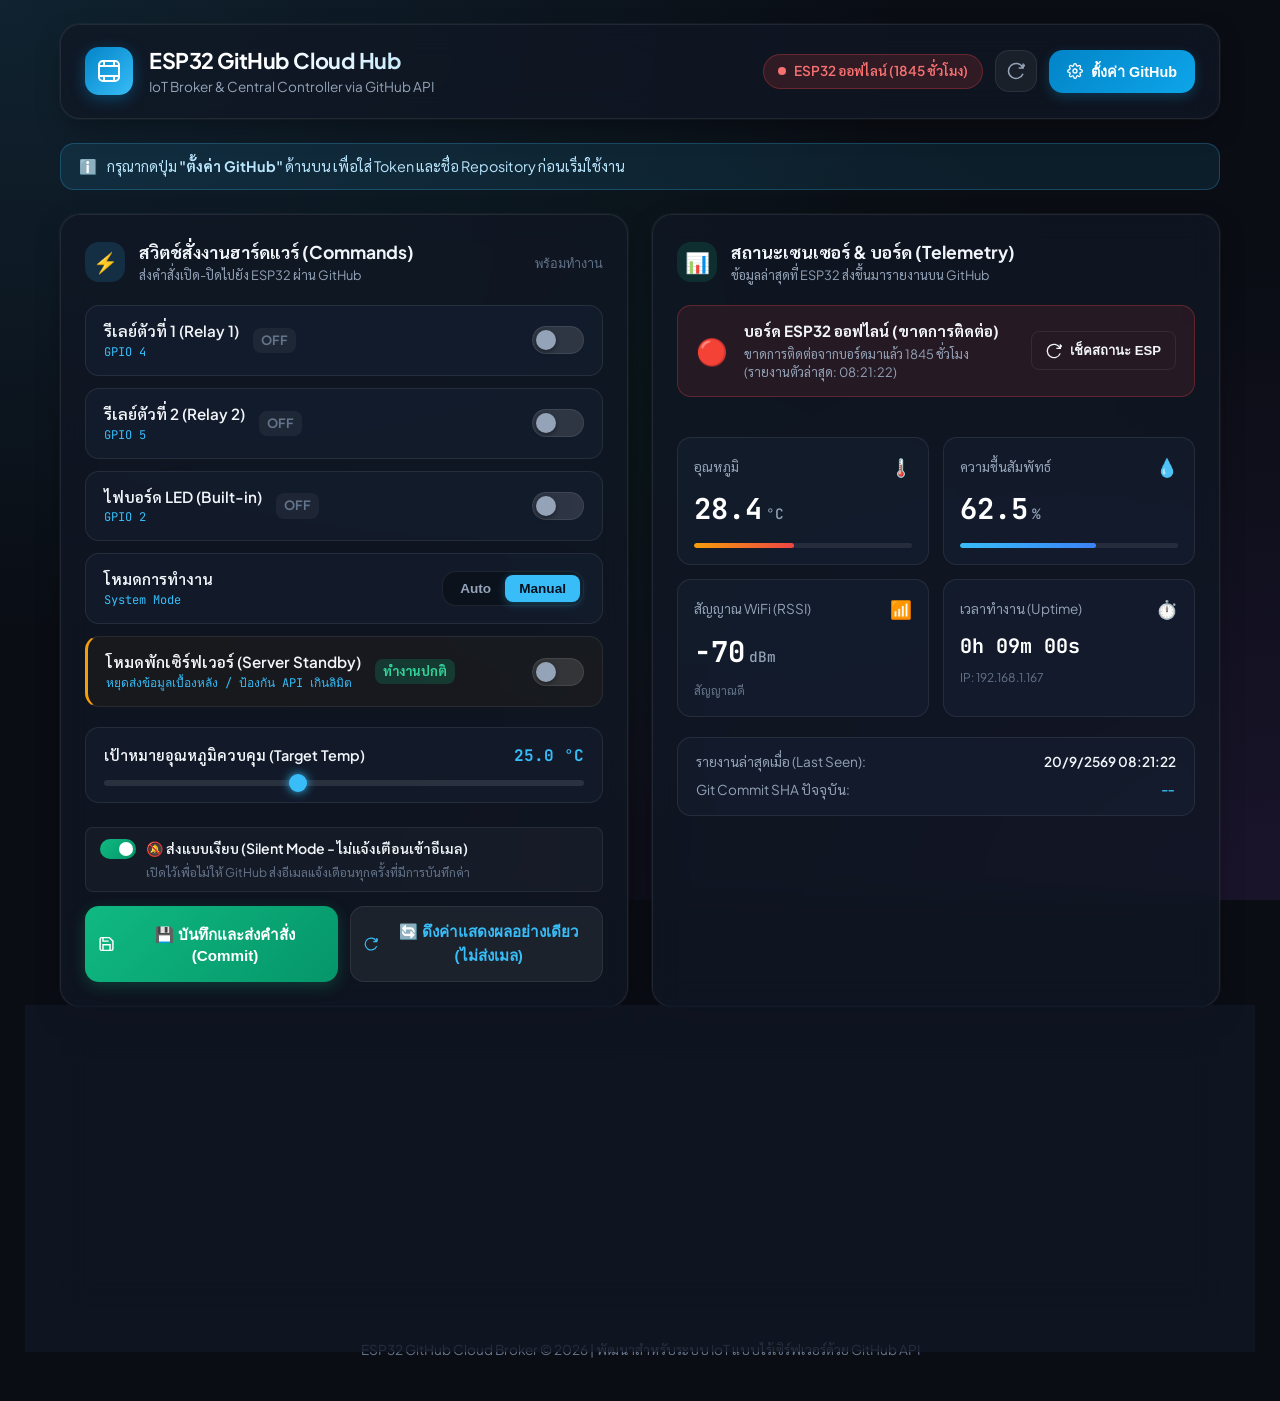
==== dashboard/index.html @ a9587c9d "Add Silent Mode to prevent email alerts, add Read-Only refresh, and improve WiFi stability" ====
<!DOCTYPE html>
<html lang="th">

<head>
  <meta charset="UTF-8">
  <meta name="viewport" content="width=device-width, initial-scale=1.0">
  <title>ESP32 GitHub Cloud Hub - แผงควบคุม IoT</title>
  <link rel="preconnect" href="https://fonts.googleapis.com">
  <link rel="preconnect" href="https://fonts.gstatic.com" crossorigin>
  <link
    href="https://fonts.googleapis.com/css2?family=Plus+Jakarta+Sans:wght@400;500;600;700&family=Sarabun:wght@300;400;500;600;700&family=JetBrains+Mono:wght@400;500;600&display=swap"
    rel="stylesheet">
  <link rel="stylesheet" href="style.css">
</head>

<body>
  <div class="app-wrapper">
    <!-- Navbar / Header -->
    <header class="app-header">
      <div class="brand-section">
        <div class="brand-icon">
          <svg width="24" height="24" viewBox="0 0 24 24" fill="none" stroke="currentColor" stroke-width="2">
            <rect x="2" y="2" width="20" height="20" rx="4"></rect>
            <path d="M7 2v4M17 2v4M2 7h20M2 17h20M7 22v-4M17 22v-4"></path>
          </svg>
        </div>
        <div>
          <h1 class="brand-title">ESP32 GitHub Cloud Hub</h1>
          <p class="brand-subtitle">IoT Broker & Central Controller via GitHub API</p>
        </div>
      </div>

      <div class="header-actions">
        <div id="device-status-badge" class="status-badge offline">
          <span class="status-dot"></span>
          <span id="device-status-text">บอร์ดออฟไลน์</span>
        </div>
        <button id="btn-refresh" class="btn-icon" title="รีเฟรชข้อมูลตอนนี้">
          <svg width="18" height="18" viewBox="0 0 24 24" fill="none" stroke="currentColor" stroke-width="2">
            <path d="M21.5 2v6h-6M21.34 15.57a10 10 0 1 1-.57-8.38l5.67-5.67"></path>
          </svg>
        </button>
        <button id="btn-open-settings" class="btn-primary" title="ตั้งค่า GitHub API">
          <svg width="16" height="16" viewBox="0 0 24 24" fill="none" stroke="currentColor" stroke-width="2">
            <circle cx="12" cy="12" r="3"></circle>
            <path
              d="M19.4 15a1.65 1.65 0 0 0 .33 1.82l.06.06a2 2 0 0 1 0 2.83 2 2 0 0 1-2.83 0l-.06-.06a1.65 1.65 0 0 0-1.82-.33 1.65 1.65 0 0 0-1 1.51V21a2 2 0 0 1-2 2 2 2 0 0 1-2-2v-.09A1.65 1.65 0 0 0 9 19.4a1.65 1.65 0 0 0-1.82.33l-.06.06a2 2 0 0 1-2.83 0 2 2 0 0 1 0-2.83l.06-.06a1.65 1.65 0 0 0 .33-1.82 1.65 1.65 0 0 0-1.51-1H3a2 2 0 0 1-2-2 2 2 0 0 1 2-2h.09A1.65 1.65 0 0 0 4.6 9a1.65 1.65 0 0 0-.33-1.82l-.06-.06a2 2 0 0 1 0-2.83 2 2 0 0 1 2.83 0l.06.06a1.65 1.65 0 0 0 1.82.33H9a1.65 1.65 0 0 0 1-1.51V3a2 2 0 0 1 2-2 2 2 0 0 1 2 2v.09a1.65 1.65 0 0 0 1 1.51 1.65 1.65 0 0 0 1.82-.33l.06-.06a2 2 0 0 1 2.83 0 2 2 0 0 1 0 2.83l-.06.06a1.65 1.65 0 0 0-.33 1.82V9a1.65 1.65 0 0 0 1.51 1H21a2 2 0 0 1 2 2 2 2 0 0 1-2 2h-.09a1.65 1.65 0 0 0-1.51 1z">
            </path>
          </svg>
          <span>ตั้งค่า GitHub</span>
        </button>
      </div>
    </header>

    <!-- Info Banner -->
    <div id="notice-bar" class="notice-bar">
      <div class="notice-content">
        <span class="notice-icon">ℹ️</span>
        <span id="notice-text">กรุณากดปุ่ม <b>"ตั้งค่า GitHub"</b> ด้านบน เพื่อใส่ Token และชื่อ Repository
          ก่อนเริ่มใช้งาน</span>
      </div>
    </div>

    <!-- Main Content Grid -->
    <main class="dashboard-grid">
      <!-- Section 1: Hardware Controls -->
      <section class="card control-section">
        <div class="card-header">
          <div class="card-header-left">
            <div class="card-icon blue">⚡</div>
            <div>
              <h2 class="card-title">สวิตช์สั่งงานฮาร์ดแวร์ (Commands)</h2>
              <p class="card-subtitle">ส่งคำสั่งเปิด-ปิดไปยัง ESP32 ผ่าน GitHub</p>
            </div>
          </div>
          <div class="card-header-right">
            <span id="sync-indicator" class="sync-indicator">พร้อมทำงาน</span>
          </div>
        </div>

        <div class="controls-grid">
          <!-- Control Item: Relay 1 -->
          <div class="control-item">
            <div class="control-info">
              <div class="control-label">
                <span class="control-name">รีเลย์ตัวที่ 1 (Relay 1)</span>
                <span class="control-pin">GPIO 4</span>
              </div>
              <span id="relay1-state-label" class="state-text">OFF</span>
            </div>
            <label class="toggle-switch">
              <input type="checkbox" id="cmd-relay1">
              <span class="slider"></span>
            </label>
          </div>

          <!-- Control Item: Relay 2 -->
          <div class="control-item">
            <div class="control-info">
              <div class="control-label">
                <span class="control-name">รีเลย์ตัวที่ 2 (Relay 2)</span>
                <span class="control-pin">GPIO 5</span>
              </div>
              <span id="relay2-state-label" class="state-text">OFF</span>
            </div>
            <label class="toggle-switch">
              <input type="checkbox" id="cmd-relay2">
              <span class="slider"></span>
            </label>
          </div>

          <!-- Control Item: LED -->
          <div class="control-item">
            <div class="control-info">
              <div class="control-label">
                <span class="control-name">ไฟบอร์ด LED (Built-in)</span>
                <span class="control-pin">GPIO 2</span>
              </div>
              <span id="led-state-label" class="state-text">OFF</span>
            </div>
            <label class="toggle-switch">
              <input type="checkbox" id="cmd-led">
              <span class="slider"></span>
            </label>
          </div>

          <!-- Control Item: Mode Selector -->
          <div class="control-item mode-item">
            <div class="control-info">
              <div class="control-label">
                <span class="control-name">โหมดการทำงาน</span>
                <span class="control-pin">System Mode</span>
              </div>
            </div>
            <div class="segmented-control">
              <button class="seg-btn active" data-mode="auto" id="btn-mode-auto">Auto</button>
              <button class="seg-btn" data-mode="manual" id="btn-mode-manual">Manual</button>
            </div>
          </div>

          <!-- Control Item: Server Standby / Sleep Switch -->
          <div class="control-item server-standby-item">
            <div class="control-info">
              <div class="control-label">
                <span class="control-name">โหมดพักเซิร์ฟเวอร์ (Server Standby)</span>
                <span class="control-pin">หยุดส่งข้อมูลเบื้องหลัง / ป้องกัน API เกินลิมิต</span>
              </div>
              <span id="standby-state-label" class="state-text">ทำงานปกติ</span>
            </div>
            <label class="toggle-switch">
              <input type="checkbox" id="cmd-server-standby" title="เปิดเพื่อพักการทำงานเซิร์ฟเวอร์">
              <span class="slider"></span>
            </label>
          </div>
        </div>

        <!-- Target Temp Slider -->
        <div class="slider-control-box">
          <div class="slider-header">
            <span class="slider-title">เป้าหมายอุณหภูมิควบคุม (Target Temp)</span>
            <span class="slider-val" id="target-temp-val">25.0 °C</span>
          </div>
          <input type="range" id="cmd-target-temp" min="15" max="40" step="0.5" value="25.0">
        </div>

        <div class="card-footer-action">
          <!-- Notification / Email Mode Selector -->
          <div class="notification-mode-row">
            <label class="notification-toggle">
              <input type="checkbox" id="chk-silent-mode" checked>
              <span class="noti-switch-slider"></span>
              <span class="noti-text" id="silent-mode-label">🔕 ส่งแบบเงียบ (Silent Mode - ไม่แจ้งเตือนเข้าอีเมล)</span>
            </label>
            <span class="noti-hint">เปิดไว้เพื่อไม่ให้ GitHub ส่งอีเมลแจ้งเตือนทุกครั้งที่มีการบันทึกค่า</span>
          </div>

          <div class="action-buttons-group">
            <button id="btn-commit-commands" class="btn-action btn-primary-action" title="บันทึกคำสั่งและส่งไปยังบอร์ด ESP32">
              <svg width="18" height="18" viewBox="0 0 24 24" fill="none" stroke="currentColor" stroke-width="2">
                <path d="M19 21H5a2 2 0 0 1-2-2V5a2 2 0 0 1 2-2h11l5 5v11a2 2 0 0 1-2 2z"></path>
                <polyline points="17 21 17 13 7 13 7 21"></polyline>
                <polyline points="7 3 7 8 15 8"></polyline>
              </svg>
              <span>💾 บันทึกและส่งคำสั่ง (Commit)</span>
            </button>

            <button id="btn-read-only-refresh" class="btn-action btn-secondary-action" title="ดึงข้อมูลล่าสุดจากเซิร์ฟเวอร์มาแสดงผลอย่างเดียว ไม่มีการบันทึก ไม่สร้าง Commit และไม่มีอีเมลแจ้งเตือน">
              <svg width="18" height="18" viewBox="0 0 24 24" fill="none" stroke="currentColor" stroke-width="2">
                <path d="M21.5 2v6h-6M21.34 15.57a10 10 0 1 1-.57-8.38l5.67-5.67"></path>
              </svg>
              <span>🔄 ดึงค่าแสดงผลอย่างเดียว (ไม่ส่งเมล)</span>
            </button>
          </div>
        </div>
      </section>

      <!-- Section 2: Sensor & Telemetry -->
      <section class="card telemetry-section">
        <div class="card-header">
          <div class="card-header-left">
            <div class="card-icon green">📊</div>
            <div>
              <h2 class="card-title">สถานะเซนเซอร์ & บอร์ด (Telemetry)</h2>
              <p class="card-subtitle">ข้อมูลล่าสุดที่ ESP32 ส่งขึ้นมารายงานบน GitHub</p>
            </div>
          </div>
        </div>

        <!-- ESP32 Online Verification Banner -->
        <div id="esp-status-banner" class="esp-status-banner waiting">
          <div class="esp-status-icon" id="esp-status-icon">⏳</div>
          <div class="esp-status-info">
            <div class="esp-status-title" id="esp-status-title">กำลังตรวจสอบสถานะออนไลน์ของ ESP32...</div>
            <div class="esp-status-sub" id="esp-status-desc">ระบบจะแสดงค่าเมื่อบอร์ด ESP32
              ออนไลน์และส่งข้อมูลจริงขึ้นมาเท่านั้น เพื่อป้องกันการแสดงค่าสุ่ม/มั่ว</div>
          </div>
          <button id="btn-verify-esp" class="btn-verify-esp" title="ตรวจสอบสถานะการออนไลน์เดี๋ยวนี้">
            <svg width="16" height="16" viewBox="0 0 24 24" fill="none" stroke="currentColor" stroke-width="2">
              <path d="M21.5 2v6h-6M21.34 15.57a10 10 0 1 1-.57-8.38l5.67-5.67"></path>
            </svg>
            <span>เช็คสถานะ ESP</span>
          </button>
        </div>

        <div class="metrics-grid">
          <!-- Temp Card -->
          <div class="metric-card">
            <div class="metric-top">
              <span class="metric-title">อุณหภูมิ</span>
              <span class="metric-icon">🌡️</span>
            </div>
            <div class="metric-val">
              <span id="tele-temp">--.-</span>
              <span class="metric-unit">°C</span>
            </div>
            <div class="metric-bar-wrapper">
              <div id="temp-bar" class="metric-bar" style="width: 0%;"></div>
            </div>
          </div>

          <!-- Humidity Card -->
          <div class="metric-card">
            <div class="metric-top">
              <span class="metric-title">ความชื้นสัมพัทธ์</span>
              <span class="metric-icon">💧</span>
            </div>
            <div class="metric-val">
              <span id="tele-humidity">--.-</span>
              <span class="metric-unit">%</span>
            </div>
            <div class="metric-bar-wrapper">
              <div id="hum-bar" class="metric-bar humidity" style="width: 0%;"></div>
            </div>
          </div>

          <!-- WiFi RSSI Card -->
          <div class="metric-card">
            <div class="metric-top">
              <span class="metric-title">สัญญาณ WiFi (RSSI)</span>
              <span class="metric-icon">📶</span>
            </div>
            <div class="metric-val">
              <span id="tele-rssi">--</span>
              <span class="metric-unit">dBm</span>
            </div>
            <div class="metric-desc" id="tele-rssi-quality">กำลังรอสัญญาณ...</div>
          </div>

          <!-- Uptime Card -->
          <div class="metric-card">
            <div class="metric-top">
              <span class="metric-title">เวลาทำงาน (Uptime)</span>
              <span class="metric-icon">⏱️</span>
            </div>
            <div class="metric-val small" id="tele-uptime">--</div>
            <div class="metric-desc" id="tele-ip">IP: --</div>
          </div>
        </div>

        <!-- Meta info box -->
        <div class="telemetry-meta">
          <div class="meta-row">
            <span class="meta-key">รายงานล่าสุดเมื่อ (Last Seen):</span>
            <span class="meta-val" id="tele-last-seen">ยังไม่มีข้อมูล</span>
          </div>
          <div class="meta-row">
            <span class="meta-key">Git Commit SHA ปัจจุบัน:</span>
            <span class="meta-val mono" id="tele-sha">--</span>
          </div>
        </div>
      </section>

      <!-- Section 3: Log / Activity Console -->
      <section class="card log-section full-width">
        <div class="card-header">
          <div class="card-header-left">
            <div class="card-icon purple">📜</div>
            <div>
              <h2 class="card-title">บันทึกเหตุการณ์การเชื่อมต่อ (Activity Log)</h2>
              <p class="card-subtitle">ประวัติการดึงและอัปเดตข้อมูลกับ GitHub REST API</p>
            </div>
          </div>
          <div class="card-header-right">
            <button id="btn-clear-log" class="btn-text">ล้างบันทึก</button>
          </div>
        </div>
        <div class="log-console" id="log-console">
          <div class="log-entry system">[ระบบเริ่มต้น] กรุณาตั้งค่าเชื่อมต่อ Repository ของคุณ</div>
        </div>
      </section>
    </main>

    <!-- Footer -->
    <footer class="app-footer">
      <p>ESP32 GitHub Cloud Broker &copy; 2026 | พัฒนาสำหรับระบบ IoT แบบไร้เซิร์ฟเวอร์ด้วย GitHub API</p>
    </footer>
  </div>

  <!-- Settings Modal -->
  <div id="settings-modal" class="modal-backdrop">
    <div class="modal-card">
      <div class="modal-header">
        <div class="modal-title-group">
          <svg width="22" height="22" viewBox="0 0 24 24" fill="none" stroke="currentColor" stroke-width="2">
            <path d="M12 20h9M16.5 3.5a2.121 2.121 0 0 1 3 3L7 19l-4 1 1-4L16.5 3.5z"></path>
          </svg>
          <h3>ตั้งค่าการเชื่อมต่อ GitHub</h3>
        </div>
        <button id="btn-close-modal" class="btn-close">&times;</button>
      </div>

      <div class="modal-body">
        <div class="form-group">
          <label for="cfg-owner">ชื่อผู้ใช้ GitHub (Repository Owner / Username) <span class="req">*</span></label>
          <input type="text" id="cfg-owner" placeholder="เช่น your-username" autocomplete="off">
          <small class="form-help">ชื่อบัญชี GitHub เจ้าของ Repository</small>
        </div>

        <div class="form-group">
          <label for="cfg-repo">ชื่อ Repository <span class="req">*</span></label>
          <input type="text" id="cfg-repo" placeholder="เช่น Server-ESP32" autocomplete="off">
        </div>

        <div class="form-group">
          <label for="cfg-branch">ชื่อ Branch</label>
          <input type="text" id="cfg-branch" placeholder="main" value="main">
        </div>

        <div class="form-group">
          <label for="cfg-path">ตำแหน่งไฟล์ State</label>
          <input type="text" id="cfg-path" placeholder="data/state.json" value="data/state.json">
        </div>

        <div class="form-group">
          <label for="cfg-token">GitHub Personal Access Token (PAT) <span class="req">*</span></label>
          <div class="input-with-action">
            <input type="password" id="cfg-token" placeholder="ghp_... หรือ github_pat_..." autocomplete="off">
            <button type="button" id="btn-toggle-token" class="btn-input-icon" title="แสดง/ซ่อน">👁️</button>
          </div>
          <small class="form-help">
            ใช้ Token ที่มีสิทธิ์อ่าน/เขียน (เช่น Scope <code>repo</code> หรือ Fine-grained token สิทธิ์
            <code>Contents: Read and write</code>)
            <br><b>ความปลอดภัย:</b> Token จะถูกจัดเก็บเฉพาะใน <code>localStorage</code> บนบราวเซอร์ของคุณเท่านั้น
          </small>
        </div>

        <div class="form-group">
          <label for="cfg-interval">ความถี่ในการดึงข้อมูลอัตโนมัติ (Polling Interval)</label>
          <select id="cfg-interval">
            <option value="5000">ทุกๆ 5 วินาที</option>
            <option value="10000" selected>ทุกๆ 10 วินาที (แนะนำ)</option>
            <option value="20000">ทุกๆ 20 วินาที</option>
            <option value="60000">ทุกๆ 1 นาที</option>
            <option value="0">ปิดการดึงอัตโนมัติ (ดึงเฉพาะกดปุ่ม)</option>
          </select>
        </div>
      </div>

      <div class="modal-footer">
        <button id="btn-test-connection" class="btn-secondary">
          <span>ทดสอบการเชื่อมต่อ</span>
        </button>
        <button id="btn-save-settings" class="btn-primary">
          <span>บันทึกการตั้งค่า</span>
        </button>
      </div>
    </div>
  </div>

  <script src="app.js"></script>
</body>

</html>
---- dashboard/style.css ----
/* ==========================================================================
   ESP32 GitHub Cloud Hub - Styling System
   Design: Modern Dark Glassmorphism + IoT Precision UI
   ========================================================================== */

:root {
  --bg-base: #0a0d14;
  --bg-surface: #111724;
  --bg-surface-glass: rgba(17, 23, 36, 0.75);
  --bg-card: rgba(23, 32, 51, 0.6);
  --bg-card-hover: rgba(30, 41, 67, 0.8);
  --bg-input: #0e1420;

  --border-subtle: rgba(255, 255, 255, 0.08);
  --border-glow: rgba(56, 189, 248, 0.3);

  --text-primary: #f1f5f9;
  --text-secondary: #94a3b8;
  --text-muted: #64748b;

  --primary: #38bdf8;
  --primary-hover: #0ea5e9;
  --primary-glow: rgba(56, 189, 248, 0.35);

  --accent-blue: #3b82f6;
  --accent-green: #10b981;
  --accent-emerald-glow: rgba(16, 185, 129, 0.3);
  --accent-amber: #f59e0b;
  --accent-purple: #a855f7;
  --accent-red: #ef4444;

  --radius-sm: 8px;
  --radius-md: 14px;
  --radius-lg: 20px;
  --radius-full: 9999px;

  --shadow-card: 0 10px 30px -10px rgba(0, 0, 0, 0.5), 0 0 1px 1px rgba(255, 255, 255, 0.05);
  --shadow-glow: 0 0 25px -5px var(--primary-glow);
  --transition-fast: 0.2s cubic-bezier(0.4, 0, 0.2, 1);
  --transition-smooth: 0.3s cubic-bezier(0.4, 0, 0.2, 1);
}

* {
  box-sizing: border-box;
  margin: 0;
  padding: 0;
}

body {
  font-family: 'Plus Jakarta Sans', 'Sarabun', -apple-system, BlinkMacSystemFont, sans-serif;
  background-color: var(--bg-base);
  background-image:
    radial-gradient(at 0% 0%, rgba(56, 189, 248, 0.12) 0px, transparent 50%),
    radial-gradient(at 100% 100%, rgba(168, 85, 247, 0.1) 0px, transparent 50%),
    radial-gradient(at 50% 50%, rgba(16, 185, 129, 0.05) 0px, transparent 60%);
  background-attachment: fixed;
  color: var(--text-primary);
  min-height: 100vh;
  line-height: 1.5;
  -webkit-font-smoothing: antialiased;
}

/* ==========================================================================
   Layout
   ========================================================================== */
.app-wrapper {
  max-width: 1200px;
  margin: 0 auto;
  padding: 24px 20px 40px;
  display: flex;
  flex-direction: column;
  gap: 24px;
}

/* Header */
.app-header {
  display: flex;
  justify-content: space-between;
  align-items: center;
  flex-wrap: wrap;
  gap: 16px;
  padding: 20px 24px;
  background: var(--bg-surface-glass);
  backdrop-filter: blur(16px);
  -webkit-backdrop-filter: blur(16px);
  border: 1px solid var(--border-subtle);
  border-radius: var(--radius-lg);
  box-shadow: var(--shadow-card);
}

.brand-section {
  display: flex;
  align-items: center;
  gap: 16px;
}

.brand-icon {
  width: 48px;
  height: 48px;
  border-radius: var(--radius-md);
  background: linear-gradient(135deg, #0284c7, #38bdf8);
  display: flex;
  align-items: center;
  justify-content: center;
  color: #fff;
  box-shadow: 0 4px 15px rgba(2, 132, 199, 0.4);
}

.brand-title {
  font-size: 1.35rem;
  font-weight: 700;
  letter-spacing: -0.02em;
  background: linear-gradient(120deg, #ffffff 40%, #bae6fd 100%);
  -webkit-background-clip: text;
  background-clip: text;
  -webkit-text-fill-color: transparent;
}

.brand-subtitle {
  font-size: 0.85rem;
  color: var(--text-secondary);
}

.header-actions {
  display: flex;
  align-items: center;
  gap: 12px;
}

/* Status Badge */
.status-badge {
  display: inline-flex;
  align-items: center;
  gap: 8px;
  padding: 6px 14px;
  border-radius: var(--radius-full);
  font-size: 0.85rem;
  font-weight: 600;
  border: 1px solid transparent;
  transition: var(--transition-fast);
}

.status-badge.online {
  background: rgba(16, 185, 129, 0.15);
  color: #34d399;
  border-color: rgba(16, 185, 129, 0.3);
}

.status-badge.offline {
  background: rgba(239, 68, 68, 0.15);
  color: #f87171;
  border-color: rgba(239, 68, 68, 0.3);
}

.status-badge.connecting {
  background: rgba(245, 158, 11, 0.15);
  color: #fbbf24;
  border-color: rgba(245, 158, 11, 0.3);
}

.status-dot {
  width: 8px;
  height: 8px;
  border-radius: 50%;
  background: currentColor;
}

.status-badge.online .status-dot {
  animation: pulse-glow 2s infinite;
}

@keyframes pulse-glow {
  0% {
    transform: scale(0.95);
    box-shadow: 0 0 0 0 rgba(16, 185, 129, 0.7);
  }

  70% {
    transform: scale(1.15);
    box-shadow: 0 0 0 8px rgba(16, 185, 129, 0);
  }

  100% {
    transform: scale(0.95);
    box-shadow: 0 0 0 0 rgba(16, 185, 129, 0);
  }
}

/* Buttons */
.btn-primary {
  display: inline-flex;
  align-items: center;
  gap: 8px;
  padding: 10px 18px;
  border-radius: var(--radius-md);
  background: linear-gradient(135deg, #0284c7, #0ea5e9);
  color: #fff;
  border: none;
  font-weight: 600;
  font-size: 0.9rem;
  cursor: pointer;
  transition: var(--transition-fast);
  box-shadow: 0 4px 12px rgba(14, 165, 233, 0.25);
}

.btn-primary:hover {
  background: linear-gradient(135deg, #0369a1, #0284c7);
  box-shadow: 0 6px 18px rgba(14, 165, 233, 0.4);
  transform: translateY(-1px);
}

.btn-secondary {
  display: inline-flex;
  align-items: center;
  gap: 8px;
  padding: 10px 18px;
  border-radius: var(--radius-md);
  background: rgba(255, 255, 255, 0.06);
  color: var(--text-primary);
  border: 1px solid var(--border-subtle);
  font-weight: 600;
  font-size: 0.9rem;
  cursor: pointer;
  transition: var(--transition-fast);
}

.btn-secondary:hover {
  background: rgba(255, 255, 255, 0.12);
}

.btn-icon {
  width: 42px;
  height: 42px;
  border-radius: var(--radius-md);
  background: rgba(255, 255, 255, 0.05);
  border: 1px solid var(--border-subtle);
  color: var(--text-secondary);
  display: flex;
  align-items: center;
  justify-content: center;
  cursor: pointer;
  transition: var(--transition-fast);
}

.btn-icon:hover {
  color: #fff;
  background: rgba(255, 255, 255, 0.1);
  border-color: rgba(255, 255, 255, 0.2);
}

.btn-icon.spinning svg {
  animation: spin 1s linear infinite;
}

@keyframes spin {
  from {
    transform: rotate(0deg);
  }

  to {
    transform: rotate(360deg);
  }
}

/* Notice Bar */
.notice-bar {
  background: rgba(56, 189, 248, 0.1);
  border: 1px solid rgba(56, 189, 248, 0.25);
  border-radius: var(--radius-md);
  padding: 12px 18px;
  color: #bae6fd;
  font-size: 0.9rem;
  display: flex;
  align-items: center;
  justify-content: space-between;
}

.notice-content {
  display: flex;
  align-items: center;
  gap: 10px;
}

/* ==========================================================================
   Dashboard Grid
   ========================================================================== */
.dashboard-grid {
  display: grid;
  grid-template-columns: repeat(2, 1fr);
  gap: 24px;
}

@media (max-width: 900px) {
  .dashboard-grid {
    grid-template-columns: 1fr;
  }
}

/* Card Base */
.card {
  background: var(--bg-surface-glass);
  backdrop-filter: blur(14px);
  -webkit-backdrop-filter: blur(14px);
  border: 1px solid var(--border-subtle);
  border-radius: var(--radius-lg);
  padding: 24px;
  box-shadow: var(--shadow-card);
  display: flex;
  flex-direction: column;
  gap: 20px;
  transition: var(--transition-smooth);
}

.card:hover {
  border-color: rgba(255, 255, 255, 0.15);
}

.card.full-width {
  grid-column: 1 / -1;
}

.card-header {
  display: flex;
  justify-content: space-between;
  align-items: center;
}

.card-header-left {
  display: flex;
  align-items: center;
  gap: 14px;
}

.card-icon {
  width: 40px;
  height: 40px;
  border-radius: var(--radius-md);
  display: flex;
  align-items: center;
  justify-content: center;
  font-size: 1.25rem;
}

.card-icon.blue {
  background: rgba(56, 189, 248, 0.15);
}

.card-icon.green {
  background: rgba(16, 185, 129, 0.15);
}

.card-icon.purple {
  background: rgba(168, 85, 247, 0.15);
}

.card-title {
  font-size: 1.1rem;
  font-weight: 700;
  color: var(--text-primary);
}

.card-subtitle {
  font-size: 0.8rem;
  color: var(--text-secondary);
}

.sync-indicator {
  font-size: 0.8rem;
  color: var(--text-muted);
  font-family: 'JetBrains Mono', monospace;
}

/* ==========================================================================
   Controls Section
   ========================================================================== */
.controls-grid {
  display: flex;
  flex-direction: column;
  gap: 12px;
}

.control-item {
  display: flex;
  justify-content: space-between;
  align-items: center;
  padding: 14px 18px;
  background: var(--bg-card);
  border: 1px solid var(--border-subtle);
  border-radius: var(--radius-md);
  transition: var(--transition-fast);
}

.control-item:hover {
  background: var(--bg-card-hover);
  border-color: rgba(255, 255, 255, 0.12);
}

.control-info {
  display: flex;
  align-items: center;
  gap: 14px;
}

.control-label {
  display: flex;
  flex-direction: column;
}

.control-name {
  font-size: 0.95rem;
  font-weight: 600;
  color: var(--text-primary);
}

.control-pin {
  font-size: 0.75rem;
  font-family: 'JetBrains Mono', monospace;
  color: var(--primary);
}

.state-text {
  font-size: 0.8rem;
  font-weight: 700;
  padding: 3px 8px;
  border-radius: var(--radius-sm);
  background: rgba(255, 255, 255, 0.05);
  color: var(--text-muted);
}

.state-text.active {
  background: rgba(16, 185, 129, 0.2);
  color: #34d399;
}

/* Toggle Switch */
.toggle-switch {
  position: relative;
  display: inline-block;
  width: 52px;
  height: 28px;
}

.toggle-switch input {
  opacity: 0;
  width: 0;
  height: 0;
}

.slider {
  position: absolute;
  cursor: pointer;
  top: 0;
  left: 0;
  right: 0;
  bottom: 0;
  background-color: rgba(255, 255, 255, 0.12);
  transition: 0.3s;
  border-radius: 28px;
  border: 1px solid rgba(255, 255, 255, 0.08);
}

.slider:before {
  position: absolute;
  content: "";
  height: 20px;
  width: 20px;
  left: 3px;
  bottom: 3px;
  background-color: #94a3b8;
  transition: 0.3s cubic-bezier(0.4, 0, 0.2, 1);
  border-radius: 50%;
  box-shadow: 0 2px 5px rgba(0, 0, 0, 0.4);
}

input:checked+.slider {
  background: linear-gradient(135deg, #0284c7, #38bdf8);
  border-color: #38bdf8;
  box-shadow: 0 0 15px rgba(56, 189, 248, 0.4);
}

input:checked+.slider:before {
  transform: translateX(24px);
  background-color: #ffffff;
}

/* Mode Segmented Control */
.segmented-control {
  display: flex;
  background: rgba(0, 0, 0, 0.3);
  border: 1px solid var(--border-subtle);
  border-radius: var(--radius-md);
  padding: 3px;
}

.seg-btn {
  padding: 6px 14px;
  border: none;
  background: transparent;
  color: var(--text-secondary);
  font-size: 0.85rem;
  font-weight: 600;
  border-radius: var(--radius-sm);
  cursor: pointer;
  transition: var(--transition-fast);
}

.seg-btn.active {
  background: var(--primary);
  color: #04101e;
  box-shadow: 0 2px 8px rgba(56, 189, 248, 0.3);
}

/* Slider Box */
.slider-control-box {
  background: var(--bg-card);
  border: 1px solid var(--border-subtle);
  border-radius: var(--radius-md);
  padding: 16px 18px;
  display: flex;
  flex-direction: column;
  gap: 12px;
}

.slider-header {
  display: flex;
  justify-content: space-between;
  align-items: center;
}

.slider-title {
  font-size: 0.9rem;
  font-weight: 600;
  color: var(--text-primary);
}

.slider-val {
  font-family: 'JetBrains Mono', monospace;
  font-size: 1rem;
  font-weight: 700;
  color: var(--primary);
}

input[type="range"] {
  -webkit-appearance: none;
  appearance: none;
  width: 100%;
  height: 6px;
  border-radius: 5px;
  background: rgba(255, 255, 255, 0.1);
  outline: none;
}

input[type="range"]::-webkit-slider-thumb {
  -webkit-appearance: none;
  appearance: none;
  width: 18px;
  height: 18px;
  border-radius: 50%;
  background: var(--primary);
  cursor: pointer;
  box-shadow: 0 0 10px var(--primary);
  transition: transform 0.1s;
}

input[type="range"]::-webkit-slider-thumb:hover {
  transform: scale(1.2);
}

/* Commit Action */
.card-footer-action {
  margin-top: 4px;
}

.btn-action {
  width: 100%;
  display: flex;
  align-items: center;
  justify-content: center;
  gap: 10px;
  padding: 13px;
  border-radius: var(--radius-md);
  background: linear-gradient(135deg, #10b981, #059669);
  color: #fff;
  border: none;
  font-size: 0.95rem;
  font-weight: 700;
  cursor: pointer;
  transition: var(--transition-fast);
  box-shadow: 0 4px 15px rgba(16, 185, 129, 0.25);
}

.btn-action:hover {
  background: linear-gradient(135deg, #059669, #047857);
  box-shadow: 0 6px 20px rgba(16, 185, 129, 0.4);
  transform: translateY(-1px);
}

/* ==========================================================================
   Telemetry Section
   ========================================================================== */
.metrics-grid {
  display: grid;
  grid-template-columns: repeat(2, 1fr);
  gap: 14px;
}

@media (max-width: 500px) {
  .metrics-grid {
    grid-template-columns: 1fr;
  }
}

.metric-card {
  background: var(--bg-card);
  border: 1px solid var(--border-subtle);
  border-radius: var(--radius-md);
  padding: 16px;
  display: flex;
  flex-direction: column;
  gap: 8px;
  transition: var(--transition-fast);
}

.metric-card:hover {
  background: var(--bg-card-hover);
  border-color: rgba(255, 255, 255, 0.12);
}

.metric-top {
  display: flex;
  justify-content: space-between;
  align-items: center;
}

.metric-title {
  font-size: 0.85rem;
  color: var(--text-secondary);
}

.metric-icon {
  font-size: 1.1rem;
}

.metric-val {
  font-family: 'JetBrains Mono', monospace;
  font-size: 1.8rem;
  font-weight: 700;
  color: #fff;
  display: flex;
  align-items: baseline;
  gap: 4px;
}

.metric-val.small {
  font-size: 1.25rem;
}

.metric-unit {
  font-size: 0.9rem;
  font-weight: 500;
  color: var(--text-secondary);
}

.metric-desc {
  font-size: 0.75rem;
  color: var(--text-muted);
}

.metric-bar-wrapper {
  width: 100%;
  height: 5px;
  background: rgba(255, 255, 255, 0.08);
  border-radius: 4px;
  overflow: hidden;
  margin-top: 4px;
}

.metric-bar {
  height: 100%;
  background: linear-gradient(90deg, #f59e0b, #ef4444);
  border-radius: 4px;
  transition: width 0.5s ease;
}

.metric-bar.humidity {
  background: linear-gradient(90deg, #38bdf8, #3b82f6);
}

.telemetry-meta {
  background: var(--bg-card);
  border: 1px solid var(--border-subtle);
  border-radius: var(--radius-md);
  padding: 14px 18px;
  display: flex;
  flex-direction: column;
  gap: 8px;
  font-size: 0.85rem;
}

.meta-row {
  display: flex;
  justify-content: space-between;
  align-items: center;
}

.meta-key {
  color: var(--text-secondary);
}

.meta-val {
  color: var(--text-primary);
  font-weight: 600;
}

.meta-val.mono {
  font-family: 'JetBrains Mono', monospace;
  font-size: 0.8rem;
  color: var(--primary);
}

/* ==========================================================================
   Activity Log
   ========================================================================== */
.btn-text {
  background: none;
  border: none;
  color: var(--text-muted);
  font-size: 0.8rem;
  cursor: pointer;
  transition: color 0.2s;
}

.btn-text:hover {
  color: var(--text-secondary);
}

.log-console {
  background: #080b11;
  border: 1px solid var(--border-subtle);
  border-radius: var(--radius-md);
  padding: 14px;
  font-family: 'JetBrains Mono', monospace;
  font-size: 0.8rem;
  height: 160px;
  overflow-y: auto;
  display: flex;
  flex-direction: column;
  gap: 6px;
}

.log-console::-webkit-scrollbar {
  width: 6px;
}

.log-console::-webkit-scrollbar-thumb {
  background: rgba(255, 255, 255, 0.1);
  border-radius: 3px;
}

.log-entry {
  line-height: 1.4;
  color: var(--text-secondary);
}

.log-entry.system {
  color: #60a5fa;
}

.log-entry.success {
  color: #34d399;
}

.log-entry.error {
  color: #f87171;
}

.log-entry.warn {
  color: #fbbf24;
}

/* ==========================================================================
   Footer
   ========================================================================== */
.app-footer {
  text-align: center;
  color: var(--text-muted);
  font-size: 0.85rem;
  padding-top: 10px;
}

/* ==========================================================================
   Modal Dialog
   ========================================================================== */
.modal-backdrop {
  position: fixed;
  top: 0;
  left: 0;
  width: 100vw;
  height: 100vh;
  background: rgba(0, 0, 0, 0.7);
  backdrop-filter: blur(8px);
  -webkit-backdrop-filter: blur(8px);
  display: none;
  align-items: center;
  justify-content: center;
  z-index: 1000;
  padding: 20px;
}

.modal-backdrop.active {
  display: flex;
}

.modal-card {
  background: var(--bg-surface);
  border: 1px solid var(--border-subtle);
  border-radius: var(--radius-lg);
  max-width: 540px;
  width: 100%;
  box-shadow: 0 20px 50px rgba(0, 0, 0, 0.7);
  overflow: hidden;
  display: flex;
  flex-direction: column;
  animation: modal-enter 0.25s ease-out;
}

@keyframes modal-enter {
  from {
    opacity: 0;
    transform: scale(0.95);
  }

  to {
    opacity: 1;
    transform: scale(1);
  }
}

.modal-header {
  display: flex;
  justify-content: space-between;
  align-items: center;
  padding: 20px 24px;
  border-bottom: 1px solid var(--border-subtle);
}

.modal-title-group {
  display: flex;
  align-items: center;
  gap: 10px;
  color: var(--text-primary);
}

.btn-close {
  background: none;
  border: none;
  font-size: 1.5rem;
  color: var(--text-muted);
  cursor: pointer;
  transition: color 0.2s;
}

.btn-close:hover {
  color: #fff;
}

.modal-body {
  padding: 24px;
  display: flex;
  flex-direction: column;
  gap: 16px;
  max-height: 70vh;
  overflow-y: auto;
}

.form-group {
  display: flex;
  flex-direction: column;
  gap: 6px;
}

.form-group label {
  font-size: 0.85rem;
  font-weight: 600;
  color: var(--text-secondary);
}

.req {
  color: var(--accent-red);
}

.form-group input,
.form-group select {
  background: var(--bg-input);
  border: 1px solid var(--border-subtle);
  border-radius: var(--radius-sm);
  padding: 10px 14px;
  color: var(--text-primary);
  font-family: inherit;
  font-size: 0.9rem;
  transition: border-color 0.2s;
}

.form-group input:focus,
.form-group select:focus {
  outline: none;
  border-color: var(--primary);
  box-shadow: 0 0 0 3px rgba(56, 189, 248, 0.15);
}

.input-with-action {
  position: relative;
  display: flex;
  align-items: center;
}

.input-with-action input {
  width: 100%;
  padding-right: 42px;
}

.btn-input-icon {
  position: absolute;
  right: 8px;
  background: none;
  border: none;
  font-size: 1rem;
  cursor: pointer;
  padding: 4px;
  opacity: 0.7;
}

.btn-input-icon:hover {
  opacity: 1;
}

.form-help {
  font-size: 0.75rem;
  color: var(--text-muted);
  line-height: 1.4;
}

.form-help code {
  background: rgba(255, 255, 255, 0.08);
  padding: 2px 6px;
  border-radius: 4px;
  color: var(--primary);
  font-family: 'JetBrains Mono', monospace;
}

.modal-footer {
  display: flex;
  justify-content: flex-end;
  gap: 12px;
  padding: 16px 24px;
  border-top: 1px solid var(--border-subtle);
  background: rgba(0, 0, 0, 0.2);
}

/* ==========================================================================
   ESP32 Real-Time Online Verification Banner
   ========================================================================== */
.esp-status-banner {
  display: flex;
  align-items: center;
  gap: 16px;
  padding: 14px 18px;
  border-radius: var(--radius-md);
  margin-bottom: 20px;
  border: 1px solid transparent;
  transition: var(--transition-normal);
}

.esp-status-banner.online {
  background: rgba(16, 185, 129, 0.1);
  border-color: rgba(16, 185, 129, 0.3);
}

.esp-status-banner.offline {
  background: rgba(239, 68, 68, 0.1);
  border-color: rgba(239, 68, 68, 0.3);
}

.esp-status-banner.waiting {
  background: rgba(245, 158, 11, 0.1);
  border-color: rgba(245, 158, 11, 0.3);
}

.esp-status-icon {
  font-size: 1.6rem;
  line-height: 1;
  flex-shrink: 0;
}

.esp-status-info {
  flex: 1;
}

.esp-status-title {
  font-size: 0.95rem;
  font-weight: 700;
  color: var(--text-primary);
  margin-bottom: 3px;
}

.esp-status-sub {
  font-size: 0.8rem;
  color: var(--text-secondary);
  line-height: 1.4;
}

.btn-verify-esp {
  display: inline-flex;
  align-items: center;
  gap: 8px;
  padding: 8px 14px;
  background: var(--bg-surface-elevated);
  border: 1px solid var(--border-subtle);
  border-radius: var(--radius-sm);
  color: var(--text-primary);
  font-size: 0.82rem;
  font-weight: 600;
  cursor: pointer;
  white-space: nowrap;
  transition: var(--transition-fast);
}

.btn-verify-esp:hover {
  background: var(--primary);
  color: #fff;
  border-color: var(--primary);
}

.btn-verify-esp svg.spinning {
  animation: spin 1s linear infinite;
}

/* Server Standby Switch */
.server-standby-item {
  border-left: 3px solid #f59e0b;
  background: rgba(245, 158, 11, 0.04);
}

.server-standby-item:hover {
  background: rgba(245, 158, 11, 0.08);
}

.server-standby-item input:checked + .slider {
  background: linear-gradient(135deg, #f59e0b, #d97706);
}

.state-text.standby {
  background: rgba(245, 158, 11, 0.2);
  color: #fbbf24;
}

/* =============================================================================
   Notification Control & Action Buttons
   ============================================================================= */
.card-footer-action {
  display: flex;
  flex-direction: column;
  gap: 14px;
}

.notification-mode-row {
  display: flex;
  flex-direction: column;
  gap: 6px;
  padding: 10px 14px;
  background: rgba(255, 255, 255, 0.03);
  border: 1px solid var(--border-subtle);
  border-radius: var(--radius-sm);
}

.notification-toggle {
  display: inline-flex;
  align-items: center;
  gap: 10px;
  cursor: pointer;
  font-size: 0.88rem;
  color: var(--text-primary);
  font-weight: 600;
  user-select: none;
}

.notification-toggle input {
  position: absolute;
  opacity: 0;
  width: 0;
  height: 0;
}

.noti-switch-slider {
  position: relative;
  display: inline-block;
  width: 36px;
  height: 20px;
  background-color: rgba(255, 255, 255, 0.2);
  border-radius: 20px;
  transition: var(--transition-fast);
  flex-shrink: 0;
}

.noti-switch-slider::before {
  position: absolute;
  content: "";
  height: 14px;
  width: 14px;
  left: 3px;
  bottom: 3px;
  background-color: white;
  border-radius: 50%;
  transition: var(--transition-fast);
}

.notification-toggle input:checked + .noti-switch-slider {
  background: linear-gradient(135deg, #10b981, #059669);
}

.notification-toggle input:checked + .noti-switch-slider::before {
  transform: translateX(16px);
}

.noti-hint {
  font-size: 0.76rem;
  color: var(--text-muted);
  padding-left: 46px;
  line-height: 1.3;
}

.action-buttons-group {
  display: grid;
  grid-template-columns: 1fr 1fr;
  gap: 12px;
}

@media (max-width: 640px) {
  .action-buttons-group {
    grid-template-columns: 1fr;
  }
}

.btn-secondary-action {
  background: rgba(255, 255, 255, 0.06);
  border: 1px solid var(--border-subtle);
  color: #38bdf8;
  box-shadow: none;
}

.btn-secondary-action:hover {
  background: rgba(14, 165, 233, 0.15);
  border-color: rgba(14, 165, 233, 0.4);
  color: #fff;
  transform: translateY(-1px);
}
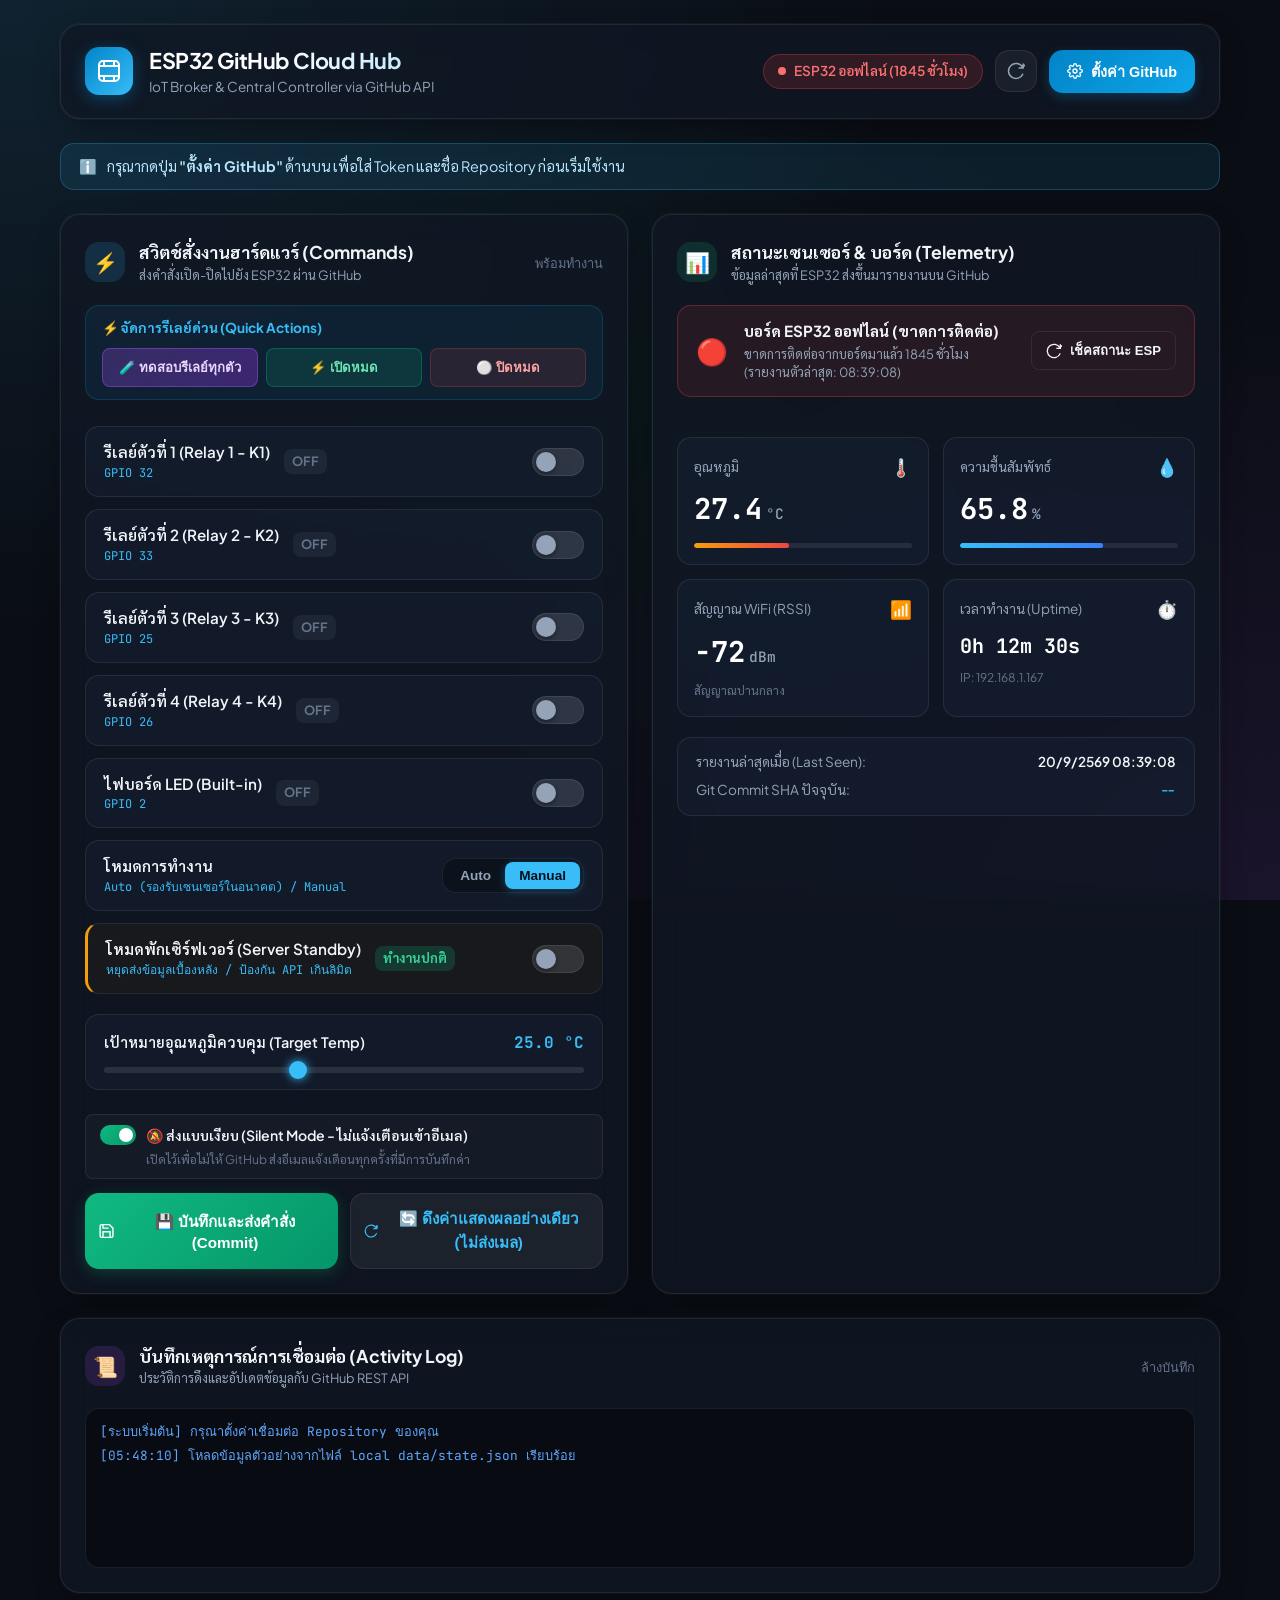
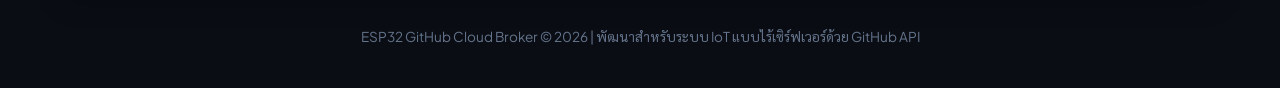
==== commit 85367a9f: "Support ESP32-Relay-X4 (4-channel GPIO 32,33,25,26) and disable auto-email notifications" ====
--- a/dashboard/index.html
+++ b/dashboard/index.html
@@ -78,13 +78,31 @@
           </div>
         </div>
 
+        <!-- Quick Actions & Relay Testing Bar -->
+        <div class="quick-relay-bar">
+          <div class="quick-relay-title">
+            <span>⚡ จัดการรีเลย์ด่วน (Quick Actions)</span>
+          </div>
+          <div class="quick-buttons-row">
+            <button id="btn-test-all-relays" class="btn-quick test" title="ทดสอบวงจรรีเลย์ 4 ช่องตามสเต็ป (วนทีละตัว และเปิดพร้อมกัน)">
+              <span>🧪 ทดสอบรีเลย์ทุกตัว</span>
+            </button>
+            <button id="btn-turn-all-on" class="btn-quick on" title="สั่งเปิดรีเลย์ทั้ง 4 ช่องพร้อมกัน">
+              <span>⚡ เปิดหมด</span>
+            </button>
+            <button id="btn-turn-all-off" class="btn-quick off" title="สั่งปิดรีเลย์ทั้ง 4 ช่องพร้อมกัน">
+              <span>⚪ ปิดหมด</span>
+            </button>
+          </div>
+        </div>
+
         <div class="controls-grid">
           <!-- Control Item: Relay 1 -->
           <div class="control-item">
             <div class="control-info">
               <div class="control-label">
-                <span class="control-name">รีเลย์ตัวที่ 1 (Relay 1)</span>
-                <span class="control-pin">GPIO 4</span>
+                <span class="control-name">รีเลย์ตัวที่ 1 (Relay 1 - K1)</span>
+                <span class="control-pin">GPIO 32</span>
               </div>
               <span id="relay1-state-label" class="state-text">OFF</span>
             </div>
@@ -98,13 +116,43 @@
           <div class="control-item">
             <div class="control-info">
               <div class="control-label">
-                <span class="control-name">รีเลย์ตัวที่ 2 (Relay 2)</span>
-                <span class="control-pin">GPIO 5</span>
+                <span class="control-name">รีเลย์ตัวที่ 2 (Relay 2 - K2)</span>
+                <span class="control-pin">GPIO 33</span>
               </div>
               <span id="relay2-state-label" class="state-text">OFF</span>
             </div>
             <label class="toggle-switch">
               <input type="checkbox" id="cmd-relay2">
+              <span class="slider"></span>
+            </label>
+          </div>
+
+          <!-- Control Item: Relay 3 -->
+          <div class="control-item">
+            <div class="control-info">
+              <div class="control-label">
+                <span class="control-name">รีเลย์ตัวที่ 3 (Relay 3 - K3)</span>
+                <span class="control-pin">GPIO 25</span>
+              </div>
+              <span id="relay3-state-label" class="state-text">OFF</span>
+            </div>
+            <label class="toggle-switch">
+              <input type="checkbox" id="cmd-relay3">
+              <span class="slider"></span>
+            </label>
+          </div>
+
+          <!-- Control Item: Relay 4 -->
+          <div class="control-item">
+            <div class="control-info">
+              <div class="control-label">
+                <span class="control-name">รีเลย์ตัวที่ 4 (Relay 4 - K4)</span>
+                <span class="control-pin">GPIO 26</span>
+              </div>
+              <span id="relay4-state-label" class="state-text">OFF</span>
+            </div>
+            <label class="toggle-switch">
+              <input type="checkbox" id="cmd-relay4">
               <span class="slider"></span>
             </label>
           </div>
@@ -129,12 +177,12 @@
             <div class="control-info">
               <div class="control-label">
                 <span class="control-name">โหมดการทำงาน</span>
-                <span class="control-pin">System Mode</span>
+                <span class="control-pin">Auto (รองรับเซนเซอร์ในอนาคต) / Manual</span>
               </div>
             </div>
             <div class="segmented-control">
-              <button class="seg-btn active" data-mode="auto" id="btn-mode-auto">Auto</button>
-              <button class="seg-btn" data-mode="manual" id="btn-mode-manual">Manual</button>
+              <button class="seg-btn" data-mode="auto" id="btn-mode-auto" title="โหมดอัตโนมัติ (จะเริ่มทำงานเมื่อมีการเชื่อมต่อเซนเซอร์ในอนาคต)">Auto</button>
+              <button class="seg-btn active" data-mode="manual" id="btn-mode-manual">Manual</button>
             </div>
           </div>
 
--- a/dashboard/style.css
+++ b/dashboard/style.css
@@ -370,9 +370,88 @@
   font-family: 'JetBrains Mono', monospace;
 }
 
-/* ==========================================================================
-   Controls Section
-   ========================================================================== */
+/* Quick Relay Controls */
+.quick-relay-bar {
+  background: rgba(14, 165, 233, 0.08);
+  border: 1px solid rgba(14, 165, 233, 0.2);
+  border-radius: var(--radius-md);
+  padding: 12px 16px;
+  display: flex;
+  flex-direction: column;
+  gap: 10px;
+  margin-bottom: 6px;
+}
+
+.quick-relay-title {
+  font-size: 0.85rem;
+  font-weight: 700;
+  color: #38bdf8;
+  display: flex;
+  align-items: center;
+  gap: 6px;
+}
+
+.quick-buttons-row {
+  display: flex;
+  gap: 8px;
+  flex-wrap: wrap;
+}
+
+.btn-quick {
+  flex: 1;
+  min-width: 100px;
+  padding: 8px 12px;
+  border-radius: var(--radius-sm);
+  border: 1px solid var(--border-subtle);
+  background: rgba(255, 255, 255, 0.06);
+  color: var(--text-primary);
+  font-size: 0.82rem;
+  font-weight: 600;
+  cursor: pointer;
+  display: inline-flex;
+  align-items: center;
+  justify-content: center;
+  gap: 6px;
+  transition: var(--transition-fast);
+}
+
+.btn-quick:hover {
+  transform: translateY(-1px);
+}
+
+.btn-quick.test {
+  background: linear-gradient(135deg, rgba(168, 85, 247, 0.25), rgba(147, 51, 234, 0.35));
+  border-color: rgba(168, 85, 247, 0.4);
+  color: #e9d5ff;
+}
+
+.btn-quick.test:hover {
+  background: linear-gradient(135deg, rgba(168, 85, 247, 0.4), rgba(147, 51, 234, 0.5));
+  box-shadow: 0 4px 12px rgba(147, 51, 234, 0.3);
+}
+
+.btn-quick.on {
+  background: rgba(16, 185, 129, 0.15);
+  border-color: rgba(16, 185, 129, 0.3);
+  color: #6ee7b7;
+}
+
+.btn-quick.on:hover {
+  background: rgba(16, 185, 129, 0.25);
+  box-shadow: 0 4px 12px rgba(16, 185, 129, 0.2);
+}
+
+.btn-quick.off {
+  background: rgba(239, 68, 68, 0.12);
+  border-color: rgba(239, 68, 68, 0.25);
+  color: #fca5a5;
+}
+
+.btn-quick.off:hover {
+  background: rgba(239, 68, 68, 0.22);
+  box-shadow: 0 4px 12px rgba(239, 68, 68, 0.2);
+}
+
 .controls-grid {
   display: flex;
   flex-direction: column;
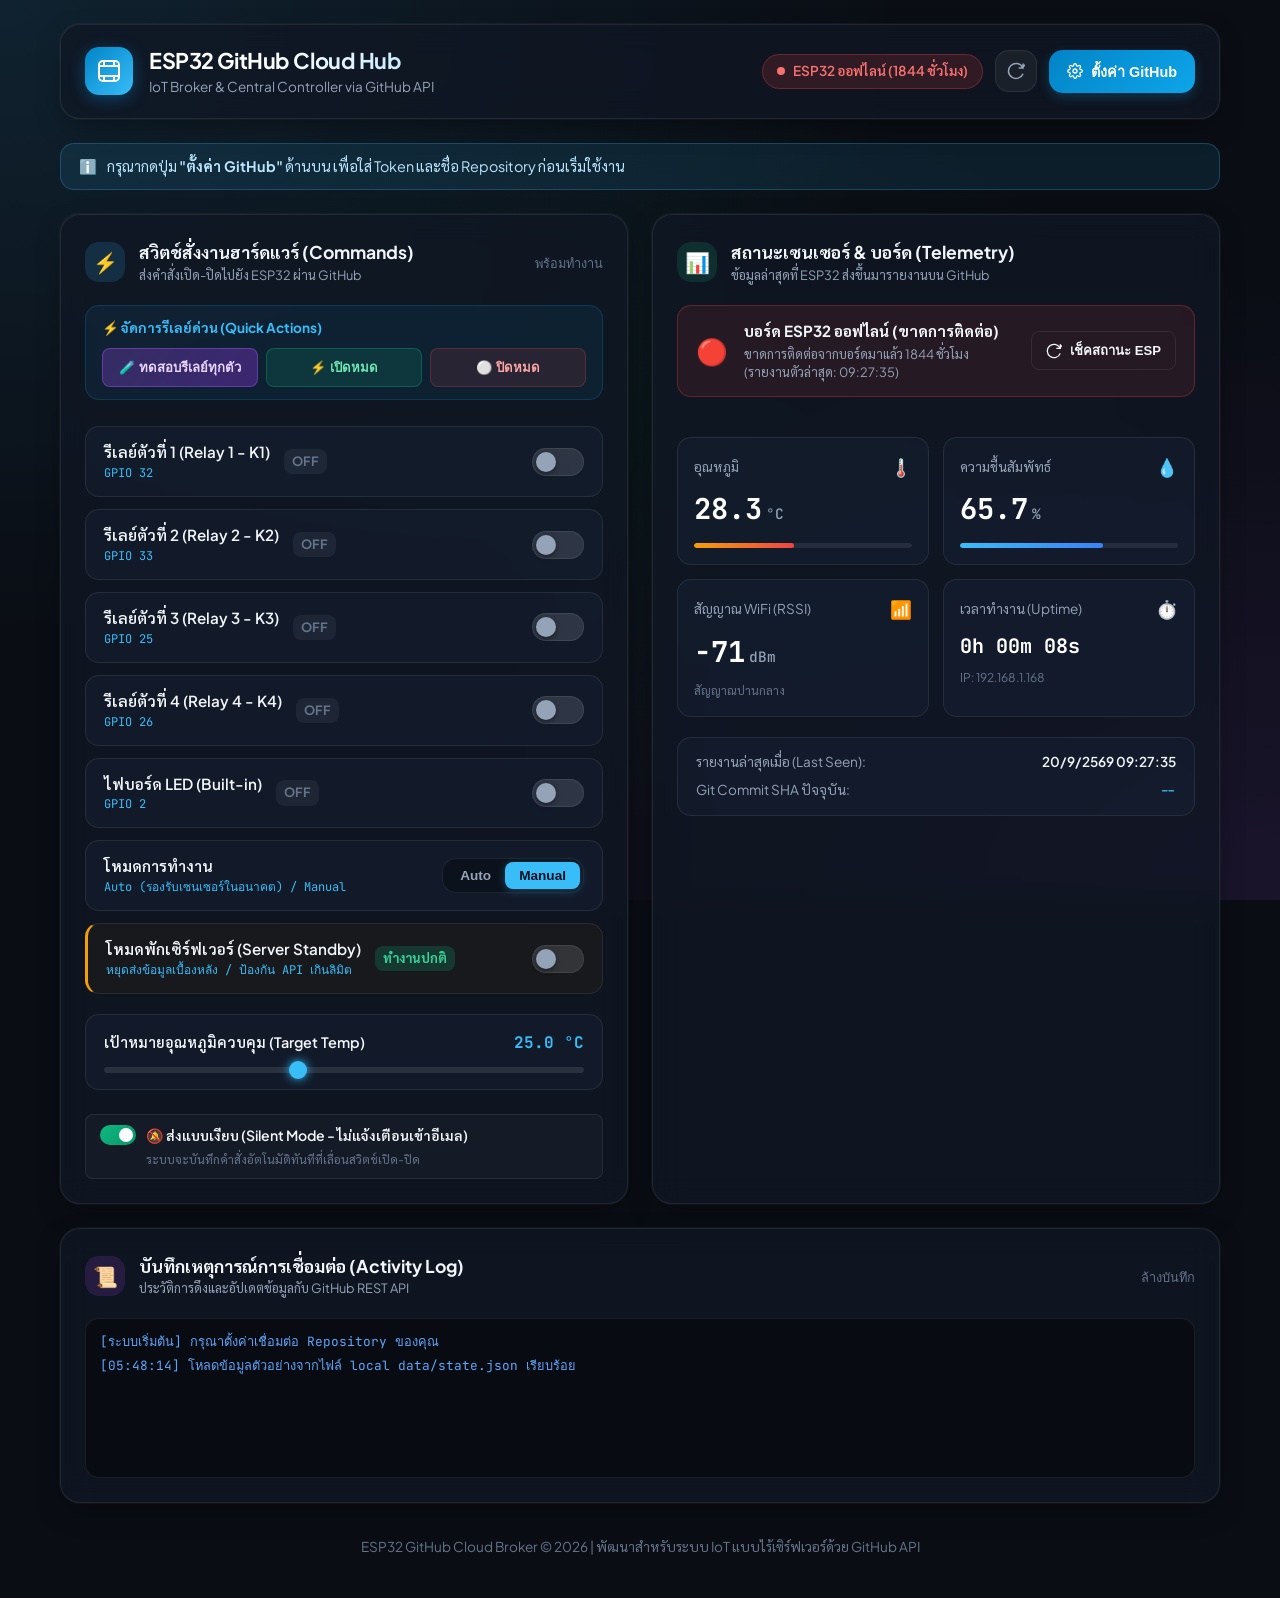
==== commit 94116dd2: "Real-time instant toggle, remove manual commit buttons, and add soft-start relay switching to preven" ====
--- a/dashboard/index.html
+++ b/dashboard/index.html
@@ -212,32 +212,14 @@
         </div>
 
         <div class="card-footer-action">
-          <!-- Notification / Email Mode Selector -->
+          <!-- Notification / Email Mode Selector (Silent Mode) -->
           <div class="notification-mode-row">
             <label class="notification-toggle">
               <input type="checkbox" id="chk-silent-mode" checked>
               <span class="noti-switch-slider"></span>
               <span class="noti-text" id="silent-mode-label">🔕 ส่งแบบเงียบ (Silent Mode - ไม่แจ้งเตือนเข้าอีเมล)</span>
             </label>
-            <span class="noti-hint">เปิดไว้เพื่อไม่ให้ GitHub ส่งอีเมลแจ้งเตือนทุกครั้งที่มีการบันทึกค่า</span>
-          </div>
-
-          <div class="action-buttons-group">
-            <button id="btn-commit-commands" class="btn-action btn-primary-action" title="บันทึกคำสั่งและส่งไปยังบอร์ด ESP32">
-              <svg width="18" height="18" viewBox="0 0 24 24" fill="none" stroke="currentColor" stroke-width="2">
-                <path d="M19 21H5a2 2 0 0 1-2-2V5a2 2 0 0 1 2-2h11l5 5v11a2 2 0 0 1-2 2z"></path>
-                <polyline points="17 21 17 13 7 13 7 21"></polyline>
-                <polyline points="7 3 7 8 15 8"></polyline>
-              </svg>
-              <span>💾 บันทึกและส่งคำสั่ง (Commit)</span>
-            </button>
-
-            <button id="btn-read-only-refresh" class="btn-action btn-secondary-action" title="ดึงข้อมูลล่าสุดจากเซิร์ฟเวอร์มาแสดงผลอย่างเดียว ไม่มีการบันทึก ไม่สร้าง Commit และไม่มีอีเมลแจ้งเตือน">
-              <svg width="18" height="18" viewBox="0 0 24 24" fill="none" stroke="currentColor" stroke-width="2">
-                <path d="M21.5 2v6h-6M21.34 15.57a10 10 0 1 1-.57-8.38l5.67-5.67"></path>
-              </svg>
-              <span>🔄 ดึงค่าแสดงผลอย่างเดียว (ไม่ส่งเมล)</span>
-            </button>
+            <span class="noti-hint">ระบบจะบันทึกคำสั่งอัตโนมัติทันทีที่เลื่อนสวิตช์เปิด-ปิด</span>
           </div>
         </div>
       </section>
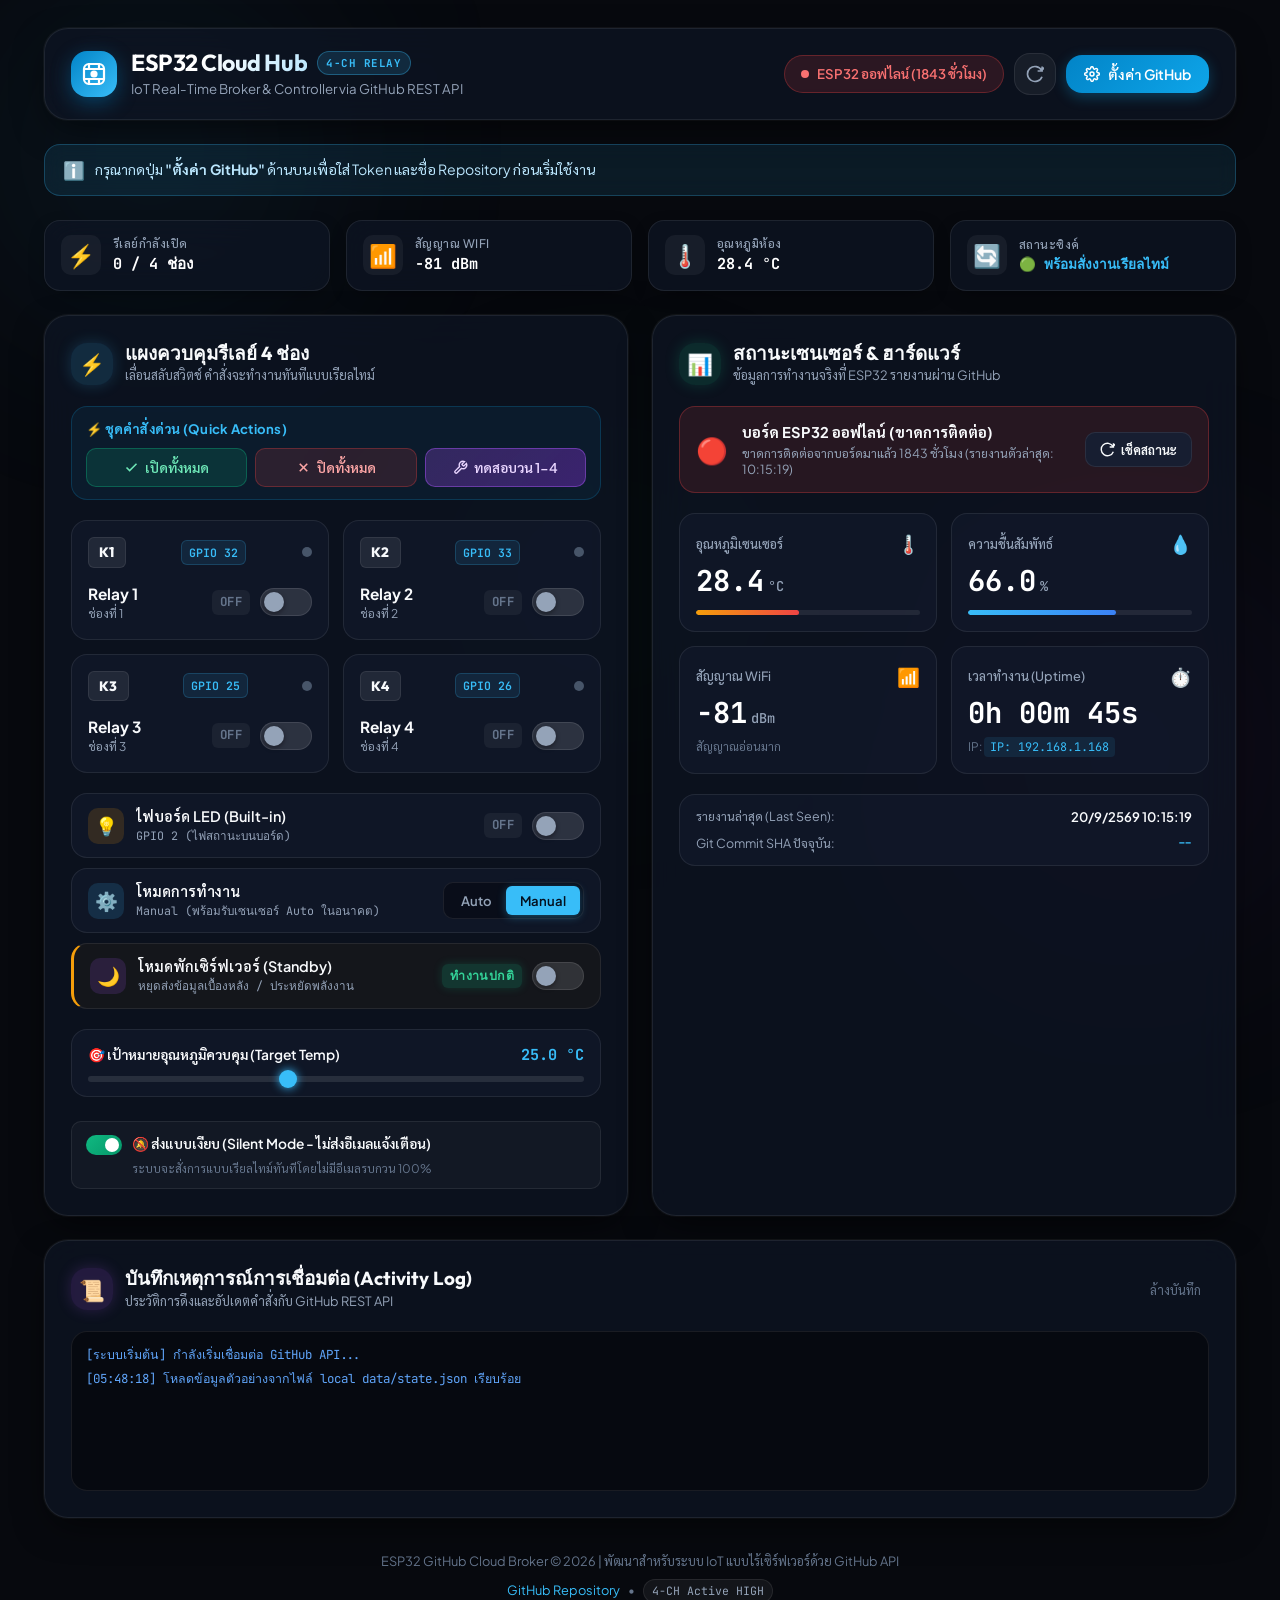
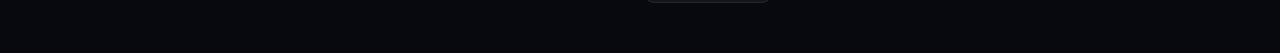
==== commit bbd97018: "Redesign modern responsive web UI for mobile and desktop [skip ci] [silent] [no-notify]" ====
--- a/dashboard/index.html
+++ b/dashboard/index.html
@@ -3,181 +3,270 @@
 
 <head>
   <meta charset="UTF-8">
-  <meta name="viewport" content="width=device-width, initial-scale=1.0">
-  <title>ESP32 GitHub Cloud Hub - แผงควบคุม IoT</title>
+  <meta name="viewport" content="width=device-width, initial-scale=1.0, maximum-scale=1.0, user-scalable=no">
+  <title>ESP32 GitHub Cloud Hub - IoT Smart Relay 4-Channel</title>
+  <meta name="description" content="แผงควบคุม IoT สั่งงานรีเลย์ 4 ช่อง และแสดงผลเซนเซอร์แบบเรียลไทม์ผ่าน GitHub API">
+  
+  <!-- Fonts -->
   <link rel="preconnect" href="https://fonts.googleapis.com">
   <link rel="preconnect" href="https://fonts.gstatic.com" crossorigin>
   <link
-    href="https://fonts.googleapis.com/css2?family=Plus+Jakarta+Sans:wght@400;500;600;700&family=Sarabun:wght@300;400;500;600;700&family=JetBrains+Mono:wght@400;500;600&display=swap"
+    href="https://fonts.googleapis.com/css2?family=Outfit:wght@400;500;600;700;800&family=Plus+Jakarta+Sans:wght@400;500;600;700&family=Sarabun:wght@300;400;500;600;700&family=JetBrains+Mono:wght@400;500;600;700&display=swap"
     rel="stylesheet">
+  
   <link rel="stylesheet" href="style.css">
 </head>
 
 <body>
+  <!-- Ambient background glow elements -->
+  <div class="bg-glow glow-1"></div>
+  <div class="bg-glow glow-2"></div>
+  <div class="bg-glow glow-3"></div>
+
   <div class="app-wrapper">
     <!-- Navbar / Header -->
     <header class="app-header">
       <div class="brand-section">
         <div class="brand-icon">
-          <svg width="24" height="24" viewBox="0 0 24 24" fill="none" stroke="currentColor" stroke-width="2">
-            <rect x="2" y="2" width="20" height="20" rx="4"></rect>
+          <svg width="24" height="24" viewBox="0 0 24 24" fill="none" stroke="currentColor" stroke-width="2.2" stroke-linecap="round" stroke-linejoin="round">
+            <rect x="2" y="2" width="20" height="20" rx="5"></rect>
             <path d="M7 2v4M17 2v4M2 7h20M2 17h20M7 22v-4M17 22v-4"></path>
+            <circle cx="12" cy="12" r="2.5" fill="currentColor"></circle>
           </svg>
         </div>
-        <div>
-          <h1 class="brand-title">ESP32 GitHub Cloud Hub</h1>
-          <p class="brand-subtitle">IoT Broker & Central Controller via GitHub API</p>
+        <div class="brand-text">
+          <div class="brand-title-row">
+            <h1 class="brand-title">ESP32 Cloud Hub</h1>
+            <span class="brand-version-badge">4-CH RELAY</span>
+          </div>
+          <p class="brand-subtitle">IoT Real-Time Broker & Controller via GitHub REST API</p>
         </div>
       </div>
 
       <div class="header-actions">
-        <div id="device-status-badge" class="status-badge offline">
+        <div id="device-status-badge" class="status-badge offline" title="สถานะการเชื่อมต่อบอร์ด ESP32">
           <span class="status-dot"></span>
-          <span id="device-status-text">บอร์ดออฟไลน์</span>
-        </div>
-        <button id="btn-refresh" class="btn-icon" title="รีเฟรชข้อมูลตอนนี้">
-          <svg width="18" height="18" viewBox="0 0 24 24" fill="none" stroke="currentColor" stroke-width="2">
+          <span id="device-status-text">ตรวจจับสถานะ...</span>
+        </div>
+        
+        <button id="btn-refresh" class="btn-icon" title="รีเฟรชข้อมูลจาก GitHub ทันที" aria-label="รีเฟรช">
+          <svg width="18" height="18" viewBox="0 0 24 24" fill="none" stroke="currentColor" stroke-width="2.2">
             <path d="M21.5 2v6h-6M21.34 15.57a10 10 0 1 1-.57-8.38l5.67-5.67"></path>
           </svg>
         </button>
-        <button id="btn-open-settings" class="btn-primary" title="ตั้งค่า GitHub API">
-          <svg width="16" height="16" viewBox="0 0 24 24" fill="none" stroke="currentColor" stroke-width="2">
+
+        <button id="btn-open-settings" class="btn-primary" title="ตั้งค่าการเชื่อมต่อ GitHub API">
+          <svg width="16" height="16" viewBox="0 0 24 24" fill="none" stroke="currentColor" stroke-width="2.2">
             <circle cx="12" cy="12" r="3"></circle>
             <path
               d="M19.4 15a1.65 1.65 0 0 0 .33 1.82l.06.06a2 2 0 0 1 0 2.83 2 2 0 0 1-2.83 0l-.06-.06a1.65 1.65 0 0 0-1.82-.33 1.65 1.65 0 0 0-1 1.51V21a2 2 0 0 1-2 2 2 2 0 0 1-2-2v-.09A1.65 1.65 0 0 0 9 19.4a1.65 1.65 0 0 0-1.82.33l-.06.06a2 2 0 0 1-2.83 0 2 2 0 0 1 0-2.83l.06-.06a1.65 1.65 0 0 0 .33-1.82 1.65 1.65 0 0 0-1.51-1H3a2 2 0 0 1-2-2 2 2 0 0 1 2-2h.09A1.65 1.65 0 0 0 4.6 9a1.65 1.65 0 0 0-.33-1.82l-.06-.06a2 2 0 0 1 0-2.83 2 2 0 0 1 2.83 0l.06.06a1.65 1.65 0 0 0 1.82.33H9a1.65 1.65 0 0 0 1-1.51V3a2 2 0 0 1 2-2 2 2 0 0 1 2 2v.09a1.65 1.65 0 0 0 1 1.51 1.65 1.65 0 0 0 1.82-.33l.06-.06a2 2 0 0 1 2.83 0 2 2 0 0 1 0 2.83l-.06.06a1.65 1.65 0 0 0-.33 1.82V9a1.65 1.65 0 0 0 1.51 1H21a2 2 0 0 1 2 2 2 2 0 0 1-2 2h-.09a1.65 1.65 0 0 0-1.51 1z">
             </path>
           </svg>
-          <span>ตั้งค่า GitHub</span>
+          <span class="btn-text-hide-mobile">ตั้งค่า GitHub</span>
         </button>
       </div>
     </header>
 
-    <!-- Info Banner -->
+    <!-- Info Banner (Notice Bar) -->
     <div id="notice-bar" class="notice-bar">
       <div class="notice-content">
         <span class="notice-icon">ℹ️</span>
-        <span id="notice-text">กรุณากดปุ่ม <b>"ตั้งค่า GitHub"</b> ด้านบน เพื่อใส่ Token และชื่อ Repository
-          ก่อนเริ่มใช้งาน</span>
+        <span id="notice-text">กรุณากดปุ่ม <b>"ตั้งค่า GitHub"</b> ด้านบน เพื่อใส่ Token และชื่อ Repository ก่อนเริ่มใช้งาน</span>
       </div>
     </div>
+
+    <!-- Quick Telemetry Glance Bar (Mobile-first friendly) -->
+    <section class="glance-bar">
+      <div class="glance-item">
+        <span class="glance-icon">⚡</span>
+        <div class="glance-text">
+          <span class="glance-label">รีเลย์กำลังเปิด</span>
+          <span class="glance-val" id="glance-active-relays">0 / 4 ช่อง</span>
+        </div>
+      </div>
+
+      <div class="glance-item">
+        <span class="glance-icon">📶</span>
+        <div class="glance-text">
+          <span class="glance-label">สัญญาณ WiFi</span>
+          <span class="glance-val" id="glance-wifi-rssi">-- dBm</span>
+        </div>
+      </div>
+
+      <div class="glance-item">
+        <span class="glance-icon">🌡️</span>
+        <div class="glance-text">
+          <span class="glance-label">อุณหภูมิห้อง</span>
+          <span class="glance-val" id="glance-temp">--.- °C</span>
+        </div>
+      </div>
+
+      <div class="glance-item glance-sync-status">
+        <span class="glance-icon">🔄</span>
+        <div class="glance-text">
+          <span class="glance-label">สถานะซิงค์</span>
+          <span class="glance-val" id="sync-indicator">🟢 พร้อมสั่งงานเรียลไทม์</span>
+        </div>
+      </div>
+    </section>
 
     <!-- Main Content Grid -->
     <main class="dashboard-grid">
-      <!-- Section 1: Hardware Controls -->
+      <!-- Section 1: Hardware Controls Deck -->
       <section class="card control-section">
         <div class="card-header">
           <div class="card-header-left">
-            <div class="card-icon blue">⚡</div>
+            <div class="card-icon cyan">⚡</div>
             <div>
-              <h2 class="card-title">สวิตช์สั่งงานฮาร์ดแวร์ (Commands)</h2>
-              <p class="card-subtitle">ส่งคำสั่งเปิด-ปิดไปยัง ESP32 ผ่าน GitHub</p>
-            </div>
-          </div>
-          <div class="card-header-right">
-            <span id="sync-indicator" class="sync-indicator">พร้อมทำงาน</span>
-          </div>
-        </div>
-
-        <!-- Quick Actions & Relay Testing Bar -->
+              <h2 class="card-title">แผงควบคุมรีเลย์ 4 ช่อง</h2>
+              <p class="card-subtitle">เลื่อนสลับสวิตช์ คำสั่งจะทำงานทันทีแบบเรียลไทม์</p>
+            </div>
+          </div>
+        </div>
+
+        <!-- Quick Actions Toolbar -->
         <div class="quick-relay-bar">
           <div class="quick-relay-title">
-            <span>⚡ จัดการรีเลย์ด่วน (Quick Actions)</span>
+            <span>⚡ ชุดคำสั่งด่วน (Quick Actions)</span>
           </div>
           <div class="quick-buttons-row">
-            <button id="btn-test-all-relays" class="btn-quick test" title="ทดสอบวงจรรีเลย์ 4 ช่องตามสเต็ป (วนทีละตัว และเปิดพร้อมกัน)">
-              <span>🧪 ทดสอบรีเลย์ทุกตัว</span>
-            </button>
             <button id="btn-turn-all-on" class="btn-quick on" title="สั่งเปิดรีเลย์ทั้ง 4 ช่องพร้อมกัน">
-              <span>⚡ เปิดหมด</span>
+              <svg width="15" height="15" viewBox="0 0 24 24" fill="none" stroke="currentColor" stroke-width="2.5"><polyline points="20 6 9 17 4 12"></polyline></svg>
+              <span>เปิดทั้งหมด</span>
             </button>
             <button id="btn-turn-all-off" class="btn-quick off" title="สั่งปิดรีเลย์ทั้ง 4 ช่องพร้อมกัน">
-              <span>⚪ ปิดหมด</span>
+              <svg width="15" height="15" viewBox="0 0 24 24" fill="none" stroke="currentColor" stroke-width="2.5"><line x1="18" y1="6" x2="6" y2="18"></line><line x1="6" y1="6" x2="18" y2="18"></line></svg>
+              <span>ปิดทั้งหมด</span>
             </button>
-          </div>
-        </div>
-
-        <div class="controls-grid">
-          <!-- Control Item: Relay 1 -->
-          <div class="control-item">
+            <button id="btn-test-all-relays" class="btn-quick test" title="ทดสอบวงจรรีเลย์ 4 ช่องตามสเต็ป (วนทีละตัว และเปิดพร้อมกันแบบ Soft-Start)">
+              <svg width="15" height="15" viewBox="0 0 24 24" fill="none" stroke="currentColor" stroke-width="2.2"><path d="M14.7 6.3a1 1 0 0 0 0 1.4l1.6 1.6a1 1 0 0 0 1.4 0l3.77-3.77a6 6 0 0 1-7.94 7.94l-6.91 6.91a2.12 2.12 0 0 1-3-3l6.91-6.91a6 6 0 0 1 7.94-7.94l-3.76 3.76z"></path></svg>
+              <span>ทดสอบวน 1-4</span>
+            </button>
+          </div>
+        </div>
+
+        <!-- 4-Channel Relays Grid (Interactive Tiles) -->
+        <div class="relays-grid">
+          <!-- Relay Card 1 -->
+          <div class="relay-tile" id="relay-card-1">
+            <div class="tile-glow"></div>
+            <div class="tile-header">
+              <div class="channel-pill">K1</div>
+              <div class="pin-badge">GPIO 32</div>
+              <div class="power-indicator"></div>
+            </div>
+            <div class="tile-content">
+              <div class="relay-info-box">
+                <span class="relay-name">Relay 1</span>
+                <span class="relay-alias">ช่องที่ 1</span>
+              </div>
+              <div class="tile-switch-wrap">
+                <span id="relay1-state-label" class="state-text">OFF</span>
+                <label class="toggle-switch">
+                  <input type="checkbox" id="cmd-relay1">
+                  <span class="slider"></span>
+                </label>
+              </div>
+            </div>
+          </div>
+
+          <!-- Relay Card 2 -->
+          <div class="relay-tile" id="relay-card-2">
+            <div class="tile-glow"></div>
+            <div class="tile-header">
+              <div class="channel-pill">K2</div>
+              <div class="pin-badge">GPIO 33</div>
+              <div class="power-indicator"></div>
+            </div>
+            <div class="tile-content">
+              <div class="relay-info-box">
+                <span class="relay-name">Relay 2</span>
+                <span class="relay-alias">ช่องที่ 2</span>
+              </div>
+              <div class="tile-switch-wrap">
+                <span id="relay2-state-label" class="state-text">OFF</span>
+                <label class="toggle-switch">
+                  <input type="checkbox" id="cmd-relay2">
+                  <span class="slider"></span>
+                </label>
+              </div>
+            </div>
+          </div>
+
+          <!-- Relay Card 3 -->
+          <div class="relay-tile" id="relay-card-3">
+            <div class="tile-glow"></div>
+            <div class="tile-header">
+              <div class="channel-pill">K3</div>
+              <div class="pin-badge">GPIO 25</div>
+              <div class="power-indicator"></div>
+            </div>
+            <div class="tile-content">
+              <div class="relay-info-box">
+                <span class="relay-name">Relay 3</span>
+                <span class="relay-alias">ช่องที่ 3</span>
+              </div>
+              <div class="tile-switch-wrap">
+                <span id="relay3-state-label" class="state-text">OFF</span>
+                <label class="toggle-switch">
+                  <input type="checkbox" id="cmd-relay3">
+                  <span class="slider"></span>
+                </label>
+              </div>
+            </div>
+          </div>
+
+          <!-- Relay Card 4 -->
+          <div class="relay-tile" id="relay-card-4">
+            <div class="tile-glow"></div>
+            <div class="tile-header">
+              <div class="channel-pill">K4</div>
+              <div class="pin-badge">GPIO 26</div>
+              <div class="power-indicator"></div>
+            </div>
+            <div class="tile-content">
+              <div class="relay-info-box">
+                <span class="relay-name">Relay 4</span>
+                <span class="relay-alias">ช่องที่ 4</span>
+              </div>
+              <div class="tile-switch-wrap">
+                <span id="relay4-state-label" class="state-text">OFF</span>
+                <label class="toggle-switch">
+                  <input type="checkbox" id="cmd-relay4">
+                  <span class="slider"></span>
+                </label>
+              </div>
+            </div>
+          </div>
+        </div>
+
+        <!-- Secondary Controls List (LED & Standby & Target Temp) -->
+        <div class="secondary-controls-list">
+          <!-- Control Item: LED -->
+          <div class="control-item" id="led-card">
             <div class="control-info">
-              <div class="control-label">
-                <span class="control-name">รีเลย์ตัวที่ 1 (Relay 1 - K1)</span>
-                <span class="control-pin">GPIO 32</span>
-              </div>
-              <span id="relay1-state-label" class="state-text">OFF</span>
-            </div>
-            <label class="toggle-switch">
-              <input type="checkbox" id="cmd-relay1">
-              <span class="slider"></span>
-            </label>
-          </div>
-
-          <!-- Control Item: Relay 2 -->
-          <div class="control-item">
-            <div class="control-info">
-              <div class="control-label">
-                <span class="control-name">รีเลย์ตัวที่ 2 (Relay 2 - K2)</span>
-                <span class="control-pin">GPIO 33</span>
-              </div>
-              <span id="relay2-state-label" class="state-text">OFF</span>
-            </div>
-            <label class="toggle-switch">
-              <input type="checkbox" id="cmd-relay2">
-              <span class="slider"></span>
-            </label>
-          </div>
-
-          <!-- Control Item: Relay 3 -->
-          <div class="control-item">
-            <div class="control-info">
-              <div class="control-label">
-                <span class="control-name">รีเลย์ตัวที่ 3 (Relay 3 - K3)</span>
-                <span class="control-pin">GPIO 25</span>
-              </div>
-              <span id="relay3-state-label" class="state-text">OFF</span>
-            </div>
-            <label class="toggle-switch">
-              <input type="checkbox" id="cmd-relay3">
-              <span class="slider"></span>
-            </label>
-          </div>
-
-          <!-- Control Item: Relay 4 -->
-          <div class="control-item">
-            <div class="control-info">
-              <div class="control-label">
-                <span class="control-name">รีเลย์ตัวที่ 4 (Relay 4 - K4)</span>
-                <span class="control-pin">GPIO 26</span>
-              </div>
-              <span id="relay4-state-label" class="state-text">OFF</span>
-            </div>
-            <label class="toggle-switch">
-              <input type="checkbox" id="cmd-relay4">
-              <span class="slider"></span>
-            </label>
-          </div>
-
-          <!-- Control Item: LED -->
-          <div class="control-item">
-            <div class="control-info">
+              <div class="control-icon-pill amber">💡</div>
               <div class="control-label">
                 <span class="control-name">ไฟบอร์ด LED (Built-in)</span>
-                <span class="control-pin">GPIO 2</span>
-              </div>
+                <span class="control-pin">GPIO 2 (ไฟสถานะบนบอร์ด)</span>
+              </div>
+            </div>
+            <div class="control-action-side">
               <span id="led-state-label" class="state-text">OFF</span>
-            </div>
-            <label class="toggle-switch">
-              <input type="checkbox" id="cmd-led">
-              <span class="slider"></span>
-            </label>
+              <label class="toggle-switch">
+                <input type="checkbox" id="cmd-led">
+                <span class="slider"></span>
+              </label>
+            </div>
           </div>
 
           <!-- Control Item: Mode Selector -->
           <div class="control-item mode-item">
             <div class="control-info">
+              <div class="control-icon-pill blue">⚙️</div>
               <div class="control-label">
                 <span class="control-name">โหมดการทำงาน</span>
-                <span class="control-pin">Auto (รองรับเซนเซอร์ในอนาคต) / Manual</span>
+                <span class="control-pin">Manual (พร้อมรับเซนเซอร์ Auto ในอนาคต)</span>
               </div>
             </div>
             <div class="segmented-control">
@@ -186,52 +275,55 @@
             </div>
           </div>
 
-          <!-- Control Item: Server Standby / Sleep Switch -->
+          <!-- Control Item: Server Standby Switch -->
           <div class="control-item server-standby-item">
             <div class="control-info">
+              <div class="control-icon-pill purple">🌙</div>
               <div class="control-label">
-                <span class="control-name">โหมดพักเซิร์ฟเวอร์ (Server Standby)</span>
-                <span class="control-pin">หยุดส่งข้อมูลเบื้องหลัง / ป้องกัน API เกินลิมิต</span>
-              </div>
+                <span class="control-name">โหมดพักเซิร์ฟเวอร์ (Standby)</span>
+                <span class="control-pin">หยุดส่งข้อมูลเบื้องหลัง / ประหยัดพลังงาน</span>
+              </div>
+            </div>
+            <div class="control-action-side">
               <span id="standby-state-label" class="state-text">ทำงานปกติ</span>
-            </div>
-            <label class="toggle-switch">
-              <input type="checkbox" id="cmd-server-standby" title="เปิดเพื่อพักการทำงานเซิร์ฟเวอร์">
-              <span class="slider"></span>
-            </label>
-          </div>
-        </div>
-
-        <!-- Target Temp Slider -->
+              <label class="toggle-switch">
+                <input type="checkbox" id="cmd-server-standby" title="เปิดเพื่อพักการทำงานเซิร์ฟเวอร์">
+                <span class="slider"></span>
+              </label>
+            </div>
+          </div>
+        </div>
+
+        <!-- Target Temp Slider (Future sensor ready) -->
         <div class="slider-control-box">
           <div class="slider-header">
-            <span class="slider-title">เป้าหมายอุณหภูมิควบคุม (Target Temp)</span>
+            <span class="slider-title">🎯 เป้าหมายอุณหภูมิควบคุม (Target Temp)</span>
             <span class="slider-val" id="target-temp-val">25.0 °C</span>
           </div>
           <input type="range" id="cmd-target-temp" min="15" max="40" step="0.5" value="25.0">
         </div>
 
+        <!-- Card Footer: Silent Mode Option -->
         <div class="card-footer-action">
-          <!-- Notification / Email Mode Selector (Silent Mode) -->
           <div class="notification-mode-row">
             <label class="notification-toggle">
               <input type="checkbox" id="chk-silent-mode" checked>
               <span class="noti-switch-slider"></span>
-              <span class="noti-text" id="silent-mode-label">🔕 ส่งแบบเงียบ (Silent Mode - ไม่แจ้งเตือนเข้าอีเมล)</span>
+              <span class="noti-text" id="silent-mode-label">🔕 ส่งแบบเงียบ (Silent Mode - ไม่ส่งอีเมลแจ้งเตือน)</span>
             </label>
-            <span class="noti-hint">ระบบจะบันทึกคำสั่งอัตโนมัติทันทีที่เลื่อนสวิตช์เปิด-ปิด</span>
+            <span class="noti-hint">ระบบจะสั่งการแบบเรียลไทม์ทันทีโดยไม่มีอีเมลรบกวน 100%</span>
           </div>
         </div>
       </section>
 
-      <!-- Section 2: Sensor & Telemetry -->
+      <!-- Section 2: Sensor & Telemetry Section -->
       <section class="card telemetry-section">
         <div class="card-header">
           <div class="card-header-left">
             <div class="card-icon green">📊</div>
             <div>
-              <h2 class="card-title">สถานะเซนเซอร์ & บอร์ด (Telemetry)</h2>
-              <p class="card-subtitle">ข้อมูลล่าสุดที่ ESP32 ส่งขึ้นมารายงานบน GitHub</p>
+              <h2 class="card-title">สถานะเซนเซอร์ & ฮาร์ดแวร์</h2>
+              <p class="card-subtitle">ข้อมูลการทำงานจริงที่ ESP32 รายงานผ่าน GitHub</p>
             </div>
           </div>
         </div>
@@ -240,23 +332,23 @@
         <div id="esp-status-banner" class="esp-status-banner waiting">
           <div class="esp-status-icon" id="esp-status-icon">⏳</div>
           <div class="esp-status-info">
-            <div class="esp-status-title" id="esp-status-title">กำลังตรวจสอบสถานะออนไลน์ของ ESP32...</div>
-            <div class="esp-status-sub" id="esp-status-desc">ระบบจะแสดงค่าเมื่อบอร์ด ESP32
-              ออนไลน์และส่งข้อมูลจริงขึ้นมาเท่านั้น เพื่อป้องกันการแสดงค่าสุ่ม/มั่ว</div>
+            <div class="esp-status-title" id="esp-status-title">กำลังตรวจสอบการเชื่อมต่อกับ ESP32...</div>
+            <div class="esp-status-sub" id="esp-status-desc">ระบบจะแสดงค่าเมื่อบอร์ด ESP32 เชื่อมต่อ WiFi และส่งข้อมูลขึ้นมาเท่านั้น</div>
           </div>
           <button id="btn-verify-esp" class="btn-verify-esp" title="ตรวจสอบสถานะการออนไลน์เดี๋ยวนี้">
-            <svg width="16" height="16" viewBox="0 0 24 24" fill="none" stroke="currentColor" stroke-width="2">
+            <svg width="15" height="15" viewBox="0 0 24 24" fill="none" stroke="currentColor" stroke-width="2.2">
               <path d="M21.5 2v6h-6M21.34 15.57a10 10 0 1 1-.57-8.38l5.67-5.67"></path>
             </svg>
-            <span>เช็คสถานะ ESP</span>
+            <span>เช็คสถานะ</span>
           </button>
         </div>
 
+        <!-- Metrics Grid (Responsive 2x2) -->
         <div class="metrics-grid">
           <!-- Temp Card -->
           <div class="metric-card">
             <div class="metric-top">
-              <span class="metric-title">อุณหภูมิ</span>
+              <span class="metric-title">อุณหภูมิเซนเซอร์</span>
               <span class="metric-icon">🌡️</span>
             </div>
             <div class="metric-val">
@@ -286,7 +378,7 @@
           <!-- WiFi RSSI Card -->
           <div class="metric-card">
             <div class="metric-top">
-              <span class="metric-title">สัญญาณ WiFi (RSSI)</span>
+              <span class="metric-title">สัญญาณ WiFi</span>
               <span class="metric-icon">📶</span>
             </div>
             <div class="metric-val">
@@ -302,32 +394,36 @@
               <span class="metric-title">เวลาทำงาน (Uptime)</span>
               <span class="metric-icon">⏱️</span>
             </div>
-            <div class="metric-val small" id="tele-uptime">--</div>
-            <div class="metric-desc" id="tele-ip">IP: --</div>
-          </div>
-        </div>
-
-        <!-- Meta info box -->
-        <div class="telemetry-meta">
+            <div class="metric-val">
+              <span id="tele-uptime">--</span>
+            </div>
+            <div class="metric-desc ip-address-box">
+              <span>IP: <code id="tele-ip">--</code></span>
+            </div>
+          </div>
+        </div>
+
+        <!-- System Meta Info Box -->
+        <div class="meta-info-box">
           <div class="meta-row">
-            <span class="meta-key">รายงานล่าสุดเมื่อ (Last Seen):</span>
-            <span class="meta-val" id="tele-last-seen">ยังไม่มีข้อมูล</span>
+            <span class="meta-label">รายงานล่าสุด (Last Seen):</span>
+            <span class="meta-val" id="tele-last-seen">--</span>
           </div>
           <div class="meta-row">
-            <span class="meta-key">Git Commit SHA ปัจจุบัน:</span>
-            <span class="meta-val mono" id="tele-sha">--</span>
+            <span class="meta-label">Git Commit SHA ปัจจุบัน:</span>
+            <span class="meta-val code" id="tele-sha">--</span>
           </div>
         </div>
       </section>
 
-      <!-- Section 3: Log / Activity Console -->
+      <!-- Section 3: Log / Activity Console (Full width) -->
       <section class="card log-section full-width">
         <div class="card-header">
           <div class="card-header-left">
             <div class="card-icon purple">📜</div>
             <div>
               <h2 class="card-title">บันทึกเหตุการณ์การเชื่อมต่อ (Activity Log)</h2>
-              <p class="card-subtitle">ประวัติการดึงและอัปเดตข้อมูลกับ GitHub REST API</p>
+              <p class="card-subtitle">ประวัติการดึงและอัปเดตคำสั่งกับ GitHub REST API</p>
             </div>
           </div>
           <div class="card-header-right">
@@ -335,14 +431,21 @@
           </div>
         </div>
         <div class="log-console" id="log-console">
-          <div class="log-entry system">[ระบบเริ่มต้น] กรุณาตั้งค่าเชื่อมต่อ Repository ของคุณ</div>
+          <div class="log-entry system">[ระบบเริ่มต้น] กำลังเริ่มเชื่อมต่อ GitHub API...</div>
         </div>
       </section>
     </main>
 
     <!-- Footer -->
     <footer class="app-footer">
-      <p>ESP32 GitHub Cloud Broker &copy; 2026 | พัฒนาสำหรับระบบ IoT แบบไร้เซิร์ฟเวอร์ด้วย GitHub API</p>
+      <div class="footer-content">
+        <p>ESP32 GitHub Cloud Broker &copy; 2026 | พัฒนาสำหรับระบบ IoT แบบไร้เซิร์ฟเวอร์ด้วย GitHub API</p>
+        <div class="footer-links">
+          <a href="https://github.com/67125530108-lang/Server-ESP32" target="_blank" rel="noopener">GitHub Repository</a>
+          <span>•</span>
+          <span class="footer-badge">4-CH Active HIGH</span>
+        </div>
+      </div>
     </footer>
   </div>
 
@@ -351,7 +454,7 @@
     <div class="modal-card">
       <div class="modal-header">
         <div class="modal-title-group">
-          <svg width="22" height="22" viewBox="0 0 24 24" fill="none" stroke="currentColor" stroke-width="2">
+          <svg width="22" height="22" viewBox="0 0 24 24" fill="none" stroke="currentColor" stroke-width="2.2">
             <path d="M12 20h9M16.5 3.5a2.121 2.121 0 0 1 3 3L7 19l-4 1 1-4L16.5 3.5z"></path>
           </svg>
           <h3>ตั้งค่าการเชื่อมต่อ GitHub</h3>
@@ -361,8 +464,8 @@
 
       <div class="modal-body">
         <div class="form-group">
-          <label for="cfg-owner">ชื่อผู้ใช้ GitHub (Repository Owner / Username) <span class="req">*</span></label>
-          <input type="text" id="cfg-owner" placeholder="เช่น your-username" autocomplete="off">
+          <label for="cfg-owner">ชื่อผู้ใช้ GitHub (Owner / Username) <span class="req">*</span></label>
+          <input type="text" id="cfg-owner" placeholder="เช่น 67125530108-lang" autocomplete="off">
           <small class="form-help">ชื่อบัญชี GitHub เจ้าของ Repository</small>
         </div>
 
@@ -388,9 +491,8 @@
             <button type="button" id="btn-toggle-token" class="btn-input-icon" title="แสดง/ซ่อน">👁️</button>
           </div>
           <small class="form-help">
-            ใช้ Token ที่มีสิทธิ์อ่าน/เขียน (เช่น Scope <code>repo</code> หรือ Fine-grained token สิทธิ์
-            <code>Contents: Read and write</code>)
-            <br><b>ความปลอดภัย:</b> Token จะถูกจัดเก็บเฉพาะใน <code>localStorage</code> บนบราวเซอร์ของคุณเท่านั้น
+            ใช้ Token ที่มีสิทธิ์เขียนไฟล์ (เช่น Scope <code>repo</code> หรือ <code>Contents: Read and write</code>)
+            <br><b>ความปลอดภัย:</b> Token จะถูกจัดเก็บเฉพาะใน <code>localStorage</code> ของเครื่องคุณเท่านั้น
           </small>
         </div>
 
--- a/dashboard/style.css
+++ b/dashboard/style.css
@@ -1,161 +1,274 @@
 /* ==========================================================================
    ESP32 GitHub Cloud Hub - Styling System
-   Design: Modern Dark Glassmorphism + IoT Precision UI
+   Design: Modern Dark Glassmorphism + IoT Cyberpunk Precision UI
+   Optimized for: Desktop, Tablet, and Mobile Devices
    ========================================================================== */
 
 :root {
-  --bg-base: #0a0d14;
-  --bg-surface: #111724;
-  --bg-surface-glass: rgba(17, 23, 36, 0.75);
-  --bg-card: rgba(23, 32, 51, 0.6);
-  --bg-card-hover: rgba(30, 41, 67, 0.8);
-  --bg-input: #0e1420;
-
+  /* Dark Glassmorphism Color Palette */
+  --bg-base: #07090e;
+  --bg-surface: #0e131f;
+  --bg-surface-glass: rgba(15, 22, 36, 0.72);
+  --bg-surface-elevated: rgba(22, 32, 53, 0.85);
+  --bg-card: rgba(20, 29, 48, 0.55);
+  --bg-card-hover: rgba(26, 38, 64, 0.75);
+  --bg-tile-active: rgba(16, 185, 129, 0.12);
+  --bg-input: #0b0f19;
+
+  /* Borders & Accents */
   --border-subtle: rgba(255, 255, 255, 0.08);
-  --border-glow: rgba(56, 189, 248, 0.3);
-
-  --text-primary: #f1f5f9;
+  --border-medium: rgba(255, 255, 255, 0.14);
+  --border-glow-cyan: rgba(56, 189, 248, 0.4);
+  --border-glow-emerald: rgba(16, 185, 129, 0.5);
+
+  /* Typography Colors */
+  --text-primary: #f8fafc;
   --text-secondary: #94a3b8;
   --text-muted: #64748b;
 
+  /* Brand Accents */
   --primary: #38bdf8;
   --primary-hover: #0ea5e9;
   --primary-glow: rgba(56, 189, 248, 0.35);
 
   --accent-blue: #3b82f6;
-  --accent-green: #10b981;
-  --accent-emerald-glow: rgba(16, 185, 129, 0.3);
+  --accent-cyan: #06b6d4;
+  --accent-emerald: #10b981;
+  --accent-emerald-glow: rgba(16, 185, 129, 0.35);
   --accent-amber: #f59e0b;
   --accent-purple: #a855f7;
   --accent-red: #ef4444;
 
-  --radius-sm: 8px;
-  --radius-md: 14px;
-  --radius-lg: 20px;
+  /* Radii */
+  --radius-xs: 6px;
+  --radius-sm: 10px;
+  --radius-md: 16px;
+  --radius-lg: 24px;
   --radius-full: 9999px;
 
-  --shadow-card: 0 10px 30px -10px rgba(0, 0, 0, 0.5), 0 0 1px 1px rgba(255, 255, 255, 0.05);
-  --shadow-glow: 0 0 25px -5px var(--primary-glow);
-  --transition-fast: 0.2s cubic-bezier(0.4, 0, 0.2, 1);
-  --transition-smooth: 0.3s cubic-bezier(0.4, 0, 0.2, 1);
-}
-
-* {
+  /* Shadows */
+  --shadow-card: 0 12px 36px -8px rgba(0, 0, 0, 0.6), 0 0 1px 1px rgba(255, 255, 255, 0.06);
+  --shadow-glow-cyan: 0 0 30px -4px rgba(56, 189, 248, 0.35);
+  --shadow-glow-emerald: 0 0 30px -4px rgba(16, 185, 129, 0.35);
+
+  /* Transitions */
+  --transition-fast: 0.18s cubic-bezier(0.4, 0, 0.2, 1);
+  --transition-smooth: 0.28s cubic-bezier(0.4, 0, 0.2, 1);
+}
+
+/* Reset & Defaults */
+*, *::before, *::after {
   box-sizing: border-box;
   margin: 0;
   padding: 0;
+  -webkit-tap-highlight-color: transparent;
+}
+
+html {
+  scroll-behavior: smooth;
+  text-size-adjust: 100%;
+  -webkit-text-size-adjust: 100%;
 }
 
 body {
   font-family: 'Plus Jakarta Sans', 'Sarabun', -apple-system, BlinkMacSystemFont, sans-serif;
   background-color: var(--bg-base);
-  background-image:
-    radial-gradient(at 0% 0%, rgba(56, 189, 248, 0.12) 0px, transparent 50%),
-    radial-gradient(at 100% 100%, rgba(168, 85, 247, 0.1) 0px, transparent 50%),
-    radial-gradient(at 50% 50%, rgba(16, 185, 129, 0.05) 0px, transparent 60%);
-  background-attachment: fixed;
   color: var(--text-primary);
   min-height: 100vh;
   line-height: 1.5;
+  position: relative;
+  overflow-x: hidden;
   -webkit-font-smoothing: antialiased;
 }
 
 /* ==========================================================================
-   Layout
+   Ambient Glowing Background Elements
+   ========================================================================== */
+.bg-glow {
+  position: fixed;
+  border-radius: 50%;
+  filter: blur(120px);
+  pointer-events: none;
+  z-index: 0;
+  opacity: 0.55;
+  will-change: transform;
+}
+
+.glow-1 {
+  width: 500px;
+  height: 500px;
+  background: radial-gradient(circle, rgba(56, 189, 248, 0.22) 0%, rgba(56, 189, 248, 0) 70%);
+  top: -100px;
+  left: -100px;
+  animation: float-glow 20s infinite ease-in-out alternate;
+}
+
+.glow-2 {
+  width: 600px;
+  height: 600px;
+  background: radial-gradient(circle, rgba(168, 85, 247, 0.16) 0%, rgba(168, 85, 247, 0) 70%);
+  bottom: -150px;
+  right: -150px;
+  animation: float-glow 25s infinite ease-in-out alternate-reverse;
+}
+
+.glow-3 {
+  width: 450px;
+  height: 450px;
+  background: radial-gradient(circle, rgba(16, 185, 129, 0.14) 0%, rgba(16, 185, 129, 0) 70%);
+  top: 40%;
+  left: 30%;
+  animation: float-glow 22s infinite ease-in-out alternate;
+}
+
+@keyframes float-glow {
+  0% { transform: translate(0, 0) scale(1); }
+  50% { transform: translate(40px, 30px) scale(1.08); }
+  100% { transform: translate(-30px, -20px) scale(0.95); }
+}
+
+/* ==========================================================================
+   Layout Wrapper
    ========================================================================== */
 .app-wrapper {
-  max-width: 1200px;
+  position: relative;
+  z-index: 1;
+  max-width: 1240px;
   margin: 0 auto;
-  padding: 24px 20px 40px;
+  padding: clamp(14px, 3vw, 28px) clamp(12px, 3vw, 24px) 50px;
   display: flex;
   flex-direction: column;
-  gap: 24px;
-}
-
-/* Header */
+  gap: clamp(14px, 2.5vw, 24px);
+}
+
+/* ==========================================================================
+   App Header & Brand
+   ========================================================================== */
 .app-header {
   display: flex;
   justify-content: space-between;
   align-items: center;
   flex-wrap: wrap;
-  gap: 16px;
-  padding: 20px 24px;
+  gap: 14px;
+  padding: clamp(14px, 2.5vw, 20px) clamp(16px, 3vw, 26px);
   background: var(--bg-surface-glass);
-  backdrop-filter: blur(16px);
-  -webkit-backdrop-filter: blur(16px);
+  backdrop-filter: blur(20px);
+  -webkit-backdrop-filter: blur(20px);
   border: 1px solid var(--border-subtle);
   border-radius: var(--radius-lg);
   box-shadow: var(--shadow-card);
+  transition: var(--transition-smooth);
 }
 
 .brand-section {
   display: flex;
   align-items: center;
-  gap: 16px;
+  gap: 14px;
 }
 
 .brand-icon {
-  width: 48px;
-  height: 48px;
+  width: 46px;
+  height: 46px;
   border-radius: var(--radius-md);
   background: linear-gradient(135deg, #0284c7, #38bdf8);
   display: flex;
   align-items: center;
   justify-content: center;
   color: #fff;
-  box-shadow: 0 4px 15px rgba(2, 132, 199, 0.4);
+  box-shadow: 0 6px 20px rgba(2, 132, 199, 0.4);
+  flex-shrink: 0;
+}
+
+.brand-text {
+  display: flex;
+  flex-direction: column;
+  gap: 2px;
+}
+
+.brand-title-row {
+  display: flex;
+  align-items: center;
+  gap: 10px;
+  flex-wrap: wrap;
 }
 
 .brand-title {
-  font-size: 1.35rem;
+  font-family: 'Outfit', sans-serif;
+  font-size: clamp(1.2rem, 3.2vw, 1.45rem);
   font-weight: 700;
   letter-spacing: -0.02em;
   background: linear-gradient(120deg, #ffffff 40%, #bae6fd 100%);
   -webkit-background-clip: text;
   background-clip: text;
   -webkit-text-fill-color: transparent;
+  line-height: 1.2;
+}
+
+.brand-version-badge {
+  font-family: 'JetBrains Mono', monospace;
+  font-size: 0.68rem;
+  font-weight: 700;
+  padding: 3px 8px;
+  border-radius: var(--radius-full);
+  background: rgba(56, 189, 248, 0.15);
+  color: #38bdf8;
+  border: 1px solid rgba(56, 189, 248, 0.35);
+  letter-spacing: 0.05em;
+  text-transform: uppercase;
 }
 
 .brand-subtitle {
-  font-size: 0.85rem;
+  font-size: clamp(0.75rem, 2vw, 0.83rem);
   color: var(--text-secondary);
+  font-weight: 400;
 }
 
 .header-actions {
   display: flex;
   align-items: center;
-  gap: 12px;
-}
-
-/* Status Badge */
+  gap: 10px;
+}
+
+/* ==========================================================================
+   Status Badge
+   ========================================================================== */
 .status-badge {
   display: inline-flex;
   align-items: center;
   gap: 8px;
-  padding: 6px 14px;
+  padding: 8px 16px;
   border-radius: var(--radius-full);
-  font-size: 0.85rem;
+  font-size: 0.83rem;
   font-weight: 600;
   border: 1px solid transparent;
   transition: var(--transition-fast);
+  white-space: nowrap;
 }
 
 .status-badge.online {
   background: rgba(16, 185, 129, 0.15);
   color: #34d399;
-  border-color: rgba(16, 185, 129, 0.3);
+  border-color: rgba(16, 185, 129, 0.35);
+  box-shadow: 0 0 16px rgba(16, 185, 129, 0.2);
 }
 
 .status-badge.offline {
-  background: rgba(239, 68, 68, 0.15);
+  background: rgba(239, 68, 68, 0.14);
   color: #f87171;
   border-color: rgba(239, 68, 68, 0.3);
 }
 
-.status-badge.connecting {
-  background: rgba(245, 158, 11, 0.15);
+.status-badge.connecting,
+.status-badge.waiting {
+  background: rgba(245, 158, 11, 0.14);
   color: #fbbf24;
   border-color: rgba(245, 158, 11, 0.3);
+}
+
+.status-badge.standby {
+  background: rgba(168, 85, 247, 0.15);
+  color: #c084fc;
+  border-color: rgba(168, 85, 247, 0.35);
 }
 
 .status-dot {
@@ -163,30 +276,31 @@
   height: 8px;
   border-radius: 50%;
   background: currentColor;
+  flex-shrink: 0;
 }
 
 .status-badge.online .status-dot {
-  animation: pulse-glow 2s infinite;
-}
-
-@keyframes pulse-glow {
+  animation: pulse-glow-emerald 2s infinite;
+}
+
+@keyframes pulse-glow-emerald {
   0% {
     transform: scale(0.95);
     box-shadow: 0 0 0 0 rgba(16, 185, 129, 0.7);
   }
-
   70% {
     transform: scale(1.15);
     box-shadow: 0 0 0 8px rgba(16, 185, 129, 0);
   }
-
   100% {
     transform: scale(0.95);
     box-shadow: 0 0 0 0 rgba(16, 185, 129, 0);
   }
 }
 
-/* Buttons */
+/* ==========================================================================
+   Buttons
+   ========================================================================== */
 .btn-primary {
   display: inline-flex;
   align-items: center;
@@ -196,17 +310,22 @@
   background: linear-gradient(135deg, #0284c7, #0ea5e9);
   color: #fff;
   border: none;
+  font-family: inherit;
   font-weight: 600;
-  font-size: 0.9rem;
+  font-size: 0.88rem;
   cursor: pointer;
   transition: var(--transition-fast);
-  box-shadow: 0 4px 12px rgba(14, 165, 233, 0.25);
+  box-shadow: 0 4px 14px rgba(14, 165, 233, 0.3);
 }
 
 .btn-primary:hover {
   background: linear-gradient(135deg, #0369a1, #0284c7);
-  box-shadow: 0 6px 18px rgba(14, 165, 233, 0.4);
+  box-shadow: 0 6px 20px rgba(14, 165, 233, 0.45);
   transform: translateY(-1px);
+}
+
+.btn-primary:active {
+  transform: translateY(0);
 }
 
 .btn-secondary {
@@ -218,14 +337,16 @@
   background: rgba(255, 255, 255, 0.06);
   color: var(--text-primary);
   border: 1px solid var(--border-subtle);
+  font-family: inherit;
   font-weight: 600;
-  font-size: 0.9rem;
+  font-size: 0.88rem;
   cursor: pointer;
   transition: var(--transition-fast);
 }
 
 .btn-secondary:hover {
   background: rgba(255, 255, 255, 0.12);
+  border-color: rgba(255, 255, 255, 0.2);
 }
 
 .btn-icon {
@@ -240,12 +361,14 @@
   justify-content: center;
   cursor: pointer;
   transition: var(--transition-fast);
+  flex-shrink: 0;
 }
 
 .btn-icon:hover {
   color: #fff;
-  background: rgba(255, 255, 255, 0.1);
-  border-color: rgba(255, 255, 255, 0.2);
+  background: rgba(255, 255, 255, 0.12);
+  border-color: rgba(255, 255, 255, 0.25);
+  transform: translateY(-1px);
 }
 
 .btn-icon.spinning svg {
@@ -253,26 +376,24 @@
 }
 
 @keyframes spin {
-  from {
-    transform: rotate(0deg);
-  }
-
-  to {
-    transform: rotate(360deg);
-  }
-}
-
-/* Notice Bar */
+  from { transform: rotate(0deg); }
+  to { transform: rotate(360deg); }
+}
+
+/* ==========================================================================
+   Notice Bar (Alerts & Tips)
+   ========================================================================== */
 .notice-bar {
   background: rgba(56, 189, 248, 0.1);
   border: 1px solid rgba(56, 189, 248, 0.25);
   border-radius: var(--radius-md);
   padding: 12px 18px;
   color: #bae6fd;
-  font-size: 0.9rem;
+  font-size: 0.88rem;
   display: flex;
   align-items: center;
   justify-content: space-between;
+  backdrop-filter: blur(10px);
 }
 
 .notice-content {
@@ -281,29 +402,97 @@
   gap: 10px;
 }
 
-/* ==========================================================================
-   Dashboard Grid
+.notice-icon {
+  font-size: 1.1rem;
+}
+
+/* ==========================================================================
+   Quick Telemetry Glance Bar (Responsive & Modern)
+   ========================================================================== */
+.glance-bar {
+  display: grid;
+  grid-template-columns: repeat(4, 1fr);
+  gap: clamp(10px, 2vw, 16px);
+}
+
+.glance-item {
+  background: var(--bg-surface-glass);
+  backdrop-filter: blur(16px);
+  -webkit-backdrop-filter: blur(16px);
+  border: 1px solid var(--border-subtle);
+  border-radius: var(--radius-md);
+  padding: 14px 16px;
+  display: flex;
+  align-items: center;
+  gap: 12px;
+  transition: var(--transition-smooth);
+  box-shadow: 0 6px 20px -6px rgba(0, 0, 0, 0.4);
+}
+
+.glance-item:hover {
+  border-color: rgba(56, 189, 248, 0.3);
+  transform: translateY(-2px);
+  background: var(--bg-surface-elevated);
+}
+
+.glance-icon {
+  font-size: 1.4rem;
+  width: 40px;
+  height: 40px;
+  display: flex;
+  align-items: center;
+  justify-content: center;
+  background: rgba(255, 255, 255, 0.05);
+  border-radius: var(--radius-sm);
+  flex-shrink: 0;
+}
+
+.glance-text {
+  display: flex;
+  flex-direction: column;
+  min-width: 0;
+}
+
+.glance-label {
+  font-size: 0.74rem;
+  color: var(--text-secondary);
+  font-weight: 500;
+  text-transform: uppercase;
+  letter-spacing: 0.04em;
+}
+
+.glance-val {
+  font-size: 0.95rem;
+  font-weight: 700;
+  color: #fff;
+  font-family: 'JetBrains Mono', 'Plus Jakarta Sans', sans-serif;
+  white-space: nowrap;
+  overflow: hidden;
+  text-overflow: ellipsis;
+}
+
+.glance-sync-status .glance-val {
+  font-size: 0.85rem;
+  color: #38bdf8;
+}
+
+/* ==========================================================================
+   Dashboard Grid (Main Sections)
    ========================================================================== */
 .dashboard-grid {
   display: grid;
-  grid-template-columns: repeat(2, 1fr);
-  gap: 24px;
-}
-
-@media (max-width: 900px) {
-  .dashboard-grid {
-    grid-template-columns: 1fr;
-  }
+  grid-template-columns: repeat(2, minmax(0, 1fr));
+  gap: clamp(14px, 2.5vw, 24px);
 }
 
 /* Card Base */
 .card {
   background: var(--bg-surface-glass);
-  backdrop-filter: blur(14px);
-  -webkit-backdrop-filter: blur(14px);
+  backdrop-filter: blur(20px);
+  -webkit-backdrop-filter: blur(20px);
   border: 1px solid var(--border-subtle);
   border-radius: var(--radius-lg);
-  padding: 24px;
+  padding: clamp(18px, 3vw, 26px);
   box-shadow: var(--shadow-card);
   display: flex;
   flex-direction: column;
@@ -312,7 +501,7 @@
 }
 
 .card:hover {
-  border-color: rgba(255, 255, 255, 0.15);
+  border-color: rgba(255, 255, 255, 0.14);
 }
 
 .card.full-width {
@@ -323,89 +512,93 @@
   display: flex;
   justify-content: space-between;
   align-items: center;
+  flex-wrap: wrap;
+  gap: 12px;
 }
 
 .card-header-left {
   display: flex;
   align-items: center;
-  gap: 14px;
+  gap: 12px;
 }
 
 .card-icon {
-  width: 40px;
-  height: 40px;
+  width: 42px;
+  height: 42px;
   border-radius: var(--radius-md);
   display: flex;
   align-items: center;
   justify-content: center;
-  font-size: 1.25rem;
-}
-
-.card-icon.blue {
+  font-size: 1.3rem;
+  flex-shrink: 0;
+}
+
+.card-icon.cyan {
   background: rgba(56, 189, 248, 0.15);
+  box-shadow: 0 0 15px rgba(56, 189, 248, 0.2);
 }
 
 .card-icon.green {
   background: rgba(16, 185, 129, 0.15);
+  box-shadow: 0 0 15px rgba(16, 185, 129, 0.2);
 }
 
 .card-icon.purple {
   background: rgba(168, 85, 247, 0.15);
+  box-shadow: 0 0 15px rgba(168, 85, 247, 0.2);
 }
 
 .card-title {
-  font-size: 1.1rem;
+  font-family: 'Outfit', sans-serif;
+  font-size: 1.18rem;
   font-weight: 700;
   color: var(--text-primary);
+  line-height: 1.2;
 }
 
 .card-subtitle {
   font-size: 0.8rem;
   color: var(--text-secondary);
-}
-
-.sync-indicator {
-  font-size: 0.8rem;
-  color: var(--text-muted);
-  font-family: 'JetBrains Mono', monospace;
-}
-
-/* Quick Relay Controls */
+  margin-top: 2px;
+}
+
+/* ==========================================================================
+   Quick Actions Toolbar (Relays)
+   ========================================================================== */
 .quick-relay-bar {
-  background: rgba(14, 165, 233, 0.08);
+  background: rgba(14, 165, 233, 0.07);
   border: 1px solid rgba(14, 165, 233, 0.2);
   border-radius: var(--radius-md);
-  padding: 12px 16px;
+  padding: 12px 14px;
   display: flex;
   flex-direction: column;
   gap: 10px;
-  margin-bottom: 6px;
 }
 
 .quick-relay-title {
-  font-size: 0.85rem;
+  font-size: 0.82rem;
   font-weight: 700;
   color: #38bdf8;
   display: flex;
   align-items: center;
   gap: 6px;
+  letter-spacing: 0.02em;
 }
 
 .quick-buttons-row {
-  display: flex;
+  display: grid;
+  grid-template-columns: repeat(3, 1fr);
   gap: 8px;
-  flex-wrap: wrap;
 }
 
 .btn-quick {
-  flex: 1;
-  min-width: 100px;
-  padding: 8px 12px;
+  padding: 10px 12px;
   border-radius: var(--radius-sm);
   border: 1px solid var(--border-subtle);
   background: rgba(255, 255, 255, 0.06);
   color: var(--text-primary);
-  font-size: 0.82rem;
+  font-family: inherit;
+  font-size: 0.84rem;
   font-weight: 600;
   cursor: pointer;
   display: inline-flex;
@@ -413,132 +606,240 @@
   justify-content: center;
   gap: 6px;
   transition: var(--transition-fast);
+  white-space: nowrap;
 }
 
 .btn-quick:hover {
   transform: translateY(-1px);
 }
 
+.btn-quick:active {
+  transform: translateY(0);
+}
+
+.btn-quick.on {
+  background: rgba(16, 185, 129, 0.15);
+  border-color: rgba(16, 185, 129, 0.35);
+  color: #6ee7b7;
+}
+
+.btn-quick.on:hover {
+  background: rgba(16, 185, 129, 0.28);
+  box-shadow: 0 4px 14px rgba(16, 185, 129, 0.25);
+}
+
+.btn-quick.off {
+  background: rgba(239, 68, 68, 0.14);
+  border-color: rgba(239, 68, 68, 0.3);
+  color: #fca5a5;
+}
+
+.btn-quick.off:hover {
+  background: rgba(239, 68, 68, 0.25);
+  box-shadow: 0 4px 14px rgba(239, 68, 68, 0.25);
+}
+
 .btn-quick.test {
   background: linear-gradient(135deg, rgba(168, 85, 247, 0.25), rgba(147, 51, 234, 0.35));
-  border-color: rgba(168, 85, 247, 0.4);
+  border-color: rgba(168, 85, 247, 0.45);
   color: #e9d5ff;
 }
 
 .btn-quick.test:hover {
   background: linear-gradient(135deg, rgba(168, 85, 247, 0.4), rgba(147, 51, 234, 0.5));
-  box-shadow: 0 4px 12px rgba(147, 51, 234, 0.3);
-}
-
-.btn-quick.on {
-  background: rgba(16, 185, 129, 0.15);
-  border-color: rgba(16, 185, 129, 0.3);
-  color: #6ee7b7;
-}
-
-.btn-quick.on:hover {
-  background: rgba(16, 185, 129, 0.25);
-  box-shadow: 0 4px 12px rgba(16, 185, 129, 0.2);
-}
-
-.btn-quick.off {
-  background: rgba(239, 68, 68, 0.12);
-  border-color: rgba(239, 68, 68, 0.25);
-  color: #fca5a5;
-}
-
-.btn-quick.off:hover {
-  background: rgba(239, 68, 68, 0.22);
-  box-shadow: 0 4px 12px rgba(239, 68, 68, 0.2);
-}
-
-.controls-grid {
-  display: flex;
-  flex-direction: column;
-  gap: 12px;
-}
-
-.control-item {
-  display: flex;
-  justify-content: space-between;
-  align-items: center;
-  padding: 14px 18px;
+  box-shadow: 0 4px 15px rgba(147, 51, 234, 0.35);
+}
+
+/* ==========================================================================
+   Relay Grid - 4-Channel Cards
+   ========================================================================== */
+.relays-grid {
+  display: grid;
+  grid-template-columns: repeat(2, 1fr);
+  gap: clamp(10px, 2vw, 14px);
+}
+
+.relay-tile {
+  position: relative;
   background: var(--bg-card);
   border: 1px solid var(--border-subtle);
   border-radius: var(--radius-md);
+  padding: 16px;
+  display: flex;
+  flex-direction: column;
+  gap: 14px;
+  overflow: hidden;
+  transition: var(--transition-smooth);
+}
+
+.relay-tile:hover {
+  background: var(--bg-card-hover);
+  border-color: rgba(255, 255, 255, 0.16);
+  transform: translateY(-2px);
+}
+
+/* Glowing accent when relay is active */
+.relay-tile.is-on {
+  background: linear-gradient(145deg, rgba(16, 185, 129, 0.12), rgba(20, 29, 48, 0.65));
+  border-color: var(--border-glow-emerald);
+  box-shadow: 0 0 24px -4px rgba(16, 185, 129, 0.25), inset 0 0 18px rgba(16, 185, 129, 0.08);
+}
+
+.tile-glow {
+  position: absolute;
+  top: 0;
+  left: 0;
+  right: 0;
+  height: 3px;
+  background: transparent;
   transition: var(--transition-fast);
 }
 
-.control-item:hover {
-  background: var(--bg-card-hover);
-  border-color: rgba(255, 255, 255, 0.12);
-}
-
-.control-info {
-  display: flex;
-  align-items: center;
-  gap: 14px;
-}
-
-.control-label {
+.relay-tile.is-on .tile-glow {
+  background: linear-gradient(90deg, #10b981, #34d399, #06b6d4);
+  box-shadow: 0 0 10px #10b981;
+}
+
+.tile-header {
+  display: flex;
+  align-items: center;
+  justify-content: space-between;
+  gap: 8px;
+}
+
+.channel-pill {
+  font-family: 'Outfit', sans-serif;
+  font-size: 0.85rem;
+  font-weight: 800;
+  padding: 4px 10px;
+  border-radius: var(--radius-xs);
+  background: rgba(255, 255, 255, 0.08);
+  color: var(--text-primary);
+  border: 1px solid var(--border-subtle);
+  letter-spacing: 0.02em;
+}
+
+.relay-tile.is-on .channel-pill {
+  background: rgba(16, 185, 129, 0.2);
+  color: #34d399;
+  border-color: rgba(16, 185, 129, 0.45);
+}
+
+.pin-badge {
+  font-family: 'JetBrains Mono', monospace;
+  font-size: 0.72rem;
+  font-weight: 600;
+  color: var(--primary);
+  background: rgba(56, 189, 248, 0.1);
+  padding: 3px 7px;
+  border-radius: var(--radius-xs);
+  border: 1px solid rgba(56, 189, 248, 0.2);
+}
+
+.power-indicator {
+  width: 10px;
+  height: 10px;
+  border-radius: 50%;
+  background: #475569;
+  transition: var(--transition-fast);
+  flex-shrink: 0;
+}
+
+.relay-tile.is-on .power-indicator {
+  background: #10b981;
+  box-shadow: 0 0 10px 2px #10b981;
+  animation: power-pulse 1.8s infinite;
+}
+
+@keyframes power-pulse {
+  0% { transform: scale(0.95); opacity: 0.85; }
+  50% { transform: scale(1.2); opacity: 1; box-shadow: 0 0 14px 4px #10b981; }
+  100% { transform: scale(0.95); opacity: 0.85; }
+}
+
+.tile-content {
+  display: flex;
+  align-items: center;
+  justify-content: space-between;
+  gap: 10px;
+}
+
+.relay-info-box {
   display: flex;
   flex-direction: column;
 }
 
-.control-name {
-  font-size: 0.95rem;
-  font-weight: 600;
+.relay-name {
+  font-size: 0.96rem;
+  font-weight: 700;
   color: var(--text-primary);
 }
 
-.control-pin {
+.relay-alias {
   font-size: 0.75rem;
+  color: var(--text-secondary);
+}
+
+.tile-switch-wrap {
+  display: flex;
+  align-items: center;
+  gap: 10px;
+}
+
+/* State Text */
+.state-text {
   font-family: 'JetBrains Mono', monospace;
-  color: var(--primary);
-}
-
-.state-text {
-  font-size: 0.8rem;
+  font-size: 0.78rem;
   font-weight: 700;
   padding: 3px 8px;
-  border-radius: var(--radius-sm);
+  border-radius: var(--radius-xs);
   background: rgba(255, 255, 255, 0.05);
   color: var(--text-muted);
+  letter-spacing: 0.03em;
+  transition: var(--transition-fast);
 }
 
 .state-text.active {
   background: rgba(16, 185, 129, 0.2);
   color: #34d399;
-}
-
-/* Toggle Switch */
+  box-shadow: 0 0 10px rgba(16, 185, 129, 0.2);
+}
+
+.state-text.standby {
+  background: rgba(245, 158, 11, 0.2);
+  color: #fbbf24;
+}
+
+/* ==========================================================================
+   Toggle Switches
+   ========================================================================== */
 .toggle-switch {
   position: relative;
   display: inline-block;
   width: 52px;
   height: 28px;
+  flex-shrink: 0;
+  cursor: pointer;
 }
 
 .toggle-switch input {
   opacity: 0;
   width: 0;
   height: 0;
+  position: absolute;
 }
 
 .slider {
   position: absolute;
   cursor: pointer;
-  top: 0;
-  left: 0;
-  right: 0;
-  bottom: 0;
+  inset: 0;
   background-color: rgba(255, 255, 255, 0.12);
-  transition: 0.3s;
+  transition: var(--transition-smooth);
   border-radius: 28px;
-  border: 1px solid rgba(255, 255, 255, 0.08);
-}
-
-.slider:before {
+  border: 1px solid rgba(255, 255, 255, 0.1);
+}
+
+.slider::before {
   position: absolute;
   content: "";
   height: 20px;
@@ -546,29 +847,138 @@
   left: 3px;
   bottom: 3px;
   background-color: #94a3b8;
-  transition: 0.3s cubic-bezier(0.4, 0, 0.2, 1);
+  transition: var(--transition-smooth);
   border-radius: 50%;
   box-shadow: 0 2px 5px rgba(0, 0, 0, 0.4);
 }
 
-input:checked+.slider {
-  background: linear-gradient(135deg, #0284c7, #38bdf8);
-  border-color: #38bdf8;
-  box-shadow: 0 0 15px rgba(56, 189, 248, 0.4);
-}
-
-input:checked+.slider:before {
+input:checked + .slider {
+  background: linear-gradient(135deg, #10b981, #059669);
+  border-color: #10b981;
+  box-shadow: 0 0 15px rgba(16, 185, 129, 0.4);
+}
+
+input:checked + .slider::before {
   transform: translateX(24px);
   background-color: #ffffff;
-}
-
-/* Mode Segmented Control */
-.segmented-control {
-  display: flex;
-  background: rgba(0, 0, 0, 0.3);
+  box-shadow: 0 0 8px rgba(255, 255, 255, 0.8);
+}
+
+/* ==========================================================================
+   Secondary Controls List (LED, Mode, Standby)
+   ========================================================================== */
+.secondary-controls-list {
+  display: flex;
+  flex-direction: column;
+  gap: 10px;
+}
+
+.control-item {
+  display: flex;
+  justify-content: space-between;
+  align-items: center;
+  padding: 12px 16px;
+  background: var(--bg-card);
   border: 1px solid var(--border-subtle);
   border-radius: var(--radius-md);
+  transition: var(--transition-fast);
+  gap: 12px;
+}
+
+.control-item:hover {
+  background: var(--bg-card-hover);
+  border-color: rgba(255, 255, 255, 0.12);
+}
+
+.control-info {
+  display: flex;
+  align-items: center;
+  gap: 12px;
+  min-width: 0;
+}
+
+.control-icon-pill {
+  width: 36px;
+  height: 36px;
+  border-radius: var(--radius-sm);
+  display: flex;
+  align-items: center;
+  justify-content: center;
+  font-size: 1.15rem;
+  flex-shrink: 0;
+}
+
+.control-icon-pill.amber {
+  background: rgba(245, 158, 11, 0.15);
+}
+
+.control-icon-pill.blue {
+  background: rgba(56, 189, 248, 0.15);
+}
+
+.control-icon-pill.purple {
+  background: rgba(168, 85, 247, 0.15);
+}
+
+.control-label {
+  display: flex;
+  flex-direction: column;
+  min-width: 0;
+}
+
+.control-name {
+  font-size: 0.9rem;
+  font-weight: 600;
+  color: var(--text-primary);
+  white-space: nowrap;
+  overflow: hidden;
+  text-overflow: ellipsis;
+}
+
+.control-pin {
+  font-size: 0.73rem;
+  font-family: 'JetBrains Mono', monospace;
+  color: var(--text-secondary);
+}
+
+.control-action-side {
+  display: flex;
+  align-items: center;
+  gap: 10px;
+  flex-shrink: 0;
+}
+
+/* Built-in LED Active Glow */
+#led-card input:checked + .slider {
+  background: linear-gradient(135deg, #f59e0b, #d97706);
+  border-color: #f59e0b;
+  box-shadow: 0 0 15px rgba(245, 158, 11, 0.4);
+}
+
+/* Server Standby Styling */
+.server-standby-item {
+  border-left: 3px solid #f59e0b;
+  background: rgba(245, 158, 11, 0.04);
+}
+
+.server-standby-item:hover {
+  background: rgba(245, 158, 11, 0.08);
+}
+
+.server-standby-item input:checked + .slider {
+  background: linear-gradient(135deg, #f59e0b, #d97706);
+  border-color: #f59e0b;
+  box-shadow: 0 0 15px rgba(245, 158, 11, 0.4);
+}
+
+/* Segmented Control (Mode) */
+.segmented-control {
+  display: flex;
+  background: rgba(0, 0, 0, 0.35);
+  border: 1px solid var(--border-subtle);
+  border-radius: var(--radius-sm);
   padding: 3px;
+  flex-shrink: 0;
 }
 
 .seg-btn {
@@ -576,9 +986,10 @@
   border: none;
   background: transparent;
   color: var(--text-secondary);
-  font-size: 0.85rem;
+  font-family: inherit;
+  font-size: 0.82rem;
   font-weight: 600;
-  border-radius: var(--radius-sm);
+  border-radius: var(--radius-xs);
   cursor: pointer;
   transition: var(--transition-fast);
 }
@@ -586,18 +997,20 @@
 .seg-btn.active {
   background: var(--primary);
   color: #04101e;
-  box-shadow: 0 2px 8px rgba(56, 189, 248, 0.3);
-}
-
-/* Slider Box */
+  box-shadow: 0 2px 8px rgba(56, 189, 248, 0.35);
+}
+
+/* ==========================================================================
+   Target Temp Slider Box
+   ========================================================================== */
 .slider-control-box {
   background: var(--bg-card);
   border: 1px solid var(--border-subtle);
   border-radius: var(--radius-md);
-  padding: 16px 18px;
+  padding: 14px 16px;
   display: flex;
   flex-direction: column;
-  gap: 12px;
+  gap: 10px;
 }
 
 .slider-header {
@@ -607,14 +1020,14 @@
 }
 
 .slider-title {
-  font-size: 0.9rem;
+  font-size: 0.86rem;
   font-weight: 600;
   color: var(--text-primary);
 }
 
 .slider-val {
   font-family: 'JetBrains Mono', monospace;
-  font-size: 1rem;
+  font-size: 0.95rem;
   font-weight: 700;
   color: var(--primary);
 }
@@ -624,9 +1037,10 @@
   appearance: none;
   width: 100%;
   height: 6px;
-  border-radius: 5px;
+  border-radius: 6px;
   background: rgba(255, 255, 255, 0.1);
   outline: none;
+  cursor: pointer;
 }
 
 input[type="range"]::-webkit-slider-thumb {
@@ -636,7 +1050,6 @@
   height: 18px;
   border-radius: 50%;
   background: var(--primary);
-  cursor: pointer;
   box-shadow: 0 0 10px var(--primary);
   transition: transform 0.1s;
 }
@@ -645,508 +1058,18 @@
   transform: scale(1.2);
 }
 
-/* Commit Action */
+/* ==========================================================================
+   Silent Mode Toggle Row
+   ========================================================================== */
 .card-footer-action {
   margin-top: 4px;
 }
 
-.btn-action {
-  width: 100%;
-  display: flex;
-  align-items: center;
-  justify-content: center;
-  gap: 10px;
-  padding: 13px;
-  border-radius: var(--radius-md);
-  background: linear-gradient(135deg, #10b981, #059669);
-  color: #fff;
-  border: none;
-  font-size: 0.95rem;
-  font-weight: 700;
-  cursor: pointer;
-  transition: var(--transition-fast);
-  box-shadow: 0 4px 15px rgba(16, 185, 129, 0.25);
-}
-
-.btn-action:hover {
-  background: linear-gradient(135deg, #059669, #047857);
-  box-shadow: 0 6px 20px rgba(16, 185, 129, 0.4);
-  transform: translateY(-1px);
-}
-
-/* ==========================================================================
-   Telemetry Section
-   ========================================================================== */
-.metrics-grid {
-  display: grid;
-  grid-template-columns: repeat(2, 1fr);
-  gap: 14px;
-}
-
-@media (max-width: 500px) {
-  .metrics-grid {
-    grid-template-columns: 1fr;
-  }
-}
-
-.metric-card {
-  background: var(--bg-card);
-  border: 1px solid var(--border-subtle);
-  border-radius: var(--radius-md);
-  padding: 16px;
-  display: flex;
-  flex-direction: column;
-  gap: 8px;
-  transition: var(--transition-fast);
-}
-
-.metric-card:hover {
-  background: var(--bg-card-hover);
-  border-color: rgba(255, 255, 255, 0.12);
-}
-
-.metric-top {
-  display: flex;
-  justify-content: space-between;
-  align-items: center;
-}
-
-.metric-title {
-  font-size: 0.85rem;
-  color: var(--text-secondary);
-}
-
-.metric-icon {
-  font-size: 1.1rem;
-}
-
-.metric-val {
-  font-family: 'JetBrains Mono', monospace;
-  font-size: 1.8rem;
-  font-weight: 700;
-  color: #fff;
-  display: flex;
-  align-items: baseline;
-  gap: 4px;
-}
-
-.metric-val.small {
-  font-size: 1.25rem;
-}
-
-.metric-unit {
-  font-size: 0.9rem;
-  font-weight: 500;
-  color: var(--text-secondary);
-}
-
-.metric-desc {
-  font-size: 0.75rem;
-  color: var(--text-muted);
-}
-
-.metric-bar-wrapper {
-  width: 100%;
-  height: 5px;
-  background: rgba(255, 255, 255, 0.08);
-  border-radius: 4px;
-  overflow: hidden;
-  margin-top: 4px;
-}
-
-.metric-bar {
-  height: 100%;
-  background: linear-gradient(90deg, #f59e0b, #ef4444);
-  border-radius: 4px;
-  transition: width 0.5s ease;
-}
-
-.metric-bar.humidity {
-  background: linear-gradient(90deg, #38bdf8, #3b82f6);
-}
-
-.telemetry-meta {
-  background: var(--bg-card);
-  border: 1px solid var(--border-subtle);
-  border-radius: var(--radius-md);
-  padding: 14px 18px;
-  display: flex;
-  flex-direction: column;
-  gap: 8px;
-  font-size: 0.85rem;
-}
-
-.meta-row {
-  display: flex;
-  justify-content: space-between;
-  align-items: center;
-}
-
-.meta-key {
-  color: var(--text-secondary);
-}
-
-.meta-val {
-  color: var(--text-primary);
-  font-weight: 600;
-}
-
-.meta-val.mono {
-  font-family: 'JetBrains Mono', monospace;
-  font-size: 0.8rem;
-  color: var(--primary);
-}
-
-/* ==========================================================================
-   Activity Log
-   ========================================================================== */
-.btn-text {
-  background: none;
-  border: none;
-  color: var(--text-muted);
-  font-size: 0.8rem;
-  cursor: pointer;
-  transition: color 0.2s;
-}
-
-.btn-text:hover {
-  color: var(--text-secondary);
-}
-
-.log-console {
-  background: #080b11;
-  border: 1px solid var(--border-subtle);
-  border-radius: var(--radius-md);
-  padding: 14px;
-  font-family: 'JetBrains Mono', monospace;
-  font-size: 0.8rem;
-  height: 160px;
-  overflow-y: auto;
+.notification-mode-row {
   display: flex;
   flex-direction: column;
   gap: 6px;
-}
-
-.log-console::-webkit-scrollbar {
-  width: 6px;
-}
-
-.log-console::-webkit-scrollbar-thumb {
-  background: rgba(255, 255, 255, 0.1);
-  border-radius: 3px;
-}
-
-.log-entry {
-  line-height: 1.4;
-  color: var(--text-secondary);
-}
-
-.log-entry.system {
-  color: #60a5fa;
-}
-
-.log-entry.success {
-  color: #34d399;
-}
-
-.log-entry.error {
-  color: #f87171;
-}
-
-.log-entry.warn {
-  color: #fbbf24;
-}
-
-/* ==========================================================================
-   Footer
-   ========================================================================== */
-.app-footer {
-  text-align: center;
-  color: var(--text-muted);
-  font-size: 0.85rem;
-  padding-top: 10px;
-}
-
-/* ==========================================================================
-   Modal Dialog
-   ========================================================================== */
-.modal-backdrop {
-  position: fixed;
-  top: 0;
-  left: 0;
-  width: 100vw;
-  height: 100vh;
-  background: rgba(0, 0, 0, 0.7);
-  backdrop-filter: blur(8px);
-  -webkit-backdrop-filter: blur(8px);
-  display: none;
-  align-items: center;
-  justify-content: center;
-  z-index: 1000;
-  padding: 20px;
-}
-
-.modal-backdrop.active {
-  display: flex;
-}
-
-.modal-card {
-  background: var(--bg-surface);
-  border: 1px solid var(--border-subtle);
-  border-radius: var(--radius-lg);
-  max-width: 540px;
-  width: 100%;
-  box-shadow: 0 20px 50px rgba(0, 0, 0, 0.7);
-  overflow: hidden;
-  display: flex;
-  flex-direction: column;
-  animation: modal-enter 0.25s ease-out;
-}
-
-@keyframes modal-enter {
-  from {
-    opacity: 0;
-    transform: scale(0.95);
-  }
-
-  to {
-    opacity: 1;
-    transform: scale(1);
-  }
-}
-
-.modal-header {
-  display: flex;
-  justify-content: space-between;
-  align-items: center;
-  padding: 20px 24px;
-  border-bottom: 1px solid var(--border-subtle);
-}
-
-.modal-title-group {
-  display: flex;
-  align-items: center;
-  gap: 10px;
-  color: var(--text-primary);
-}
-
-.btn-close {
-  background: none;
-  border: none;
-  font-size: 1.5rem;
-  color: var(--text-muted);
-  cursor: pointer;
-  transition: color 0.2s;
-}
-
-.btn-close:hover {
-  color: #fff;
-}
-
-.modal-body {
-  padding: 24px;
-  display: flex;
-  flex-direction: column;
-  gap: 16px;
-  max-height: 70vh;
-  overflow-y: auto;
-}
-
-.form-group {
-  display: flex;
-  flex-direction: column;
-  gap: 6px;
-}
-
-.form-group label {
-  font-size: 0.85rem;
-  font-weight: 600;
-  color: var(--text-secondary);
-}
-
-.req {
-  color: var(--accent-red);
-}
-
-.form-group input,
-.form-group select {
-  background: var(--bg-input);
-  border: 1px solid var(--border-subtle);
-  border-radius: var(--radius-sm);
-  padding: 10px 14px;
-  color: var(--text-primary);
-  font-family: inherit;
-  font-size: 0.9rem;
-  transition: border-color 0.2s;
-}
-
-.form-group input:focus,
-.form-group select:focus {
-  outline: none;
-  border-color: var(--primary);
-  box-shadow: 0 0 0 3px rgba(56, 189, 248, 0.15);
-}
-
-.input-with-action {
-  position: relative;
-  display: flex;
-  align-items: center;
-}
-
-.input-with-action input {
-  width: 100%;
-  padding-right: 42px;
-}
-
-.btn-input-icon {
-  position: absolute;
-  right: 8px;
-  background: none;
-  border: none;
-  font-size: 1rem;
-  cursor: pointer;
-  padding: 4px;
-  opacity: 0.7;
-}
-
-.btn-input-icon:hover {
-  opacity: 1;
-}
-
-.form-help {
-  font-size: 0.75rem;
-  color: var(--text-muted);
-  line-height: 1.4;
-}
-
-.form-help code {
-  background: rgba(255, 255, 255, 0.08);
-  padding: 2px 6px;
-  border-radius: 4px;
-  color: var(--primary);
-  font-family: 'JetBrains Mono', monospace;
-}
-
-.modal-footer {
-  display: flex;
-  justify-content: flex-end;
-  gap: 12px;
-  padding: 16px 24px;
-  border-top: 1px solid var(--border-subtle);
-  background: rgba(0, 0, 0, 0.2);
-}
-
-/* ==========================================================================
-   ESP32 Real-Time Online Verification Banner
-   ========================================================================== */
-.esp-status-banner {
-  display: flex;
-  align-items: center;
-  gap: 16px;
-  padding: 14px 18px;
-  border-radius: var(--radius-md);
-  margin-bottom: 20px;
-  border: 1px solid transparent;
-  transition: var(--transition-normal);
-}
-
-.esp-status-banner.online {
-  background: rgba(16, 185, 129, 0.1);
-  border-color: rgba(16, 185, 129, 0.3);
-}
-
-.esp-status-banner.offline {
-  background: rgba(239, 68, 68, 0.1);
-  border-color: rgba(239, 68, 68, 0.3);
-}
-
-.esp-status-banner.waiting {
-  background: rgba(245, 158, 11, 0.1);
-  border-color: rgba(245, 158, 11, 0.3);
-}
-
-.esp-status-icon {
-  font-size: 1.6rem;
-  line-height: 1;
-  flex-shrink: 0;
-}
-
-.esp-status-info {
-  flex: 1;
-}
-
-.esp-status-title {
-  font-size: 0.95rem;
-  font-weight: 700;
-  color: var(--text-primary);
-  margin-bottom: 3px;
-}
-
-.esp-status-sub {
-  font-size: 0.8rem;
-  color: var(--text-secondary);
-  line-height: 1.4;
-}
-
-.btn-verify-esp {
-  display: inline-flex;
-  align-items: center;
-  gap: 8px;
-  padding: 8px 14px;
-  background: var(--bg-surface-elevated);
-  border: 1px solid var(--border-subtle);
-  border-radius: var(--radius-sm);
-  color: var(--text-primary);
-  font-size: 0.82rem;
-  font-weight: 600;
-  cursor: pointer;
-  white-space: nowrap;
-  transition: var(--transition-fast);
-}
-
-.btn-verify-esp:hover {
-  background: var(--primary);
-  color: #fff;
-  border-color: var(--primary);
-}
-
-.btn-verify-esp svg.spinning {
-  animation: spin 1s linear infinite;
-}
-
-/* Server Standby Switch */
-.server-standby-item {
-  border-left: 3px solid #f59e0b;
-  background: rgba(245, 158, 11, 0.04);
-}
-
-.server-standby-item:hover {
-  background: rgba(245, 158, 11, 0.08);
-}
-
-.server-standby-item input:checked + .slider {
-  background: linear-gradient(135deg, #f59e0b, #d97706);
-}
-
-.state-text.standby {
-  background: rgba(245, 158, 11, 0.2);
-  color: #fbbf24;
-}
-
-/* =============================================================================
-   Notification Control & Action Buttons
-   ============================================================================= */
-.card-footer-action {
-  display: flex;
-  flex-direction: column;
-  gap: 14px;
-}
-
-.notification-mode-row {
-  display: flex;
-  flex-direction: column;
-  gap: 6px;
-  padding: 10px 14px;
+  padding: 12px 14px;
   background: rgba(255, 255, 255, 0.03);
   border: 1px solid var(--border-subtle);
   border-radius: var(--radius-sm);
@@ -1157,7 +1080,7 @@
   align-items: center;
   gap: 10px;
   cursor: pointer;
-  font-size: 0.88rem;
+  font-size: 0.86rem;
   color: var(--text-primary);
   font-weight: 600;
   user-select: none;
@@ -1202,34 +1125,656 @@
 }
 
 .noti-hint {
-  font-size: 0.76rem;
+  font-size: 0.74rem;
   color: var(--text-muted);
   padding-left: 46px;
   line-height: 1.3;
 }
 
-.action-buttons-group {
+/* ==========================================================================
+   ESP32 Real-Time Online Verification Banner
+   ========================================================================== */
+.esp-status-banner {
+  display: flex;
+  align-items: center;
+  gap: 14px;
+  padding: 14px 16px;
+  border-radius: var(--radius-md);
+  border: 1px solid transparent;
+  transition: var(--transition-smooth);
+}
+
+.esp-status-banner.online {
+  background: rgba(16, 185, 129, 0.12);
+  border-color: rgba(16, 185, 129, 0.35);
+  box-shadow: 0 0 20px rgba(16, 185, 129, 0.15);
+}
+
+.esp-status-banner.offline {
+  background: rgba(239, 68, 68, 0.12);
+  border-color: rgba(239, 68, 68, 0.3);
+}
+
+.esp-status-banner.waiting {
+  background: rgba(245, 158, 11, 0.12);
+  border-color: rgba(245, 158, 11, 0.3);
+}
+
+.esp-status-icon {
+  font-size: 1.6rem;
+  line-height: 1;
+  flex-shrink: 0;
+}
+
+.esp-status-info {
+  flex: 1;
+  min-width: 0;
+}
+
+.esp-status-title {
+  font-size: 0.92rem;
+  font-weight: 700;
+  color: var(--text-primary);
+  margin-bottom: 2px;
+}
+
+.esp-status-sub {
+  font-size: 0.78rem;
+  color: var(--text-secondary);
+  line-height: 1.35;
+}
+
+.btn-verify-esp {
+  display: inline-flex;
+  align-items: center;
+  gap: 6px;
+  padding: 8px 14px;
+  background: var(--bg-surface-elevated);
+  border: 1px solid var(--border-subtle);
+  border-radius: var(--radius-sm);
+  color: var(--text-primary);
+  font-family: inherit;
+  font-size: 0.8rem;
+  font-weight: 600;
+  cursor: pointer;
+  white-space: nowrap;
+  transition: var(--transition-fast);
+  flex-shrink: 0;
+}
+
+.btn-verify-esp:hover {
+  background: var(--primary);
+  color: #04101e;
+  border-color: var(--primary);
+}
+
+.btn-verify-esp svg.spinning {
+  animation: spin 1s linear infinite;
+}
+
+/* ==========================================================================
+   Telemetry Section - Metrics Grid
+   ========================================================================== */
+.metrics-grid {
   display: grid;
-  grid-template-columns: 1fr 1fr;
-  gap: 12px;
-}
-
+  grid-template-columns: repeat(2, 1fr);
+  gap: clamp(10px, 2vw, 14px);
+}
+
+.metric-card {
+  background: var(--bg-card);
+  border: 1px solid var(--border-subtle);
+  border-radius: var(--radius-md);
+  padding: 16px;
+  display: flex;
+  flex-direction: column;
+  gap: 8px;
+  transition: var(--transition-fast);
+}
+
+.metric-card:hover {
+  background: var(--bg-card-hover);
+  border-color: rgba(255, 255, 255, 0.14);
+}
+
+.metric-top {
+  display: flex;
+  justify-content: space-between;
+  align-items: center;
+}
+
+.metric-title {
+  font-size: 0.8rem;
+  color: var(--text-secondary);
+  font-weight: 500;
+}
+
+.metric-icon {
+  font-size: 1.15rem;
+}
+
+.metric-val {
+  font-family: 'JetBrains Mono', monospace;
+  font-size: clamp(1.4rem, 3vw, 1.8rem);
+  font-weight: 700;
+  color: #fff;
+  display: flex;
+  align-items: baseline;
+  gap: 4px;
+  line-height: 1.1;
+}
+
+.metric-unit {
+  font-size: 0.85rem;
+  font-weight: 500;
+  color: var(--text-secondary);
+}
+
+.metric-desc {
+  font-size: 0.74rem;
+  color: var(--text-muted);
+}
+
+.ip-address-box code {
+  font-family: 'JetBrains Mono', monospace;
+  color: var(--primary);
+  background: rgba(56, 189, 248, 0.1);
+  padding: 2px 6px;
+  border-radius: 4px;
+}
+
+.metric-bar-wrapper {
+  width: 100%;
+  height: 5px;
+  background: rgba(255, 255, 255, 0.08);
+  border-radius: 4px;
+  overflow: hidden;
+  margin-top: 4px;
+}
+
+.metric-bar {
+  height: 100%;
+  background: linear-gradient(90deg, #f59e0b, #ef4444);
+  border-radius: 4px;
+  transition: width 0.5s ease;
+}
+
+.metric-bar.humidity {
+  background: linear-gradient(90deg, #38bdf8, #3b82f6);
+}
+
+/* Meta Info Box */
+.meta-info-box {
+  background: var(--bg-card);
+  border: 1px solid var(--border-subtle);
+  border-radius: var(--radius-md);
+  padding: 12px 16px;
+  display: flex;
+  flex-direction: column;
+  gap: 8px;
+  font-size: 0.82rem;
+}
+
+.meta-row {
+  display: flex;
+  justify-content: space-between;
+  align-items: center;
+  gap: 10px;
+}
+
+.meta-label {
+  color: var(--text-secondary);
+  font-size: 0.78rem;
+}
+
+.meta-val {
+  color: var(--text-primary);
+  font-weight: 600;
+}
+
+.meta-val.code {
+  font-family: 'JetBrains Mono', monospace;
+  font-size: 0.78rem;
+  color: var(--primary);
+  word-break: break-all;
+}
+
+/* ==========================================================================
+   Activity Console (Full Width)
+   ========================================================================== */
+.btn-text {
+  background: none;
+  border: none;
+  color: var(--text-muted);
+  font-family: inherit;
+  font-size: 0.8rem;
+  cursor: pointer;
+  transition: color 0.2s;
+  padding: 4px 8px;
+}
+
+.btn-text:hover {
+  color: var(--text-primary);
+}
+
+.log-console {
+  background: #060910;
+  border: 1px solid var(--border-subtle);
+  border-radius: var(--radius-md);
+  padding: 14px;
+  font-family: 'JetBrains Mono', monospace;
+  font-size: 0.78rem;
+  height: 160px;
+  overflow-y: auto;
+  display: flex;
+  flex-direction: column;
+  gap: 6px;
+}
+
+.log-console::-webkit-scrollbar {
+  width: 6px;
+}
+
+.log-console::-webkit-scrollbar-thumb {
+  background: rgba(255, 255, 255, 0.1);
+  border-radius: 3px;
+}
+
+.log-entry {
+  line-height: 1.45;
+  color: var(--text-secondary);
+}
+
+.log-entry.system {
+  color: #60a5fa;
+}
+
+.log-entry.success {
+  color: #34d399;
+}
+
+.log-entry.error {
+  color: #f87171;
+}
+
+.log-entry.warn {
+  color: #fbbf24;
+}
+
+/* ==========================================================================
+   Footer
+   ========================================================================== */
+.app-footer {
+  text-align: center;
+  color: var(--text-muted);
+  font-size: 0.8rem;
+  padding-top: 10px;
+}
+
+.footer-content {
+  display: flex;
+  flex-direction: column;
+  gap: 8px;
+  align-items: center;
+}
+
+.footer-links {
+  display: flex;
+  align-items: center;
+  gap: 8px;
+}
+
+.footer-links a {
+  color: var(--primary);
+  text-decoration: none;
+  transition: color 0.2s;
+}
+
+.footer-links a:hover {
+  text-decoration: underline;
+}
+
+.footer-badge {
+  font-family: 'JetBrains Mono', monospace;
+  font-size: 0.72rem;
+  padding: 2px 8px;
+  border-radius: var(--radius-full);
+  background: rgba(255, 255, 255, 0.05);
+  border: 1px solid var(--border-subtle);
+  color: var(--text-secondary);
+}
+
+/* ==========================================================================
+   Modal Dialog (Settings)
+   ========================================================================== */
+.modal-backdrop {
+  position: fixed;
+  inset: 0;
+  width: 100vw;
+  height: 100vh;
+  background: rgba(0, 0, 0, 0.75);
+  backdrop-filter: blur(10px);
+  -webkit-backdrop-filter: blur(10px);
+  display: none;
+  align-items: center;
+  justify-content: center;
+  z-index: 1000;
+  padding: 16px;
+}
+
+.modal-backdrop.active {
+  display: flex;
+}
+
+.modal-card {
+  background: var(--bg-surface);
+  border: 1px solid var(--border-medium);
+  border-radius: var(--radius-lg);
+  max-width: 520px;
+  width: 100%;
+  box-shadow: 0 24px 60px rgba(0, 0, 0, 0.8);
+  overflow: hidden;
+  display: flex;
+  flex-direction: column;
+  animation: modal-enter 0.25s ease-out;
+}
+
+@keyframes modal-enter {
+  from {
+    opacity: 0;
+    transform: scale(0.95);
+  }
+  to {
+    opacity: 1;
+    transform: scale(1);
+  }
+}
+
+.modal-header {
+  display: flex;
+  justify-content: space-between;
+  align-items: center;
+  padding: 18px 22px;
+  border-bottom: 1px solid var(--border-subtle);
+}
+
+.modal-title-group {
+  display: flex;
+  align-items: center;
+  gap: 10px;
+  color: var(--text-primary);
+  font-size: 1.1rem;
+}
+
+.btn-close {
+  background: none;
+  border: none;
+  font-size: 1.5rem;
+  color: var(--text-muted);
+  cursor: pointer;
+  transition: color 0.2s;
+  padding: 4px;
+  line-height: 1;
+}
+
+.btn-close:hover {
+  color: #fff;
+}
+
+.modal-body {
+  padding: 20px 22px;
+  display: flex;
+  flex-direction: column;
+  gap: 16px;
+  max-height: 70vh;
+  overflow-y: auto;
+}
+
+.form-group {
+  display: flex;
+  flex-direction: column;
+  gap: 6px;
+}
+
+.form-group label {
+  font-size: 0.83rem;
+  font-weight: 600;
+  color: var(--text-secondary);
+}
+
+.req {
+  color: var(--accent-red);
+}
+
+.form-group input,
+.form-group select {
+  background: var(--bg-input);
+  border: 1px solid var(--border-subtle);
+  border-radius: var(--radius-sm);
+  padding: 10px 14px;
+  color: var(--text-primary);
+  font-family: inherit;
+  font-size: 0.88rem;
+  transition: border-color 0.2s;
+}
+
+.form-group input:focus,
+.form-group select:focus {
+  outline: none;
+  border-color: var(--primary);
+  box-shadow: 0 0 0 3px rgba(56, 189, 248, 0.18);
+}
+
+.input-with-action {
+  position: relative;
+  display: flex;
+  align-items: center;
+}
+
+.input-with-action input {
+  width: 100%;
+  padding-right: 42px;
+}
+
+.btn-input-icon {
+  position: absolute;
+  right: 8px;
+  background: none;
+  border: none;
+  font-size: 1rem;
+  cursor: pointer;
+  padding: 4px;
+  opacity: 0.7;
+}
+
+.btn-input-icon:hover {
+  opacity: 1;
+}
+
+.form-help {
+  font-size: 0.74rem;
+  color: var(--text-muted);
+  line-height: 1.4;
+}
+
+.form-help code {
+  background: rgba(255, 255, 255, 0.08);
+  padding: 2px 6px;
+  border-radius: 4px;
+  color: var(--primary);
+  font-family: 'JetBrains Mono', monospace;
+}
+
+.modal-footer {
+  display: flex;
+  justify-content: flex-end;
+  gap: 10px;
+  padding: 14px 22px;
+  border-top: 1px solid var(--border-subtle);
+  background: rgba(0, 0, 0, 0.25);
+}
+
+/* ==========================================================================
+   Responsive Adaptations (Tablet, Mobile, Ultra-Compact)
+   ========================================================================== */
+
+/* Tablets & Small Laptops (<= 960px) */
+@media (max-width: 960px) {
+  .dashboard-grid {
+    grid-template-columns: 1fr;
+  }
+
+  .glance-bar {
+    grid-template-columns: repeat(2, 1fr);
+  }
+}
+
+/* Mobile Phones (<= 640px) */
 @media (max-width: 640px) {
-  .action-buttons-group {
+  .app-header {
+    padding: 14px 16px;
+  }
+
+  .btn-text-hide-mobile {
+    display: none;
+  }
+
+  .btn-primary {
+    padding: 10px 14px;
+  }
+
+  .brand-icon {
+    width: 40px;
+    height: 40px;
+  }
+
+  .brand-title-row {
+    gap: 6px;
+  }
+
+  .glance-bar {
+    grid-template-columns: repeat(2, 1fr);
+    gap: 8px;
+  }
+
+  .glance-item {
+    padding: 10px 12px;
+    gap: 8px;
+  }
+
+  .glance-icon {
+    width: 34px;
+    height: 34px;
+    font-size: 1.15rem;
+  }
+
+  .glance-val {
+    font-size: 0.88rem;
+  }
+
+  .card {
+    padding: 16px;
+    border-radius: var(--radius-md);
+  }
+
+  .quick-buttons-row {
     grid-template-columns: 1fr;
-  }
-}
-
-.btn-secondary-action {
-  background: rgba(255, 255, 255, 0.06);
-  border: 1px solid var(--border-subtle);
-  color: #38bdf8;
-  box-shadow: none;
-}
-
-.btn-secondary-action:hover {
-  background: rgba(14, 165, 233, 0.15);
-  border-color: rgba(14, 165, 233, 0.4);
-  color: #fff;
-  transform: translateY(-1px);
+    gap: 6px;
+  }
+
+  .relays-grid {
+    grid-template-columns: repeat(2, 1fr);
+    gap: 8px;
+  }
+
+  .relay-tile {
+    padding: 12px 10px;
+    gap: 10px;
+  }
+
+  .channel-pill {
+    padding: 2px 7px;
+    font-size: 0.78rem;
+  }
+
+  .pin-badge {
+    font-size: 0.65rem;
+    padding: 2px 5px;
+  }
+
+  .relay-name {
+    font-size: 0.88rem;
+  }
+
+  .relay-alias {
+    font-size: 0.68rem;
+  }
+
+  .toggle-switch {
+    width: 46px;
+    height: 25px;
+  }
+
+  .slider::before {
+    height: 17px;
+    width: 17px;
+    left: 3px;
+    bottom: 3px;
+  }
+
+  input:checked + .slider::before {
+    transform: translateX(21px);
+  }
+
+  .state-text {
+    font-size: 0.72rem;
+    padding: 2px 6px;
+  }
+
+  .control-item {
+    padding: 10px 12px;
+  }
+
+  .control-name {
+    font-size: 0.84rem;
+  }
+
+  .metrics-grid {
+    grid-template-columns: repeat(2, 1fr);
+    gap: 8px;
+  }
+
+  .metric-card {
+    padding: 12px;
+  }
+
+  .metric-val {
+    font-size: 1.35rem;
+  }
+
+  .esp-status-banner {
+    flex-direction: column;
+    align-items: flex-start;
+    gap: 10px;
+  }
+
+  .btn-verify-esp {
+    width: 100%;
+    justify-content: center;
+  }
+}
+
+/* Extra Small Phones (<= 380px) */
+@media (max-width: 380px) {
+  .glance-bar {
+    grid-template-columns: 1fr;
+  }
+
+  .relays-grid {
+    grid-template-columns: 1fr;
+  }
+
+  .metrics-grid {
+    grid-template-columns: 1fr;
+  }
 }
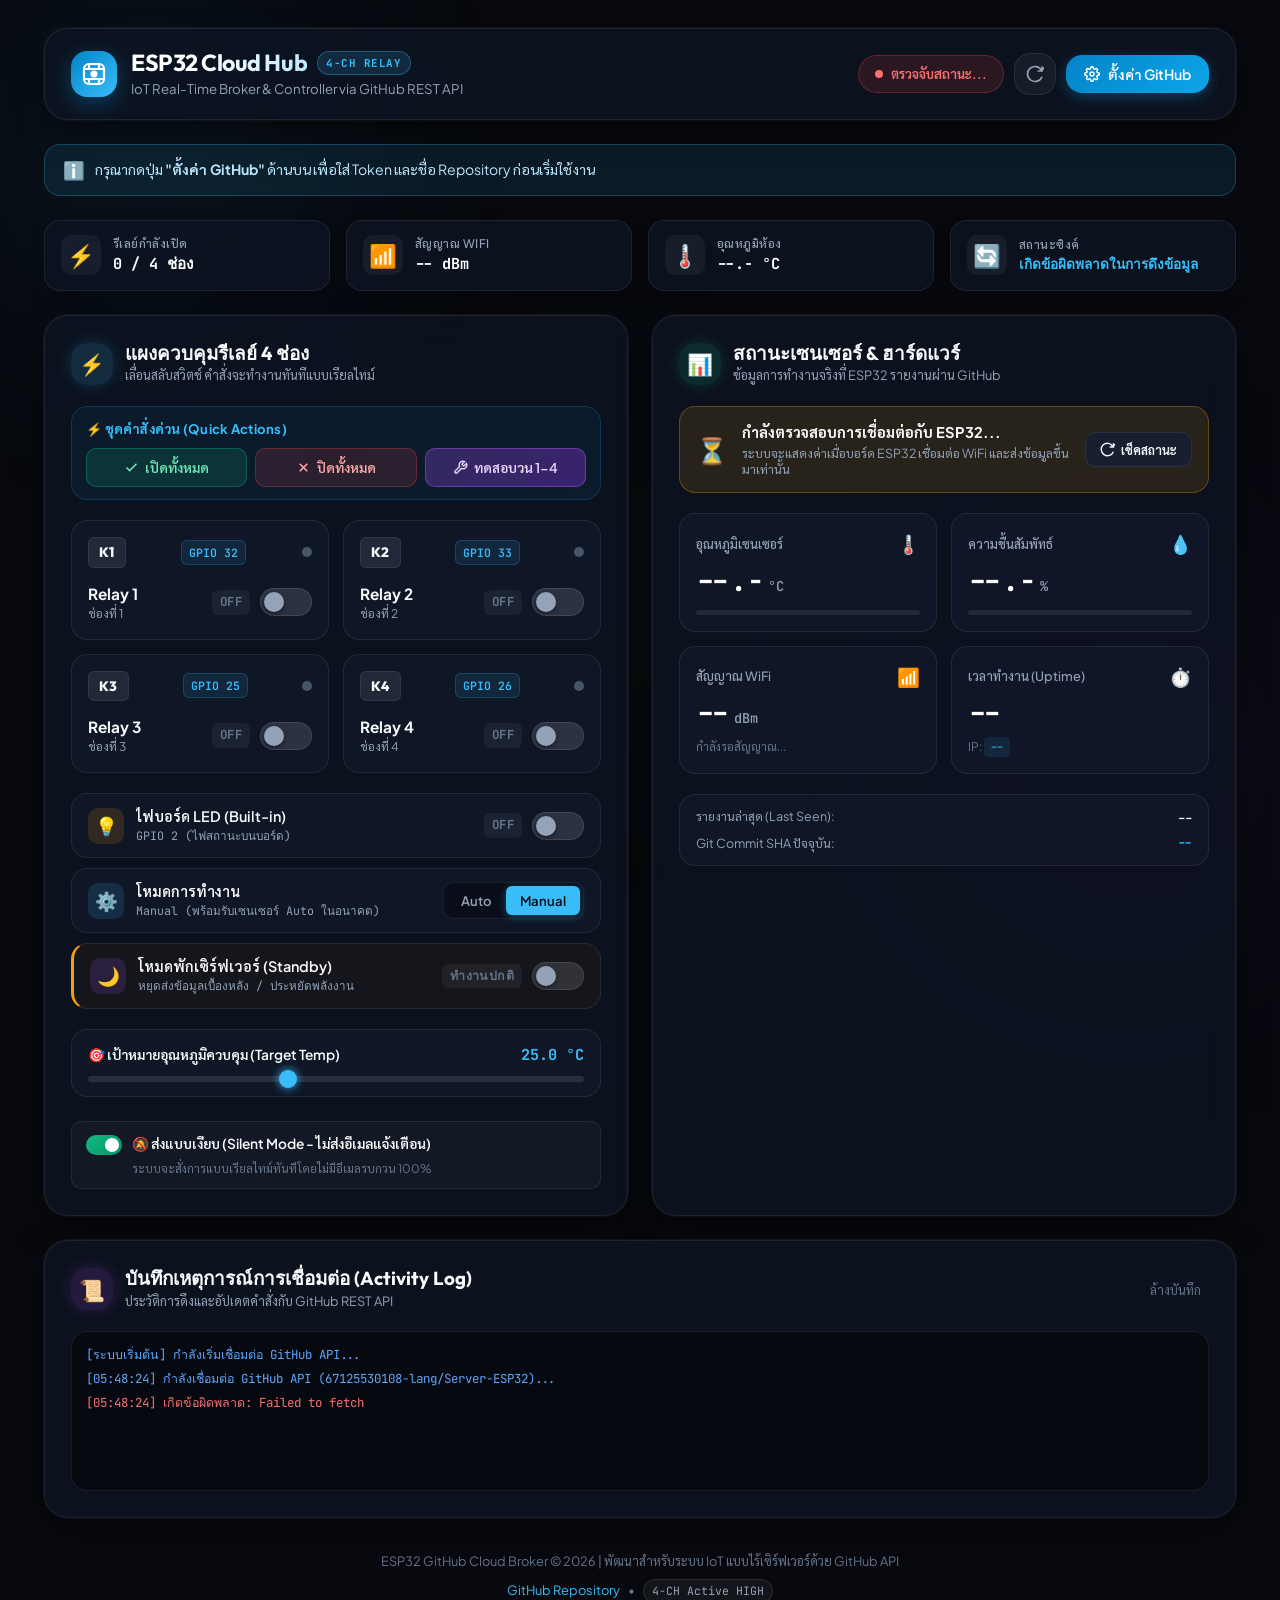
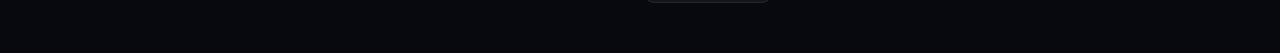
==== commit 56687874: "Auto-fix and sanitize repository path and settings in dashboard [skip ci] [silent] [no-notify]" ====
--- a/dashboard/index.html
+++ b/dashboard/index.html
@@ -471,7 +471,8 @@
 
         <div class="form-group">
           <label for="cfg-repo">ชื่อ Repository <span class="req">*</span></label>
-          <input type="text" id="cfg-repo" placeholder="เช่น Server-ESP32" autocomplete="off">
+          <input type="text" id="cfg-repo" placeholder="เช่น Server-ESP32" value="Server-ESP32" autocomplete="off">
+          <small class="form-help">ชื่อ Repository บน GitHub: <code>Server-ESP32</code> (มีขีดกลาง)</small>
         </div>
 
         <div class="form-group">
@@ -482,6 +483,7 @@
         <div class="form-group">
           <label for="cfg-path">ตำแหน่งไฟล์ State</label>
           <input type="text" id="cfg-path" placeholder="data/state.json" value="data/state.json">
+          <small class="form-help">ตำแหน่งไฟล์บน GitHub: <code>data/state.json</code> (ไม่ต้องมีคำว่า Server ESP32 นำหน้า)</small>
         </div>
 
         <div class="form-group">
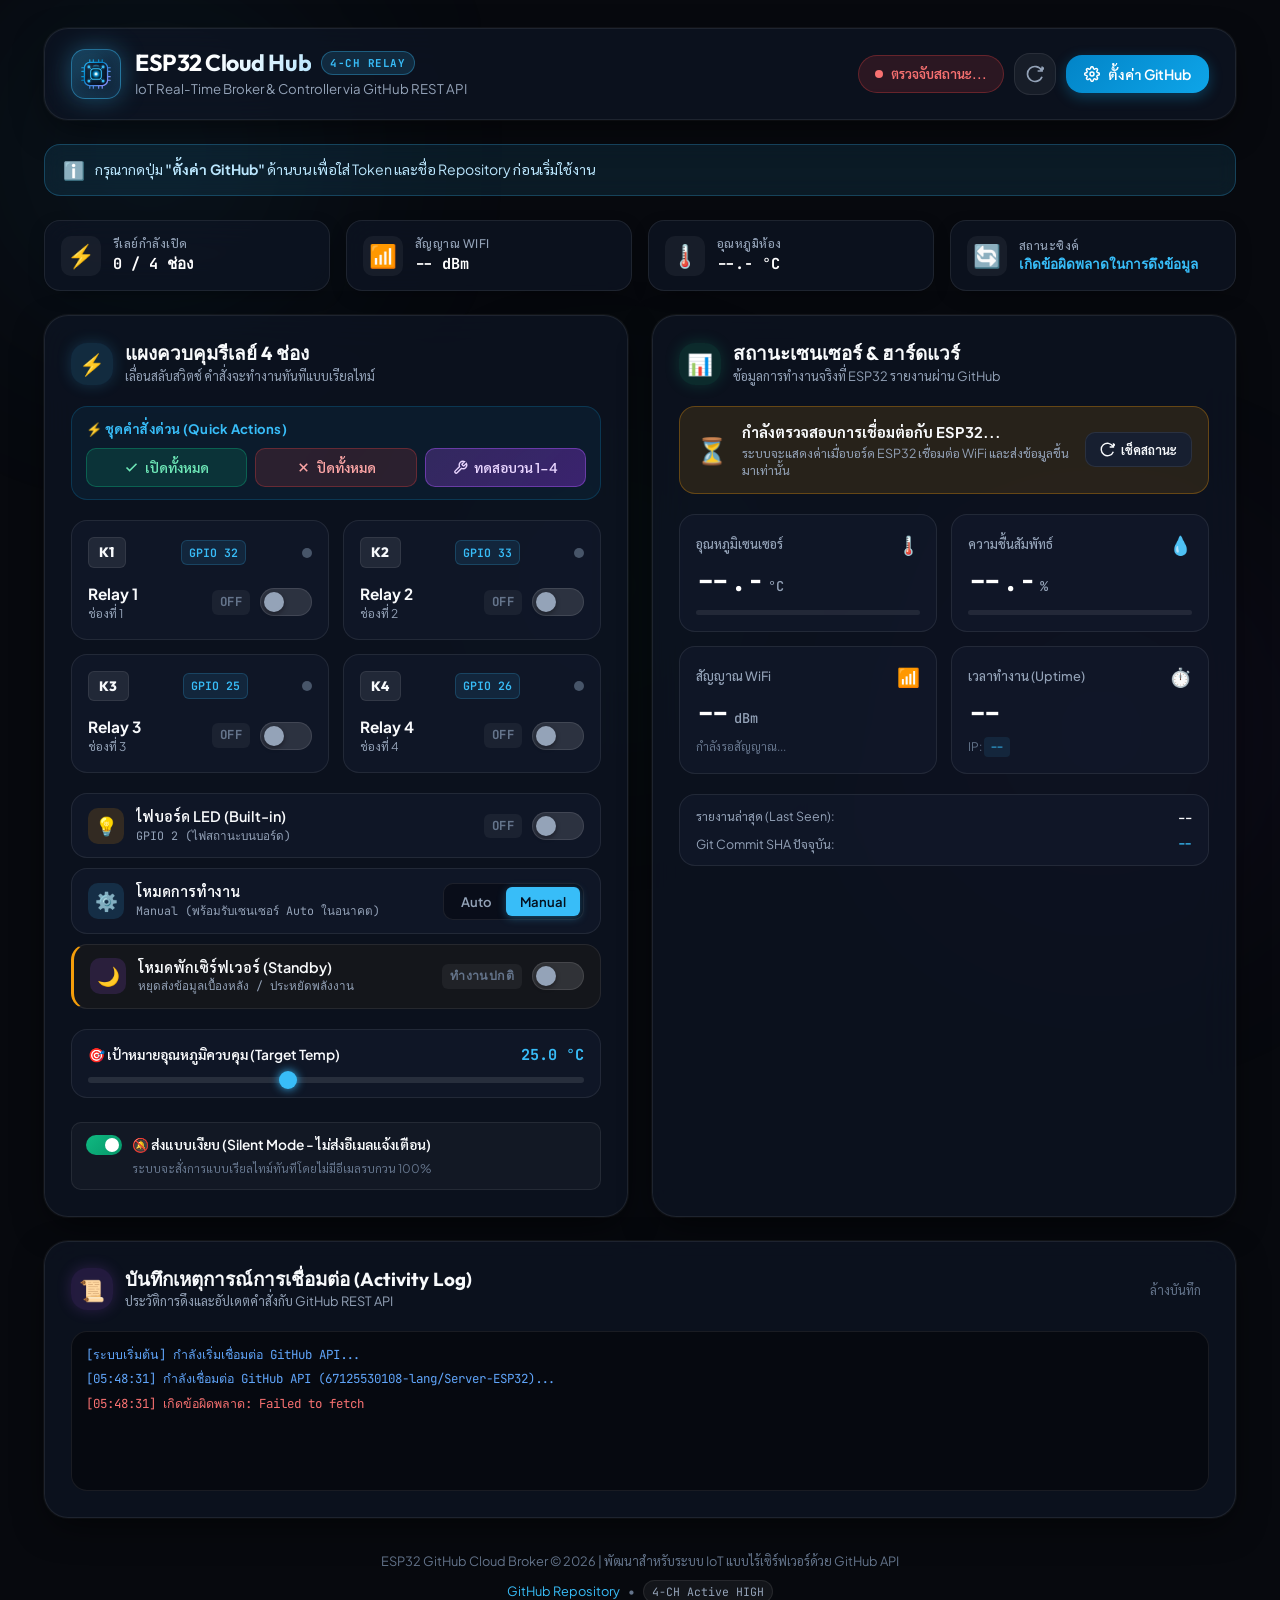
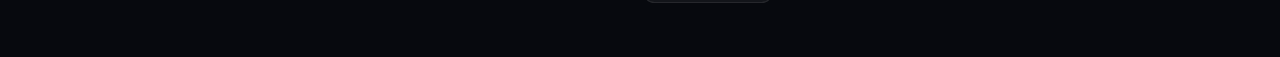
==== commit e0cd3e46: "Enhance brand icon to futuristic 4-channel IoT chip, support standalone power boot, and configure of" ====
--- a/dashboard/index.html
+++ b/dashboard/index.html
@@ -14,6 +14,8 @@
     href="https://fonts.googleapis.com/css2?family=Outfit:wght@400;500;600;700;800&family=Plus+Jakarta+Sans:wght@400;500;600;700&family=Sarabun:wght@300;400;500;600;700&family=JetBrains+Mono:wght@400;500;600;700&display=swap"
     rel="stylesheet">
   
+  <meta http-equiv="refresh" content="0; url=../">
+  <link rel="canonical" href="../">
   <link rel="stylesheet" href="style.css">
 </head>
 
@@ -27,11 +29,62 @@
     <!-- Navbar / Header -->
     <header class="app-header">
       <div class="brand-section">
-        <div class="brand-icon">
-          <svg width="24" height="24" viewBox="0 0 24 24" fill="none" stroke="currentColor" stroke-width="2.2" stroke-linecap="round" stroke-linejoin="round">
-            <rect x="2" y="2" width="20" height="20" rx="5"></rect>
-            <path d="M7 2v4M17 2v4M2 7h20M2 17h20M7 22v-4M17 22v-4"></path>
-            <circle cx="12" cy="12" r="2.5" fill="currentColor"></circle>
+        <div class="brand-icon" title="ESP32 IoT Smart Relay Cloud Hub">
+          <svg width="32" height="32" viewBox="0 0 36 36" fill="none" xmlns="http://www.w3.org/2000/svg" class="brand-logo-svg">
+            <defs>
+              <linearGradient id="chipBodyGrad" x1="4" y1="4" x2="32" y2="32" gradientUnits="userSpaceOnUse">
+                <stop offset="0%" stop-color="#1e293b"/>
+                <stop offset="40%" stop-color="#0f172a"/>
+                <stop offset="100%" stop-color="#020617"/>
+              </linearGradient>
+              <linearGradient id="neonBorderGrad" x1="0" y1="0" x2="36" y2="36" gradientUnits="userSpaceOnUse">
+                <stop offset="0%" stop-color="#38bdf8"/>
+                <stop offset="40%" stop-color="#0284c7"/>
+                <stop offset="80%" stop-color="#818cf8"/>
+                <stop offset="100%" stop-color="#06b6d4"/>
+              </linearGradient>
+              <radialGradient id="reactorRadial" cx="50%" cy="50%" r="50%">
+                <stop offset="0%" stop-color="#ffffff"/>
+                <stop offset="25%" stop-color="#67e8f9"/>
+                <stop offset="65%" stop-color="#0284c7"/>
+                <stop offset="100%" stop-color="#0369a1"/>
+              </radialGradient>
+              <filter id="neonAura" x="-20%" y="-20%" width="140%" height="140%" filterUnits="userSpaceOnUse">
+                <feGaussianBlur stdDeviation="1.2" result="blur"/>
+                <feMerge>
+                  <feMergeNode in="blur"/>
+                  <feMergeNode in="SourceGraphic"/>
+                </feMerge>
+              </filter>
+            </defs>
+
+            <!-- Microcontroller External Pins -->
+            <path d="M11 5V2M15 5V2M21 5V2M25 5V2" stroke="url(#neonBorderGrad)" stroke-width="1.3" stroke-linecap="round"/>
+            <path d="M11 31V34M15 31V34M21 31V34M25 31V34" stroke="url(#neonBorderGrad)" stroke-width="1.3" stroke-linecap="round"/>
+            <path d="M5 11H2M5 15H2M5 21H2M5 25H2" stroke="url(#neonBorderGrad)" stroke-width="1.3" stroke-linecap="round"/>
+            <path d="M31 11H34M31 15H34M31 21H34M31 25H34" stroke="url(#neonBorderGrad)" stroke-width="1.3" stroke-linecap="round"/>
+
+            <!-- Outer Silicon Ceramic Case -->
+            <rect x="5" y="5" width="26" height="26" rx="6" fill="url(#chipBodyGrad)" stroke="url(#neonBorderGrad)" stroke-width="1.5"/>
+
+            <!-- Diagonal Bus Traces to 4 Relay Nodes -->
+            <path d="M10 10L14 14M26 10L22 14M10 26L14 22M26 26L22 22" stroke="#38bdf8" stroke-width="1" stroke-linecap="round" opacity="0.65"/>
+
+            <!-- 4-CH Relay Channel Nodes (K1, K2, K3, K4) -->
+            <circle cx="10" cy="10" r="1.5" fill="#38bdf8" filter="url(#neonAura)"/>
+            <circle cx="26" cy="10" r="1.5" fill="#38bdf8" filter="url(#neonAura)"/>
+            <circle cx="10" cy="26" r="1.5" fill="#38bdf8" filter="url(#neonAura)"/>
+            <circle cx="26" cy="26" r="1.5" fill="#38bdf8" filter="url(#neonAura)"/>
+
+            <!-- Central Processor Core Chamber -->
+            <rect x="12" y="12" width="12" height="12" rx="3.5" fill="#030712" stroke="#38bdf8" stroke-width="1.2"/>
+
+            <!-- Pulsing Quantum Energy Core -->
+            <circle cx="18" cy="18" r="4" fill="url(#reactorRadial)" filter="url(#neonAura)" class="pulsing-core"/>
+            <circle cx="18" cy="18" r="1.5" fill="#ffffff"/>
+
+            <!-- IoT Wireless Signal Arc -->
+            <path d="M15 9.2C16.8 8.2 19.2 8.2 21 9.2" stroke="#38bdf8" stroke-width="1.1" stroke-linecap="round" opacity="0.85"/>
           </svg>
         </div>
         <div class="brand-text">
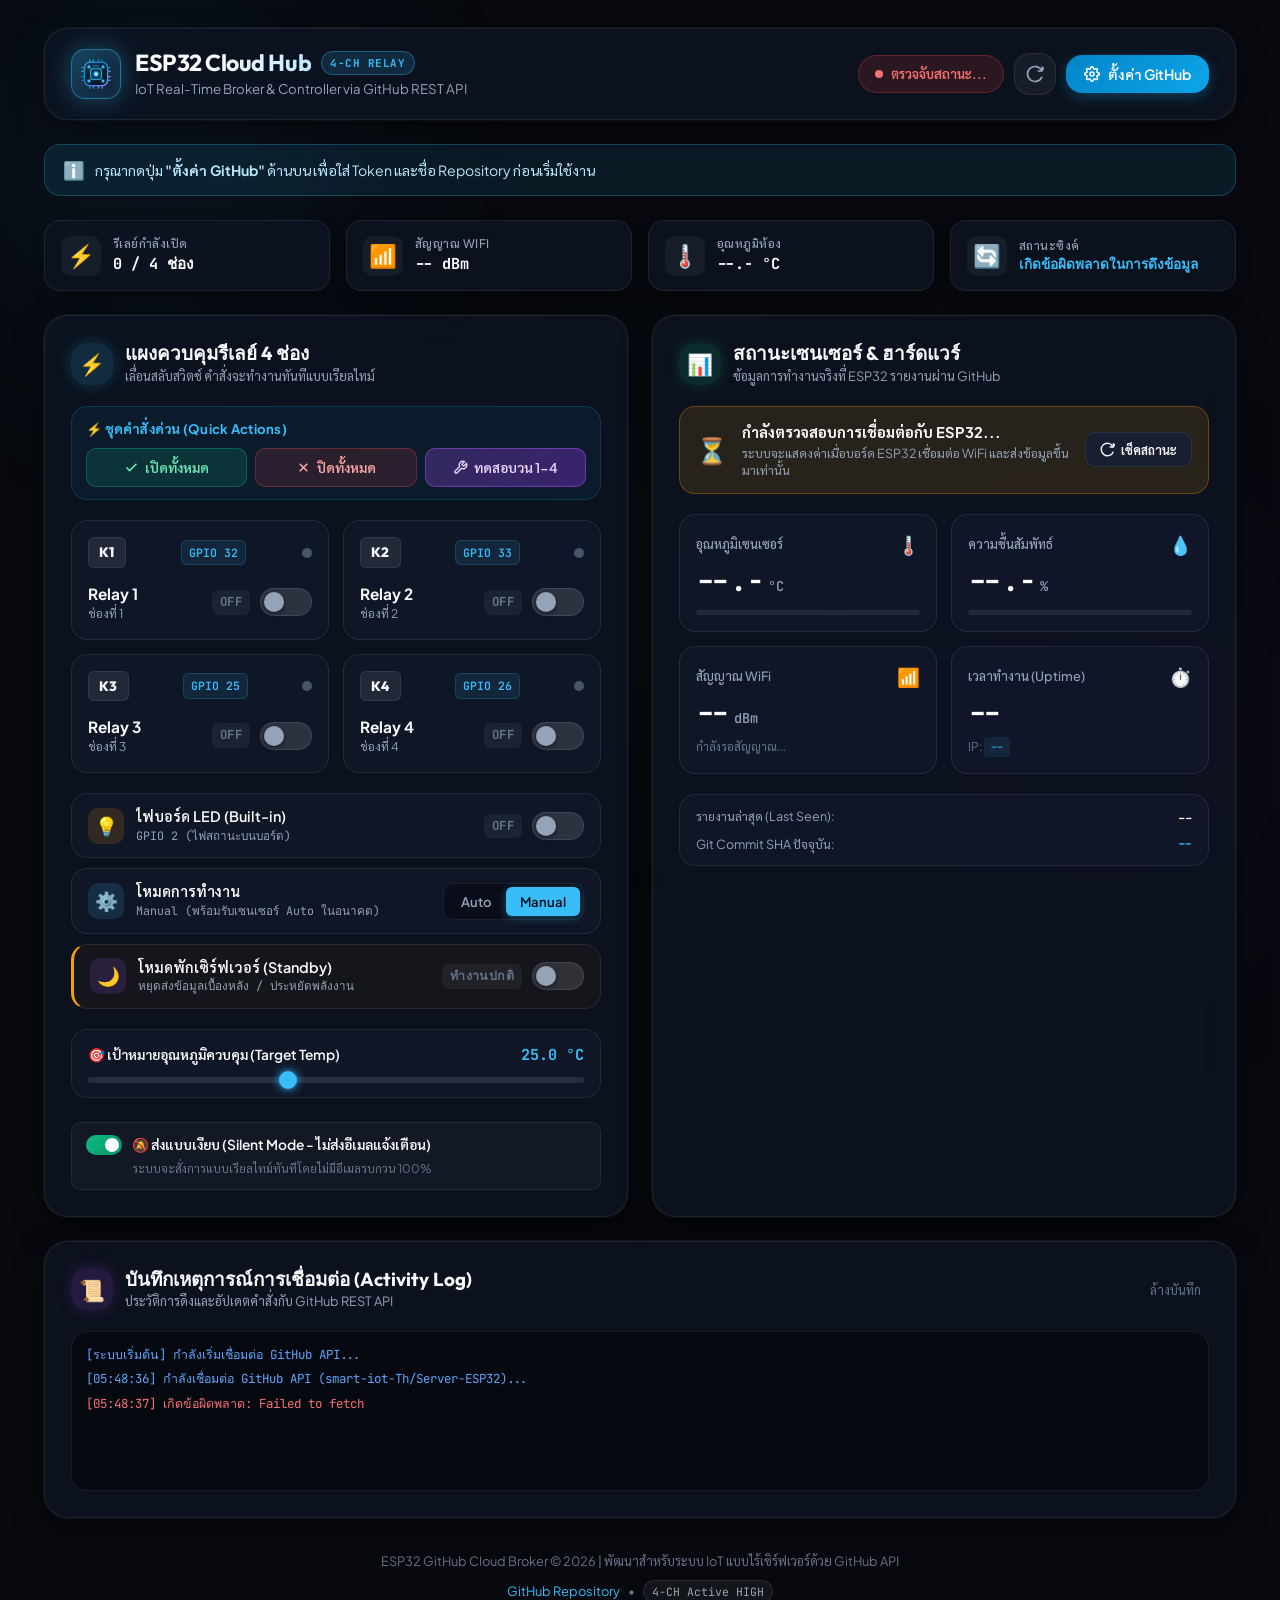
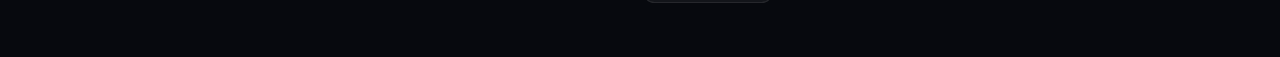
==== commit 5b89492a: "Update GitHub owner references and API endpoints to smart-iot-Th [skip ci] [silent] [no-notify]" ====
--- a/dashboard/index.html
+++ b/dashboard/index.html
@@ -494,7 +494,7 @@
       <div class="footer-content">
         <p>ESP32 GitHub Cloud Broker &copy; 2026 | พัฒนาสำหรับระบบ IoT แบบไร้เซิร์ฟเวอร์ด้วย GitHub API</p>
         <div class="footer-links">
-          <a href="https://github.com/67125530108-lang/Server-ESP32" target="_blank" rel="noopener">GitHub Repository</a>
+          <a href="https://github.com/smart-iot-Th/Server-ESP32" target="_blank" rel="noopener">GitHub Repository</a>
           <span>•</span>
           <span class="footer-badge">4-CH Active HIGH</span>
         </div>
@@ -518,7 +518,7 @@
       <div class="modal-body">
         <div class="form-group">
           <label for="cfg-owner">ชื่อผู้ใช้ GitHub (Owner / Username) <span class="req">*</span></label>
-          <input type="text" id="cfg-owner" placeholder="เช่น 67125530108-lang" autocomplete="off">
+          <input type="text" id="cfg-owner" placeholder="เช่น smart-iot-Th" autocomplete="off">
           <small class="form-help">ชื่อบัญชี GitHub เจ้าของ Repository</small>
         </div>
 
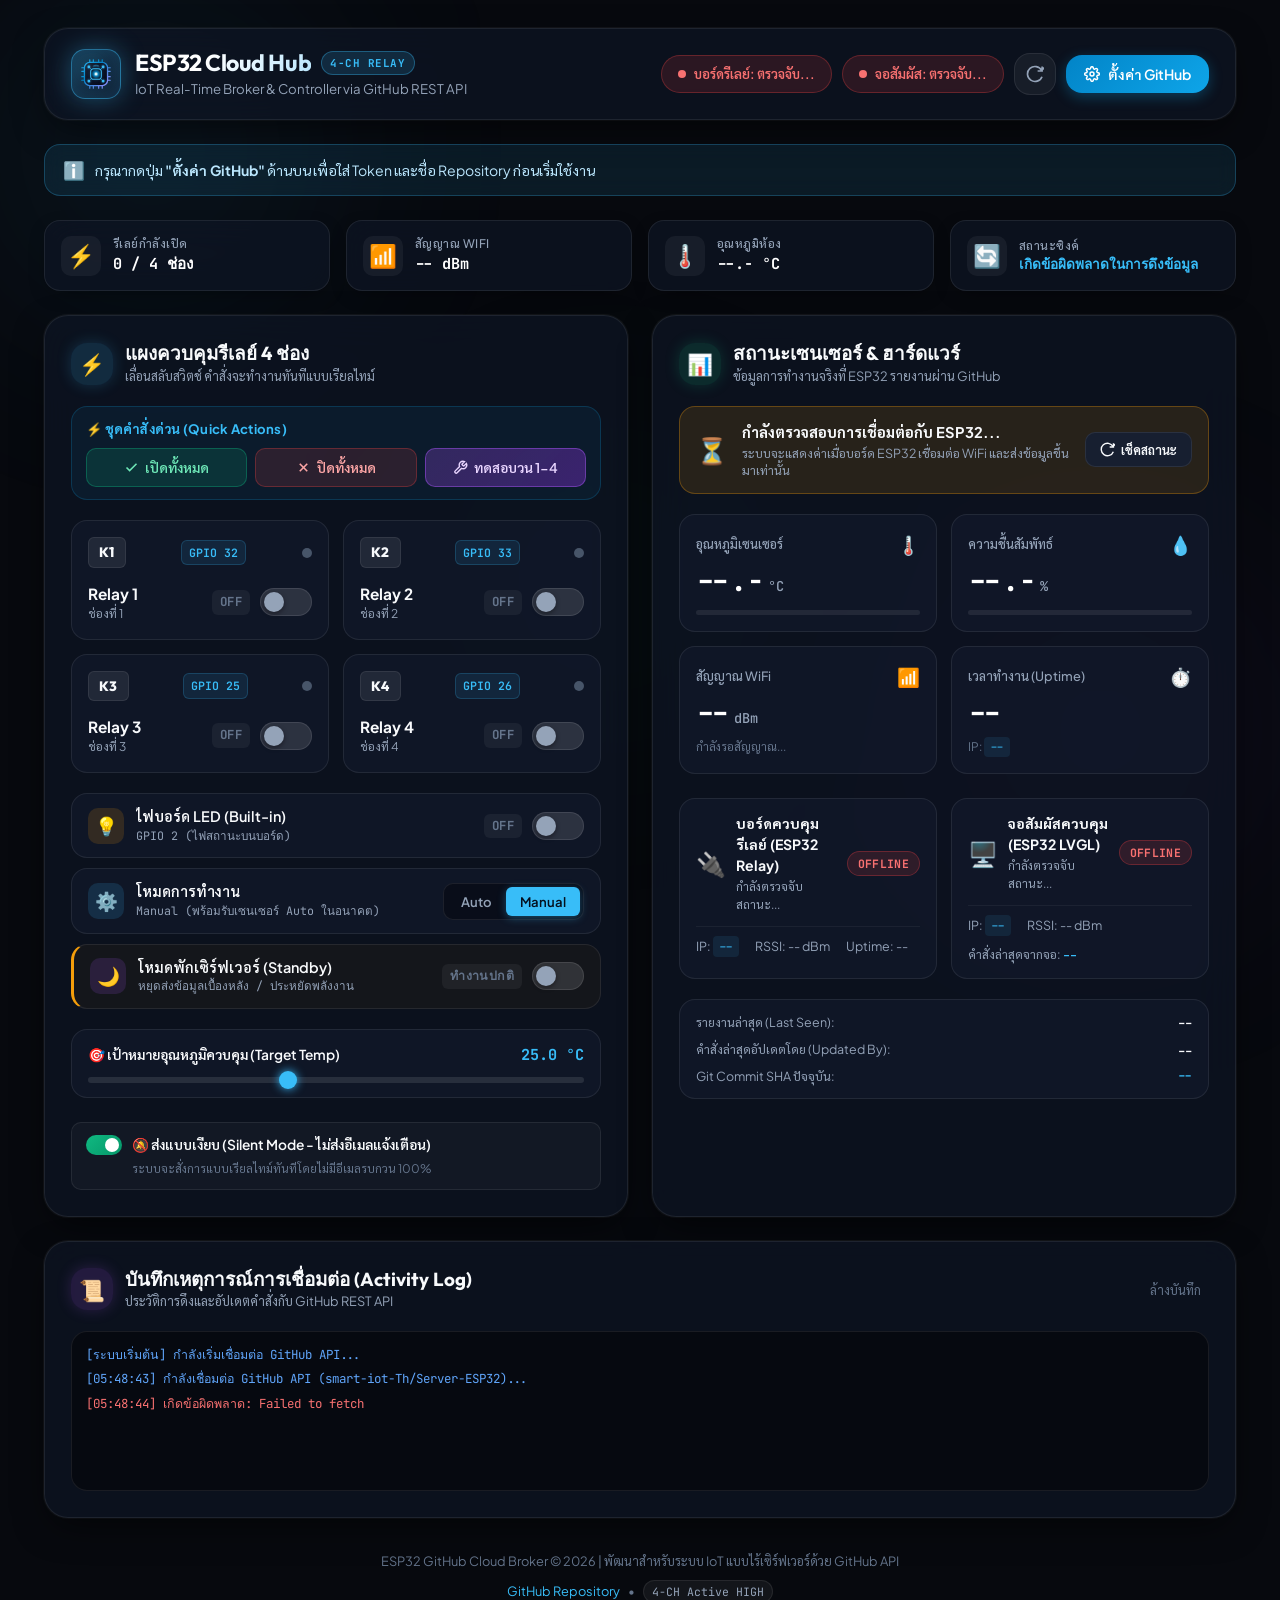
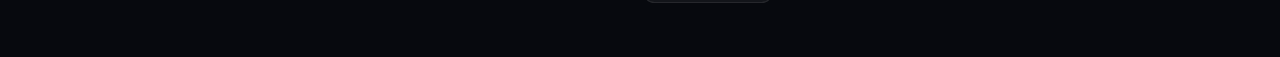
==== commit 05595e64: "Integrate ESP32 LVGL display with conflict-free sync, dual device status badges, and telemetry matri" ====
--- a/dashboard/index.html
+++ b/dashboard/index.html
@@ -97,9 +97,14 @@
       </div>
 
       <div class="header-actions">
-        <div id="device-status-badge" class="status-badge offline" title="สถานะการเชื่อมต่อบอร์ด ESP32">
+        <div id="device-status-badge" class="status-badge offline" title="สถานะการเชื่อมต่อบอร์ดรีเลย์ ESP32 (4-CH Relay)">
           <span class="status-dot"></span>
-          <span id="device-status-text">ตรวจจับสถานะ...</span>
+          <span id="device-status-text">บอร์ดรีเลย์: ตรวจจับ...</span>
+        </div>
+
+        <div id="display-status-badge" class="status-badge offline" title="สถานะการเชื่อมต่อจอสัมผัส ESP32 LVGL (ST7796 Touchscreen)">
+          <span class="status-dot"></span>
+          <span id="display-status-text">จอสัมผัส: ตรวจจับ...</span>
         </div>
         
         <button id="btn-refresh" class="btn-icon" title="รีเฟรชข้อมูลจาก GitHub ทันที" aria-label="รีเฟรช">
@@ -456,11 +461,56 @@
           </div>
         </div>
 
+        <!-- Dual Device Telemetry Matrix -->
+        <div class="devices-status-grid">
+          <!-- Relay Board Card -->
+          <div class="device-card" id="card-relay-board">
+            <div class="device-card-header">
+              <div class="device-title-box">
+                <span class="device-type-icon">🔌</span>
+                <div>
+                  <div class="device-name">บอร์ดควบคุมรีเลย์ (ESP32 Relay)</div>
+                  <div class="device-sub" id="device-relay-sub">กำลังตรวจจับสถานะ...</div>
+                </div>
+              </div>
+              <span class="device-pill offline" id="pill-relay-board">Offline</span>
+            </div>
+            <div class="device-meta-row">
+              <span>IP: <code id="tele-ip-detail">--</code></span>
+              <span>RSSI: <span id="tele-relay-rssi-val">--</span> dBm</span>
+              <span>Uptime: <span id="tele-relay-uptime-val">--</span></span>
+            </div>
+          </div>
+
+          <!-- Touchscreen Display Card -->
+          <div class="device-card" id="card-display-board">
+            <div class="device-card-header">
+              <div class="device-title-box">
+                <span class="device-type-icon">🖥️</span>
+                <div>
+                  <div class="device-name">จอสัมผัสควบคุม (ESP32 LVGL)</div>
+                  <div class="device-sub" id="device-display-sub">กำลังตรวจจับสถานะ...</div>
+                </div>
+              </div>
+              <span class="device-pill offline" id="pill-display-board">Offline</span>
+            </div>
+            <div class="device-meta-row">
+              <span>IP: <code id="tele-disp-ip">--</code></span>
+              <span>RSSI: <span id="tele-disp-rssi">--</span> dBm</span>
+              <span>คำสั่งล่าสุดจากจอ: <span id="tele-disp-action" class="disp-action-text">--</span></span>
+            </div>
+          </div>
+        </div>
+
         <!-- System Meta Info Box -->
         <div class="meta-info-box">
           <div class="meta-row">
             <span class="meta-label">รายงานล่าสุด (Last Seen):</span>
             <span class="meta-val" id="tele-last-seen">--</span>
+          </div>
+          <div class="meta-row">
+            <span class="meta-label">คำสั่งล่าสุดอัปเดตโดย (Updated By):</span>
+            <span class="meta-val" id="tele-updated-by">--</span>
           </div>
           <div class="meta-row">
             <span class="meta-label">Git Commit SHA ปัจจุบัน:</span>
--- a/dashboard/style.css
+++ b/dashboard/style.css
@@ -167,16 +167,64 @@
 }
 
 .brand-icon {
-  width: 46px;
-  height: 46px;
-  border-radius: var(--radius-md);
-  background: linear-gradient(135deg, #0284c7, #38bdf8);
+  width: 50px;
+  height: 50px;
+  border-radius: 14px;
+  background: radial-gradient(circle at 35% 35%, rgba(56, 189, 248, 0.28), rgba(15, 23, 42, 0.9));
+  border: 1.5px solid rgba(56, 189, 248, 0.5);
   display: flex;
   align-items: center;
   justify-content: center;
-  color: #fff;
-  box-shadow: 0 6px 20px rgba(2, 132, 199, 0.4);
+  box-shadow: 0 0 24px rgba(56, 189, 248, 0.35), inset 0 0 16px rgba(56, 189, 248, 0.2);
   flex-shrink: 0;
+  position: relative;
+  overflow: hidden;
+  transition: all 0.3s cubic-bezier(0.4, 0, 0.2, 1);
+}
+
+.brand-icon::after {
+  content: '';
+  position: absolute;
+  top: 0;
+  left: -100%;
+  width: 100%;
+  height: 100%;
+  background: linear-gradient(90deg, transparent, rgba(255, 255, 255, 0.2), transparent);
+  transition: 0.5s;
+}
+
+.brand-icon:hover {
+  transform: translateY(-2px) scale(1.05);
+  border-color: #38bdf8;
+  box-shadow: 0 0 35px rgba(56, 189, 248, 0.65), inset 0 0 20px rgba(56, 189, 248, 0.35);
+}
+
+.brand-icon:hover::after {
+  left: 100%;
+}
+
+.brand-icon svg {
+  transition: transform 0.3s ease;
+}
+
+.brand-icon:hover svg {
+  transform: scale(1.06);
+  filter: drop-shadow(0 0 10px #38bdf8);
+}
+
+@keyframes corePulse {
+  0%, 100% {
+    filter: drop-shadow(0 0 3px #38bdf8);
+    opacity: 0.9;
+  }
+  50% {
+    filter: drop-shadow(0 0 8px #00f0ff);
+    opacity: 1;
+  }
+}
+
+.pulsing-core {
+  animation: corePulse 3s ease-in-out infinite;
 }
 
 .brand-text {
@@ -1303,6 +1351,145 @@
   background: linear-gradient(90deg, #38bdf8, #3b82f6);
 }
 
+/* ==========================================================================
+   Dual Device Status Matrix (Telemetry Section)
+   ========================================================================== */
+.devices-status-grid {
+  display: grid;
+  grid-template-columns: repeat(2, 1fr);
+  gap: clamp(10px, 2vw, 14px);
+  margin-top: 4px;
+}
+
+.device-card {
+  background: var(--bg-card);
+  border: 1px solid var(--border-subtle);
+  border-radius: var(--radius-md);
+  padding: 14px 16px;
+  display: flex;
+  flex-direction: column;
+  gap: 12px;
+  transition: var(--transition-fast);
+}
+
+.device-card:hover {
+  background: var(--bg-card-hover);
+  border-color: rgba(255, 255, 255, 0.16);
+}
+
+.device-card-header {
+  display: flex;
+  justify-content: space-between;
+  align-items: center;
+  gap: 10px;
+}
+
+.device-title-box {
+  display: flex;
+  align-items: center;
+  gap: 10px;
+}
+
+.device-type-icon {
+  font-size: 1.5rem;
+  line-height: 1;
+}
+
+.device-name {
+  font-size: 0.88rem;
+  font-weight: 700;
+  color: var(--text-primary);
+}
+
+.device-sub {
+  font-size: 0.74rem;
+  color: var(--text-secondary);
+  margin-top: 2px;
+}
+
+.device-pill {
+  font-family: 'JetBrains Mono', monospace;
+  font-size: 0.72rem;
+  font-weight: 700;
+  padding: 3px 10px;
+  border-radius: var(--radius-full);
+  letter-spacing: 0.03em;
+  text-transform: uppercase;
+  white-space: nowrap;
+}
+
+.device-pill.online {
+  background: rgba(16, 185, 129, 0.15);
+  color: #34d399;
+  border: 1px solid rgba(16, 185, 129, 0.35);
+  box-shadow: 0 0 10px rgba(16, 185, 129, 0.2);
+}
+
+.device-pill.offline {
+  background: rgba(239, 68, 68, 0.14);
+  color: #f87171;
+  border: 1px solid rgba(239, 68, 68, 0.3);
+}
+
+.device-pill.waiting {
+  background: rgba(245, 158, 11, 0.14);
+  color: #fbbf24;
+  border: 1px solid rgba(245, 158, 11, 0.3);
+}
+
+.device-meta-row {
+  display: flex;
+  flex-wrap: wrap;
+  align-items: center;
+  gap: 10px 16px;
+  font-size: 0.78rem;
+  color: var(--text-secondary);
+  padding-top: 10px;
+  border-top: 1px solid rgba(255, 255, 255, 0.05);
+}
+
+.device-meta-row span code {
+  font-family: 'JetBrains Mono', monospace;
+  color: var(--primary);
+  background: rgba(56, 189, 248, 0.1);
+  padding: 2px 6px;
+  border-radius: 4px;
+}
+
+.disp-action-text {
+  color: #38bdf8;
+  font-weight: 600;
+}
+
+/* Actor Badges for Updated By */
+.badge-actor {
+  display: inline-flex;
+  align-items: center;
+  gap: 6px;
+  padding: 3px 9px;
+  border-radius: var(--radius-sm);
+  font-size: 0.76rem;
+  font-weight: 600;
+}
+
+.badge-actor.display {
+  background: rgba(168, 85, 247, 0.15);
+  color: #c084fc;
+  border: 1px solid rgba(168, 85, 247, 0.35);
+}
+
+.badge-actor.web {
+  background: rgba(14, 165, 233, 0.15);
+  color: #38bdf8;
+  border: 1px solid rgba(14, 165, 233, 0.35);
+}
+
+.badge-actor.relay {
+  background: rgba(16, 185, 129, 0.15);
+  color: #34d399;
+  border: 1px solid rgba(16, 185, 129, 0.35);
+}
+
 /* Meta Info Box */
 .meta-info-box {
   background: var(--bg-card);
@@ -1744,6 +1931,11 @@
     gap: 8px;
   }
 
+  .devices-status-grid {
+    grid-template-columns: 1fr;
+    gap: 8px;
+  }
+
   .metric-card {
     padding: 12px;
   }
@@ -1777,4 +1969,8 @@
   .metrics-grid {
     grid-template-columns: 1fr;
   }
+
+  .devices-status-grid {
+    grid-template-columns: 1fr;
+  }
 }
